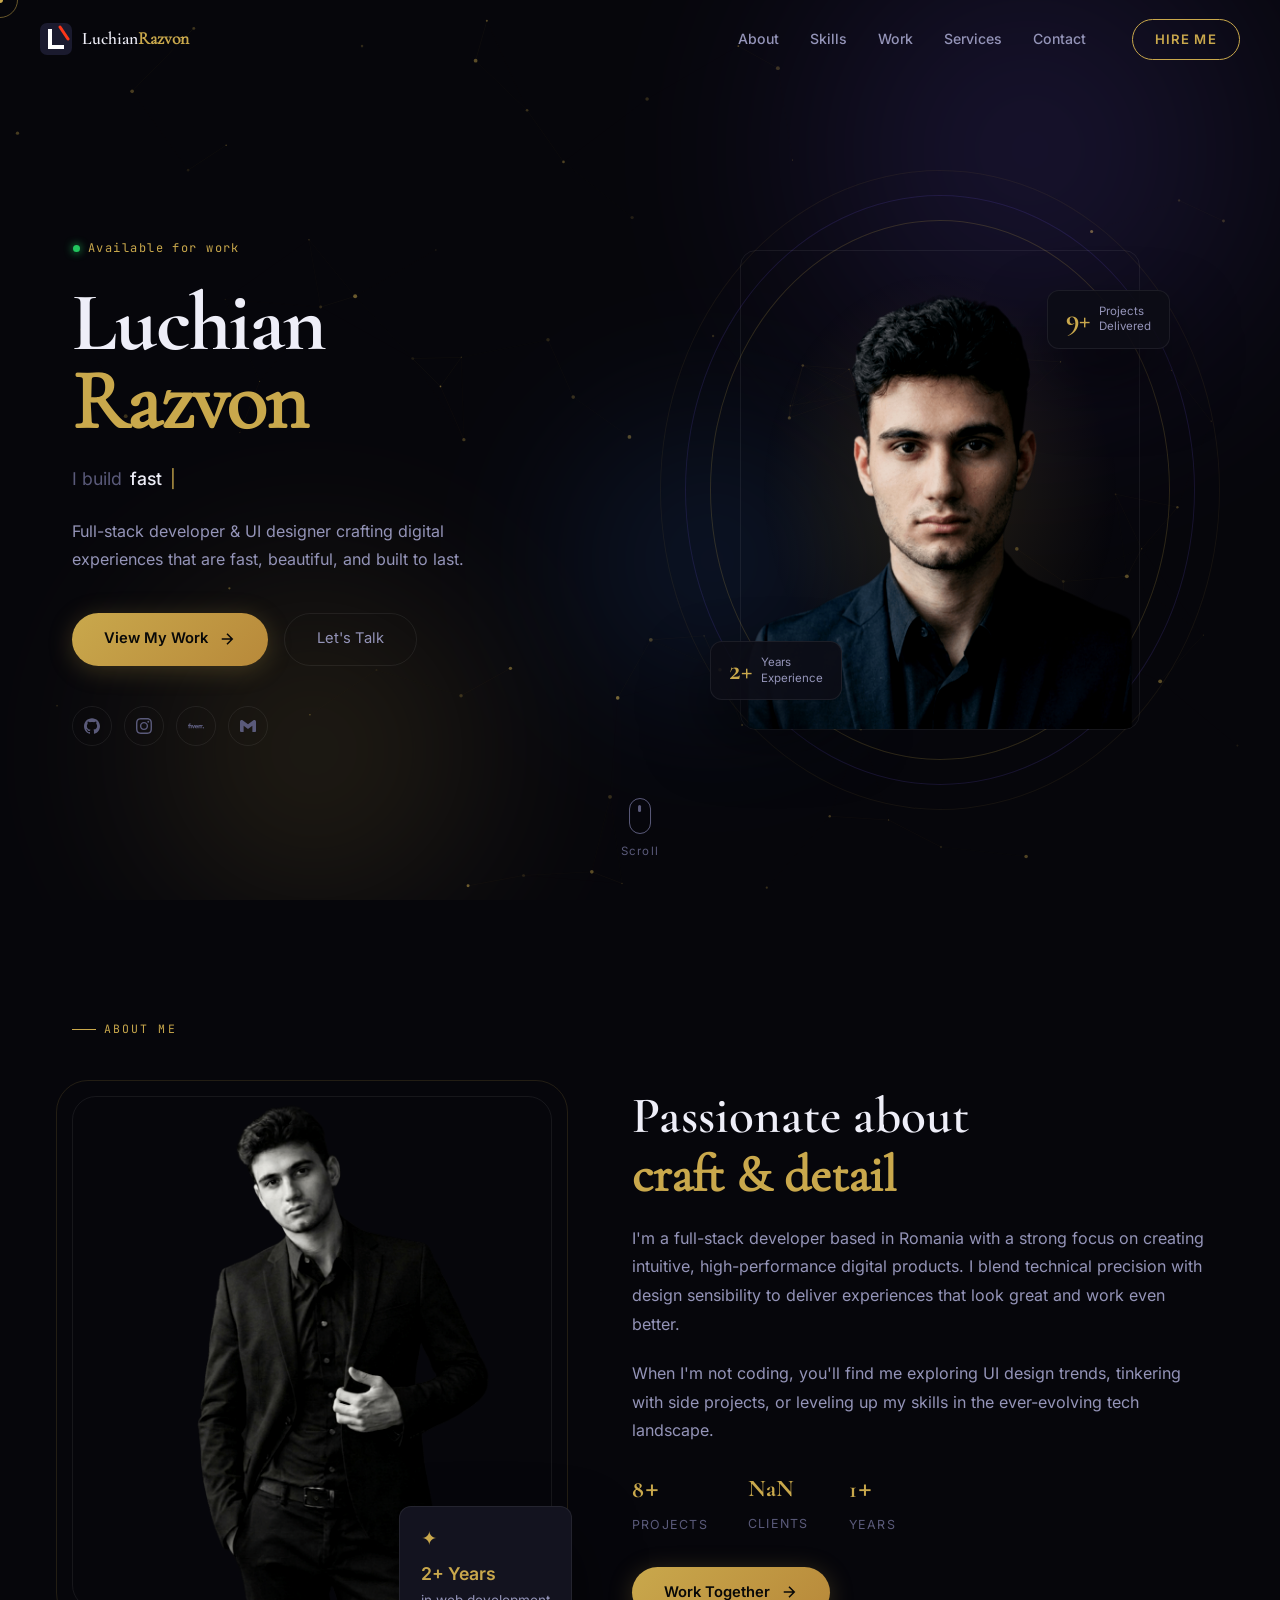
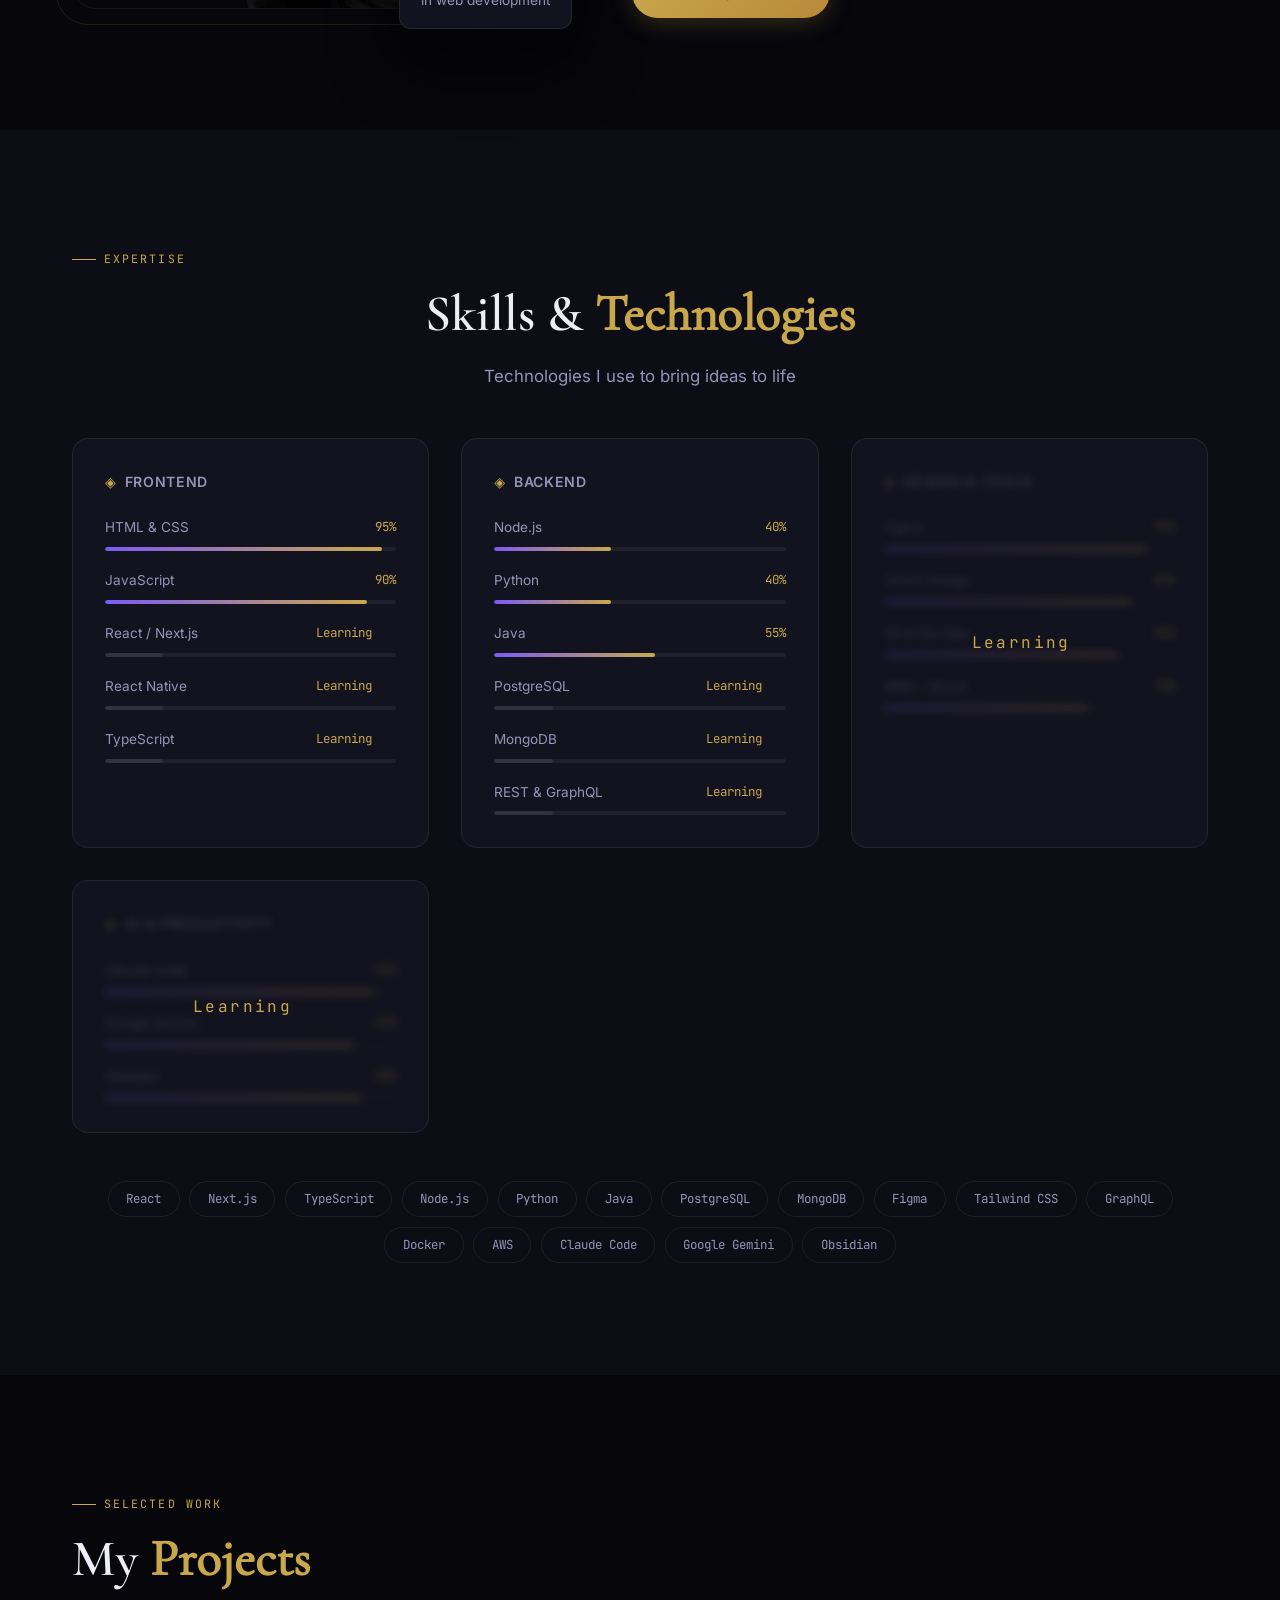
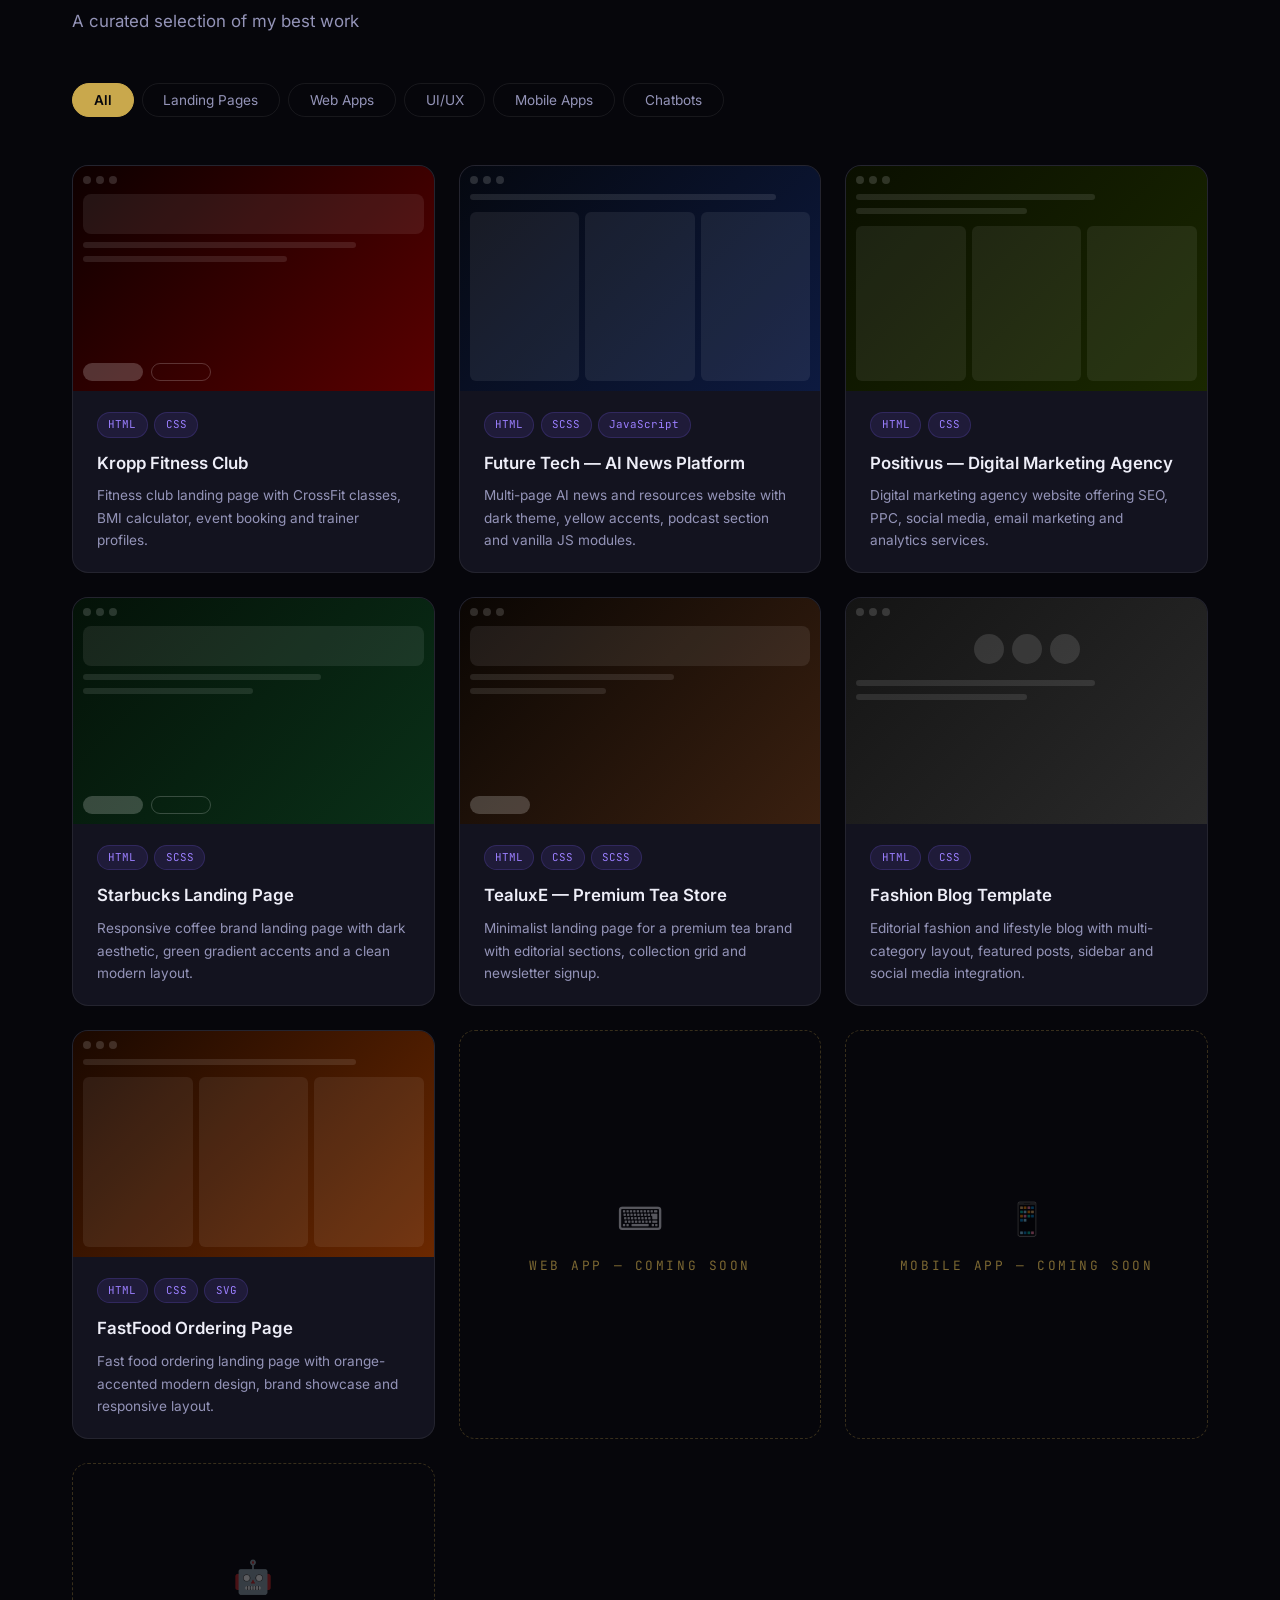
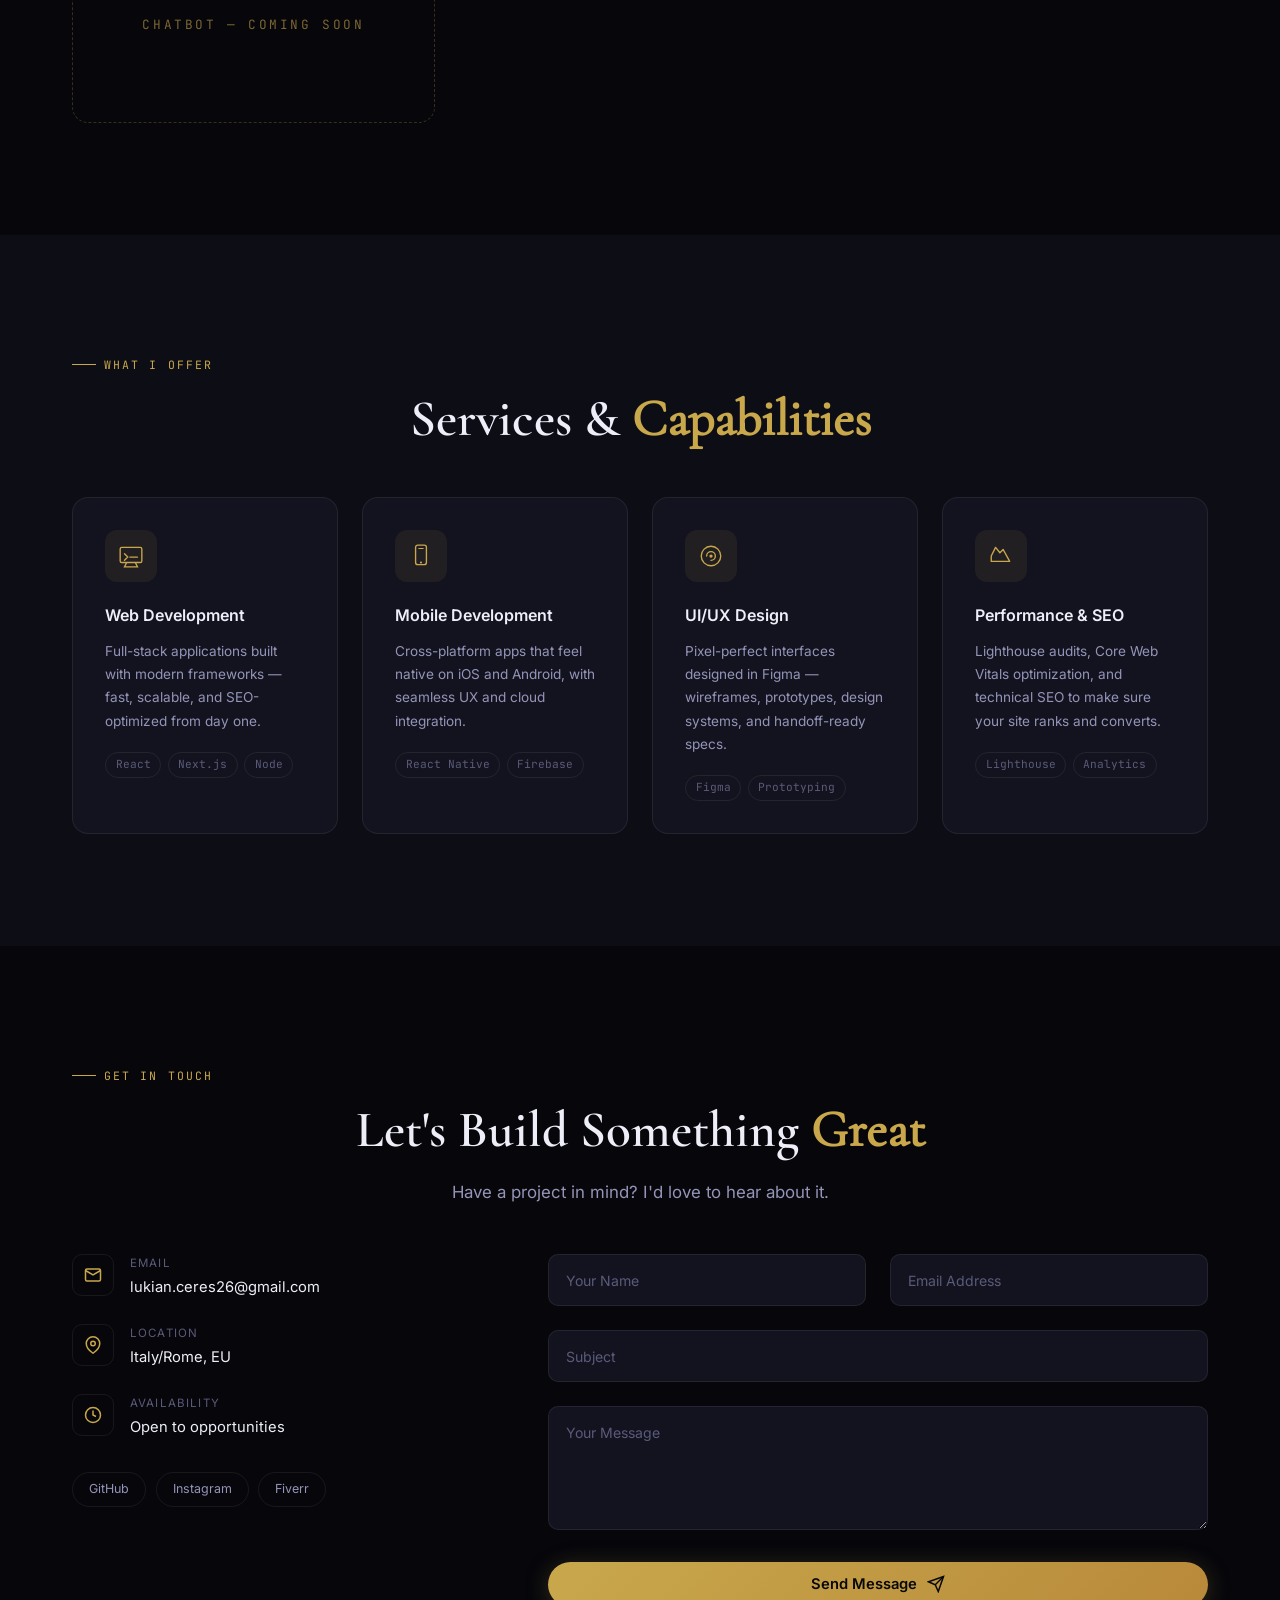
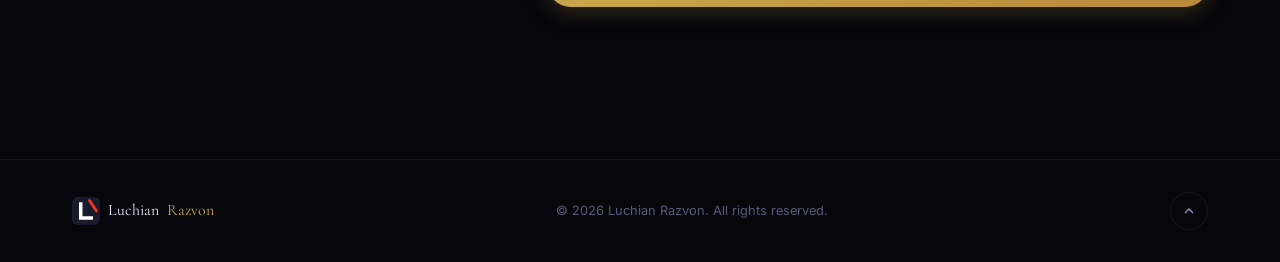
==== index.html @ 68576290 "Initial commit" ====
<!doctype html>
<html lang="en">
  <head>
    <meta charset="UTF-8" />
    <meta name="viewport" content="width=device-width, initial-scale=1.0" />
    <title>Luchian Razvon — Developer & Designer</title>
    <link rel="icon" type="image/svg+xml" href="icons/Icon.svg" />
    <link rel="stylesheet" href="styles/style.css" />
  </head>
  <body>
        <div class="cursor-dot" id="cursorDot"></div>
    <div class="cursor-ring" id="cursorRing"></div>

        <div class="scroll-bar" id="scrollBar"></div>

        <div class="nav-overlay" id="navOverlay"></div>
    <nav id="navbar">
      <a href="#hero" class="nav-logo">
        <img src="icons/Icon.svg" alt="LR" width="32" height="32" />
        <span>Luchian<em>Razvon</em></span>
      </a>
      <ul class="nav-links" id="navLinks">
        <li><a href="#about" data-text="About">About</a></li>
        <li><a href="#skills" data-text="Skills">Skills</a></li>
        <li><a href="#portfolio" data-text="Work">Work</a></li>
        <li><a href="#services" data-text="Services">Services</a></li>
        <li><a href="#contact" data-text="Contact">Contact</a></li>
      </ul>
      <a href="#contact" class="nav-cta">Hire Me</a>
      <button class="hamburger" id="hamburger" aria-label="Menu">
        <span></span><span></span><span></span>
      </button>
    </nav>

        <section id="hero">
      <canvas id="particleCanvas"></canvas>

      <div class="aurora">
        <div class="aurora-blob a1"></div>
        <div class="aurora-blob a2"></div>
        <div class="aurora-blob a3"></div>
      </div>

      <div class="hero-inner">
        <div class="hero-text">
          <div class="hero-tag">
            <span class="dot"></span>
            Available for work
          </div>
          <h1 class="hero-name">
            <span class="line-reveal">Luchian</span>
            <span class="line-reveal italic">Razvon</span>
          </h1>
          <div class="hero-role">
            <span class="role-prefix">I build</span>
            <span class="typewriter" id="typewriter"></span>
            <span class="cursor-blink">|</span>
          </div>
          <p class="hero-bio">
            Full-stack developer & UI designer crafting digital experiences that
            are fast, beautiful, and built to last.
          </p>
          <div class="hero-ctas">
            <a href="#portfolio" class="btn-primary magnetic">
              <span>View My Work</span>
              <svg viewBox="0 0 24 24"><path d="M5 12h14M12 5l7 7-7 7" /></svg>
            </a>
            <a href="#contact" class="btn-ghost magnetic">
              <span>Let's Talk</span>
            </a>
          </div>
          <div class="hero-socials">
            <a
              href="https://github.com/lukian2604"
              class="social-link"
              aria-label="GitHub"
              target="_blank"
              rel="noopener"
            >
              <svg viewBox="0 0 24 24" fill="currentColor">
                <path
                  d="M12 .297c-6.63 0-12 5.373-12 12 0 5.303 3.438 9.8 8.205 11.385.6.113.82-.258.82-.577 0-.285-.01-1.04-.015-2.04-3.338.724-4.042-1.61-4.042-1.61C4.422 18.07 3.633 17.7 3.633 17.7c-1.087-.744.084-.729.084-.729 1.205.084 1.838 1.236 1.838 1.236 1.07 1.835 2.809 1.305 3.495.998.108-.776.417-1.305.76-1.605-2.665-.3-5.466-1.332-5.466-5.93 0-1.31.465-2.38 1.235-3.22-.135-.303-.54-1.523.105-3.176 0 0 1.005-.322 3.3 1.23.96-.267 1.98-.399 3-.405 1.02.006 2.04.138 3 .405 2.28-1.552 3.285-1.23 3.285-1.23.645 1.653.24 2.873.12 3.176.765.84 1.23 1.91 1.23 3.22 0 4.61-2.805 5.625-5.475 5.92.42.36.81 1.096.81 2.22 0 1.606-.015 2.896-.015 3.286 0 .315.21.69.825.57C20.565 22.092 24 17.592 24 12.297c0-6.627-5.373-12-12-12"
                />
              </svg>
            </a>
            <a
              href="https://www.instagram.com/lukian2604?igsh=dXNjZGY4aGlhZWNl&utm_source=qr"
              class="social-link"
              aria-label="Instagram"
              target="_blank"
              rel="noopener"
            >
              <svg viewBox="0 0 24 24" fill="currentColor">
                <path
                  d="M7.0301.084c-1.2768.0602-2.1487.264-2.911.5634-.7888.3075-1.4575.72-2.1228 1.3877-.6652.6677-1.075 1.3368-1.3802 2.127-.2954.7638-.4956 1.6365-.552 2.914-.0564 1.2775-.0689 1.6882-.0626 4.947.0062 3.2586.0206 3.6671.0825 4.9473.061 1.2765.264 2.1482.5635 2.9107.308.7889.72 1.4573 1.388 2.1228.6679.6655 1.3365 1.0743 2.1285 1.38.7632.295 1.6361.4961 2.9134.552 1.2773.056 1.6884.069 4.9462.0627 3.2578-.0062 3.668-.0207 4.9478-.0814 1.28-.0607 2.147-.2652 2.9098-.5633.7889-.3086 1.4578-.72 2.1228-1.3881.665-.6682 1.0745-1.3378 1.3795-2.1284.2957-.7632.4966-1.636.552-2.9124.056-1.2809.0692-1.6898.063-4.948-.0063-3.2583-.021-3.6668-.0817-4.9465-.0607-1.2797-.264-2.1487-.5633-2.9117-.3084-.7889-.72-1.4568-1.3876-2.1228C21.2982 1.33 20.628.9208 19.8378.6165 19.074.321 18.2017.1197 16.9244.0645 15.6471.0093 15.236-.005 11.977.0014 8.718.0076 8.31.0215 7.0301.0839m.1402 21.6932c-1.17-.0509-1.8053-.2453-2.2287-.408-.5606-.216-.96-.4771-1.3819-.895-.422-.4178-.6811-.8186-.9-1.378-.1644-.4234-.3624-1.058-.4171-2.228-.0595-1.2645-.072-1.6442-.079-4.848-.007-3.2037.0053-3.583.0607-4.848.05-1.169.2456-1.805.408-2.2282.216-.5613.4762-.96.895-1.3816.4188-.4217.8184-.6814 1.3783-.9003.423-.1651 1.0575-.3614 2.227-.4171 1.2655-.06 1.6447-.072 4.848-.079 3.2033-.007 3.5835.005 4.8495.0608 1.169.0508 1.8053.2445 2.228.408.5608.216.96.4754 1.3816.895.4217.4194.6816.8176.9005 1.3787.1653.4217.3617 1.056.4169 2.2263.0602 1.2655.0739 1.645.0796 4.848.0058 3.203-.0055 3.5834-.061 4.848-.051 1.17-.245 1.8055-.408 2.2294-.216.5604-.4763.96-.8954 1.3814-.419.4215-.8181.6811-1.3783.9-.4224.1649-1.0577.3617-2.2262.4174-1.2656.0595-1.6448.072-4.8493.079-3.2045.007-3.5825-.006-4.848-.0608M16.953 5.5864A1.44 1.44 0 1 0 18.39 4.144a1.44 1.44 0 0 0-1.437 1.4424M5.8385 12.012c.0067 3.4032 2.7706 6.1557 6.173 6.1493 3.4026-.0065 6.157-2.7701 6.1506-6.1733-.0065-3.4032-2.771-6.1565-6.174-6.1498-3.403.0067-6.156 2.771-6.1496 6.1738M8 12.0077a4 4 0 1 1 4.008 3.9921A3.9996 3.9996 0 0 1 8 12.0077"
                />
              </svg>
            </a>
            <a
              href="https://it.fiverr.com/lukian_2604?public_mode=true"
              class="social-link"
              aria-label="Fiverr"
              target="_blank"
              rel="noopener"
            >
              <svg viewBox="0 0 24 24" fill="currentColor">
                <path
                  d="M23.004 15.588a.995.995 0 1 0 .002-1.99.995.995 0 0 0-.002 1.99zm-.996-3.705h-.85c-.546 0-.84.41-.84 1.092v2.466h-1.61v-3.558h-.684c-.547 0-.84.41-.84 1.092v2.466h-1.61v-4.874h1.61v.74c.264-.574.626-.74 1.163-.74h1.972v.74c.264-.574.625-.74 1.162-.74h.527v1.316zm-6.786 1.501h-3.359c.088.546.43.858 1.006.858.43 0 .732-.175.83-.487l1.425.4c-.351.848-1.22 1.364-2.255 1.364-1.748 0-2.549-1.355-2.549-2.515 0-1.14.703-2.505 2.45-2.505 1.856 0 2.471 1.384 2.471 2.408 0 .224-.01.37-.02.477zm-1.562-.945c-.04-.42-.342-.81-.889-.81-.508 0-.81.225-.908.81h1.797zM7.508 15.44h1.416l1.767-4.874h-1.62l-.86 2.837-.878-2.837H5.72l1.787 4.874zm-6.6 0H2.51v-3.558h1.524v3.558h1.591v-4.874H2.51v-.302c0-.332.235-.536.606-.536h.918V8.412H2.85c-1.162 0-1.943.712-1.943 1.755v.4H0v1.316h.908v3.558z"
                />
              </svg>
            </a>
            <a
              href="mailto:lukian.ceres26@gmail.com"
              class="social-link"
              aria-label="Email"
            >
              <svg viewBox="0 0 24 24" fill="currentColor">
                <path
                  d="M24 5.457v13.909c0 .904-.732 1.636-1.636 1.636h-3.819V11.73L12 16.64l-6.545-4.91v9.273H1.636A1.636 1.636 0 0 1 0 19.366V5.457c0-2.023 2.309-3.178 3.927-1.964L5.455 4.64 12 9.548l6.545-4.91 1.528-1.145C21.69 2.28 24 3.434 24 5.457z"
                />
              </svg>
            </a>
          </div>
        </div>

        <div class="hero-visual">
          <div class="photo-frame">
            <div class="frame-ring r1"></div>
            <div class="frame-ring r2"></div>
            <div class="frame-ring r3"></div>
            <div class="photo-glow"></div>
            <img src="./images/2.png" alt="Luchian Razvon" class="hero-photo" />
            <div class="badge badge-exp">
              <span class="badge-num">2+</span>
              <span class="badge-label">Years<br />Experience</span>
            </div>
            <div class="badge badge-proj">
              <span class="badge-num">9+</span>
              <span class="badge-label">Projects<br />Delivered</span>
            </div>
          </div>
        </div>
      </div>

      <div class="scroll-hint">
        <div class="scroll-mouse">
          <div class="scroll-wheel"></div>
        </div>
        <span>Scroll</span>
      </div>
    </section>

        <section id="about" class="section">
      <div class="container">
        <div class="section-label reveal">About Me</div>
        <div class="about-grid">
          <div class="about-image-wrap reveal">
            <img
              src="./images/1.png"
              alt="Luchian Razvon"
              class="about-photo"
            />
            <div class="about-img-deco"></div>
            <div class="exp-card reveal-delay">
              <span class="exp-icon">✦</span>
              <strong>2+ Years</strong>
              <span>in web development</span>
            </div>
          </div>
          <div class="about-content">
            <h2 class="section-title reveal">
              Passionate about<br /><em>craft & detail</em>
            </h2>
            <p class="about-text reveal">
              I'm a full-stack developer based in Romania with a strong focus on
              creating intuitive, high-performance digital products. I blend
              technical precision with design sensibility to deliver experiences
              that look great and work even better.
            </p>
            <p class="about-text reveal">
              When I'm not coding, you'll find me exploring UI design trends,
              tinkering with side projects, or leveling up my skills in the
              ever-evolving tech landscape.
            </p>
            <div class="about-stats reveal">
              <div class="stat">
                <span class="stat-num" data-target="9">0</span><span>+</span>
                <span class="stat-label">Projects</span>
              </div>
              <div class="stat">
                <span class="stat-num">...</span>
                <span class="stat-label">Clients</span>
              </div>
              <div class="stat">
                <span class="stat-num" data-target="2">0</span><span>+</span>
                <span class="stat-label">Years</span>
              </div>
            </div>
            <a href="#contact" class="btn-primary magnetic reveal">
              <span>Work Together</span>
              <svg viewBox="0 0 24 24"><path d="M5 12h14M12 5l7 7-7 7" /></svg>
            </a>
          </div>
        </div>
      </div>
    </section>

        <section id="skills" class="section section-dark">
      <div class="container">
        <div class="section-label reveal">Expertise</div>
        <h2 class="section-title centered reveal">
          Skills &amp; <em>Technologies</em>
        </h2>
        <p class="section-sub centered reveal">
          Technologies I use to bring ideas to life
        </p>

        <div class="skills-grid">
          <div class="skill-category reveal">
            <h3 class="cat-title"><span class="cat-icon">◈</span> Frontend</h3>
            <div class="skill-bars">
              <div class="skill-item">
                <div class="skill-meta">
                  <span>HTML &amp; CSS</span><span>95%</span>
                </div>
                <div class="skill-bar">
                  <div class="skill-fill" data-width="95"></div>
                </div>
              </div>
              <div class="skill-item">
                <div class="skill-meta">
                  <span>JavaScript</span><span>90%</span>
                </div>
                <div class="skill-bar">
                  <div class="skill-fill" data-width="90"></div>
                </div>
              </div>
              <div class="skill-item">
                <div class="skill-meta">
                  <span>React / Next.js</span
                  ><span class="learning-label"
                    >Learning<span class="dot d1">.</span
                    ><span class="dot d2">.</span
                    ><span class="dot d3">.</span></span
                  >
                </div>
                <div class="skill-bar">
                  <div class="skill-fill skill-fill--learning"></div>
                </div>
              </div>
              <div class="skill-item">
                <div class="skill-meta">
                  <span>React Native</span
                  ><span class="learning-label"
                    >Learning<span class="dot d1">.</span
                    ><span class="dot d2">.</span
                    ><span class="dot d3">.</span></span
                  >
                </div>
                <div class="skill-bar">
                  <div class="skill-fill skill-fill--learning"></div>
                </div>
              </div>
              <div class="skill-item">
                <div class="skill-meta">
                  <span>TypeScript</span
                  ><span class="learning-label"
                    >Learning<span class="dot d1">.</span
                    ><span class="dot d2">.</span
                    ><span class="dot d3">.</span></span
                  >
                </div>
                <div class="skill-bar">
                  <div class="skill-fill skill-fill--learning"></div>
                </div>
              </div>
            </div>
          </div>

          <div class="skill-category reveal">
            <h3 class="cat-title"><span class="cat-icon">◈</span> Backend</h3>
            <div class="skill-bars">
              <div class="skill-item">
                <div class="skill-meta">
                  <span>Node.js</span><span>40%</span>
                </div>
                <div class="skill-bar">
                  <div class="skill-fill" data-width="40"></div>
                </div>
              </div>
              <div class="skill-item">
                <div class="skill-meta">
                  <span>Python</span><span>40%</span>
                </div>
                <div class="skill-bar">
                  <div class="skill-fill" data-width="40"></div>
                </div>
              </div>
              <div class="skill-item">
                <div class="skill-meta"><span>Java</span><span>55%</span></div>
                <div class="skill-bar">
                  <div class="skill-fill" data-width="55"></div>
                </div>
              </div>
              <div class="skill-item">
                <div class="skill-meta">
                  <span>PostgreSQL</span
                  ><span class="learning-label"
                    >Learning<span class="dot d1">.</span
                    ><span class="dot d2">.</span
                    ><span class="dot d3">.</span></span
                  >
                </div>
                <div class="skill-bar">
                  <div class="skill-fill skill-fill--learning"></div>
                </div>
              </div>
              <div class="skill-item">
                <div class="skill-meta">
                  <span>MongoDB</span
                  ><span class="learning-label"
                    >Learning<span class="dot d1">.</span
                    ><span class="dot d2">.</span
                    ><span class="dot d3">.</span></span
                  >
                </div>
                <div class="skill-bar">
                  <div class="skill-fill skill-fill--learning"></div>
                </div>
              </div>
              <div class="skill-item">
                <div class="skill-meta">
                  <span>REST &amp; GraphQL</span
                  ><span class="learning-label"
                    >Learning<span class="dot d1">.</span
                    ><span class="dot d2">.</span
                    ><span class="dot d3">.</span></span
                  >
                </div>
                <div class="skill-bar">
                  <div class="skill-fill skill-fill--learning"></div>
                </div>
              </div>
            </div>
          </div>

          <div class="skill-category reveal skill-cat-learning">
            <div class="skill-cat-overlay">
              <span
                >Learning<span class="dot d1">.</span
                ><span class="dot d2">.</span
                ><span class="dot d3">.</span></span
              >
            </div>
            <h3 class="cat-title">
              <span class="cat-icon">◈</span> Design &amp; Tools
            </h3>
            <div class="skill-bars">
              <div class="skill-item">
                <div class="skill-meta"><span>Figma</span><span>90%</span></div>
                <div class="skill-bar">
                  <div class="skill-fill" data-width="90"></div>
                </div>
              </div>
              <div class="skill-item">
                <div class="skill-meta">
                  <span>UI/UX Design</span><span>85%</span>
                </div>
                <div class="skill-bar">
                  <div class="skill-fill" data-width="85"></div>
                </div>
              </div>
              <div class="skill-item">
                <div class="skill-meta">
                  <span>Git &amp; DevOps</span><span>80%</span>
                </div>
                <div class="skill-bar">
                  <div class="skill-fill" data-width="80"></div>
                </div>
              </div>
              <div class="skill-item">
                <div class="skill-meta">
                  <span>AWS / Vercel</span><span>70%</span>
                </div>
                <div class="skill-bar">
                  <div class="skill-fill" data-width="70"></div>
                </div>
              </div>
            </div>
          </div>

          <div class="skill-category reveal skill-cat-learning">
            <div class="skill-cat-overlay">
              <span
                >Learning<span class="dot d1">.</span
                ><span class="dot d2">.</span
                ><span class="dot d3">.</span></span
              >
            </div>
            <h3 class="cat-title">
              <span class="cat-icon">◈</span> AI &amp; Productivity
            </h3>
            <div class="skill-bars">
              <div class="skill-item">
                <div class="skill-meta">
                  <span>Claude Code</span><span>92%</span>
                </div>
                <div class="skill-bar">
                  <div class="skill-fill" data-width="92"></div>
                </div>
              </div>
              <div class="skill-item">
                <div class="skill-meta">
                  <span>Google Gemini</span><span>85%</span>
                </div>
                <div class="skill-bar">
                  <div class="skill-fill" data-width="85"></div>
                </div>
              </div>
              <div class="skill-item">
                <div class="skill-meta">
                  <span>Obsidian</span><span>88%</span>
                </div>
                <div class="skill-bar">
                  <div class="skill-fill" data-width="88"></div>
                </div>
              </div>
            </div>
          </div>
        </div>

        <div class="tech-tags reveal">
          <span class="tag">React</span><span class="tag">Next.js</span>
          <span class="tag">TypeScript</span><span class="tag">Node.js</span>
          <span class="tag">Python</span><span class="tag">Java</span>
          <span class="tag">PostgreSQL</span><span class="tag">MongoDB</span>
          <span class="tag">Figma</span><span class="tag">Tailwind CSS</span>
          <span class="tag">GraphQL</span><span class="tag">Docker</span>
          <span class="tag">AWS</span><span class="tag">Claude Code</span>
          <span class="tag">Google Gemini</span
          ><span class="tag">Obsidian</span>
        </div>
      </div>
    </section>

        <section id="portfolio" class="section">
      <div class="container">
        <div class="section-label reveal">Selected Work</div>
        <h2 class="section-title reveal">My <em>Projects</em></h2>
        <p class="section-sub reveal">A curated selection of my best work</p>

        <div class="portfolio-filters reveal">
          <button class="filter-btn active" data-filter="all">All</button>
          <button class="filter-btn" data-filter="landing">
            Landing Pages
          </button>
          <button class="filter-btn" data-filter="web">Web Apps</button>
          <button class="filter-btn" data-filter="ui">UI/UX</button>
          <button class="filter-btn" data-filter="mobile">Mobile Apps</button>
          <button class="filter-btn" data-filter="bot">Chatbots</button>
        </div>

        <div class="portfolio-grid" id="portfolioGrid">
                    <article class="project-card reveal" data-cat="landing">
            <div class="project-img-wrap">
              <div class="project-mock" style="--c1: #0d0000; --c2: #5a0000">
                <div class="mock-bar">
                  <span></span><span></span><span></span>
                </div>
                <div class="mock-content">
                  <div class="mock-hero-ui"></div>
                  <div class="mock-line w80"></div>
                  <div class="mock-line w60"></div>
                  <div class="mock-btn-row">
                    <div class="mock-btn"></div>
                    <div class="mock-btn outline"></div>
                  </div>
                </div>
              </div>
              <div class="project-overlay">
                <a
                  href="https://lukian2604.github.io/kropp-fitness/"
                  class="project-link"
                  aria-label="Live demo"
                  target="_blank"
                  rel="noopener"
                >
                  <svg
                    viewBox="0 0 24 24"
                    fill="none"
                    stroke="currentColor"
                    stroke-width="2"
                  >
                    <path
                      d="M18 13v6a2 2 0 01-2 2H5a2 2 0 01-2-2V8a2 2 0 012-2h6"
                    />
                    <polyline points="15 3 21 3 21 9" />
                    <line x1="10" y1="14" x2="21" y2="3" />
                  </svg>
                </a>
                <a
                  href="https://github.com/lukian2604/kropp-fitness"
                  class="project-link"
                  aria-label="View code"
                  target="_blank"
                  rel="noopener"
                >
                  <svg viewBox="0 0 24 24" fill="currentColor">
                    <path
                      d="M12 2C6.477 2 2 6.484 2 12.017c0 4.425 2.865 8.18 6.839 9.504.5.092.682-.217.682-.483 0-.237-.008-.868-.013-1.703-2.782.605-3.369-1.343-3.369-1.343-.454-1.158-1.11-1.466-1.11-1.466-.908-.62.069-.608.069-.608 1.003.07 1.531 1.032 1.531 1.032.892 1.53 2.341 1.088 2.91.832.092-.647.35-1.088.636-1.338-2.22-.253-4.555-1.113-4.555-4.951 0-1.093.39-1.988 1.029-2.688-.103-.253-.446-1.272.098-2.65 0 0 .84-.27 2.75 1.026A9.564 9.564 0 0112 6.844c.85.004 1.705.115 2.504.337 1.909-1.296 2.747-1.027 2.747-1.027.546 1.379.202 2.398.1 2.651.64.7 1.028 1.595 1.028 2.688 0 3.848-2.339 4.695-4.566 4.943.359.309.678.92.678 1.855 0 1.338-.012 2.419-.012 2.747 0 .268.18.58.688.482A10.019 10.019 0 0022 12.017C22 6.484 17.522 2 12 2z"
                    />
                  </svg>
                </a>
              </div>
            </div>
            <div class="project-info">
              <div class="project-tags"><span>HTML</span><span>CSS</span></div>
              <h3 class="project-title">Kropp Fitness Club</h3>
              <p class="project-desc">
                Fitness club landing page with CrossFit classes, BMI calculator,
                event booking and trainer profiles.
              </p>
            </div>
          </article>

                    <article class="project-card reveal" data-cat="landing">
            <div class="project-img-wrap">
              <div class="project-mock" style="--c1: #050810; --c2: #0d1a40">
                <div class="mock-bar">
                  <span></span><span></span><span></span>
                </div>
                <div class="mock-content">
                  <div class="mock-line w90"></div>
                  <div class="mock-grid">
                    <div class="mock-card"></div>
                    <div class="mock-card"></div>
                    <div class="mock-card"></div>
                  </div>
                </div>
              </div>
              <div class="project-overlay">
                <a
                  href="https://lukian2604.github.io/future-tech"
                  class="project-link"
                  aria-label="Live demo"
                  target="_blank"
                  rel="noopener"
                >
                  <svg
                    viewBox="0 0 24 24"
                    fill="none"
                    stroke="currentColor"
                    stroke-width="2"
                  >
                    <path
                      d="M18 13v6a2 2 0 01-2 2H5a2 2 0 01-2-2V8a2 2 0 012-2h6"
                    />
                    <polyline points="15 3 21 3 21 9" />
                    <line x1="10" y1="14" x2="21" y2="3" />
                  </svg>
                </a>
                <a
                  href="https://github.com/lukian2604/future-tech"
                  class="project-link"
                  aria-label="View code"
                  target="_blank"
                  rel="noopener"
                >
                  <svg viewBox="0 0 24 24" fill="currentColor">
                    <path
                      d="M12 2C6.477 2 2 6.484 2 12.017c0 4.425 2.865 8.18 6.839 9.504.5.092.682-.217.682-.483 0-.237-.008-.868-.013-1.703-2.782.605-3.369-1.343-3.369-1.343-.454-1.158-1.11-1.466-1.11-1.466-.908-.62.069-.608.069-.608 1.003.07 1.531 1.032 1.531 1.032.892 1.53 2.341 1.088 2.91.832.092-.647.35-1.088.636-1.338-2.22-.253-4.555-1.113-4.555-4.951 0-1.093.39-1.988 1.029-2.688-.103-.253-.446-1.272.098-2.65 0 0 .84-.27 2.75 1.026A9.564 9.564 0 0112 6.844c.85.004 1.705.115 2.504.337 1.909-1.296 2.747-1.027 2.747-1.027.546 1.379.202 2.398.1 2.651.64.7 1.028 1.595 1.028 2.688 0 3.848-2.339 4.695-4.566 4.943.359.309.678.92.678 1.855 0 1.338-.012 2.419-.012 2.747 0 .268.18.58.688.482A10.019 10.019 0 0022 12.017C22 6.484 17.522 2 12 2z"
                    />
                  </svg>
                </a>
              </div>
            </div>
            <div class="project-info">
              <div class="project-tags">
                <span>HTML</span><span>SCSS</span><span>JavaScript</span>
              </div>
              <h3 class="project-title">Future Tech — AI News Platform</h3>
              <p class="project-desc">
                Multi-page AI news and resources website with dark theme, yellow
                accents, podcast section and vanilla JS modules.
              </p>
            </div>
          </article>

                    <article class="project-card reveal" data-cat="landing">
            <div class="project-img-wrap">
              <div class="project-mock" style="--c1: #0a0f00; --c2: #1a2800">
                <div class="mock-bar">
                  <span></span><span></span><span></span>
                </div>
                <div class="mock-content">
                  <div class="mock-line w70"></div>
                  <div class="mock-line w50"></div>
                  <div class="mock-grid">
                    <div class="mock-card"></div>
                    <div class="mock-card"></div>
                    <div class="mock-card"></div>
                  </div>
                </div>
              </div>
              <div class="project-overlay">
                <a
                  href="https://lukian2604.github.io/positivus-landing-page/"
                  class="project-link"
                  aria-label="Live demo"
                  target="_blank"
                  rel="noopener"
                >
                  <svg
                    viewBox="0 0 24 24"
                    fill="none"
                    stroke="currentColor"
                    stroke-width="2"
                  >
                    <path
                      d="M18 13v6a2 2 0 01-2 2H5a2 2 0 01-2-2V8a2 2 0 012-2h6"
                    />
                    <polyline points="15 3 21 3 21 9" />
                    <line x1="10" y1="14" x2="21" y2="3" />
                  </svg>
                </a>
                <a
                  href="https://github.com/lukian2604/positivus-landing-page"
                  class="project-link"
                  aria-label="View code"
                  target="_blank"
                  rel="noopener"
                >
                  <svg viewBox="0 0 24 24" fill="currentColor">
                    <path
                      d="M12 2C6.477 2 2 6.484 2 12.017c0 4.425 2.865 8.18 6.839 9.504.5.092.682-.217.682-.483 0-.237-.008-.868-.013-1.703-2.782.605-3.369-1.343-3.369-1.343-.454-1.158-1.11-1.466-1.11-1.466-.908-.62.069-.608.069-.608 1.003.07 1.531 1.032 1.531 1.032.892 1.53 2.341 1.088 2.91.832.092-.647.35-1.088.636-1.338-2.22-.253-4.555-1.113-4.555-4.951 0-1.093.39-1.988 1.029-2.688-.103-.253-.446-1.272.098-2.65 0 0 .84-.27 2.75 1.026A9.564 9.564 0 0112 6.844c.85.004 1.705.115 2.504.337 1.909-1.296 2.747-1.027 2.747-1.027.546 1.379.202 2.398.1 2.651.64.7 1.028 1.595 1.028 2.688 0 3.848-2.339 4.695-4.566 4.943.359.309.678.92.678 1.855 0 1.338-.012 2.419-.012 2.747 0 .268.18.58.688.482A10.019 10.019 0 0022 12.017C22 6.484 17.522 2 12 2z"
                    />
                  </svg>
                </a>
              </div>
            </div>
            <div class="project-info">
              <div class="project-tags"><span>HTML</span><span>CSS</span></div>
              <h3 class="project-title">
                Positivus — Digital Marketing Agency
              </h3>
              <p class="project-desc">
                Digital marketing agency website offering SEO, PPC, social
                media, email marketing and analytics services.
              </p>
            </div>
          </article>

                    <article class="project-card reveal" data-cat="landing ui">
            <div class="project-img-wrap">
              <div class="project-mock" style="--c1: #041208; --c2: #0a3018">
                <div class="mock-bar">
                  <span></span><span></span><span></span>
                </div>
                <div class="mock-content">
                  <div class="mock-hero-ui"></div>
                  <div class="mock-line w70"></div>
                  <div class="mock-line w50"></div>
                  <div class="mock-btn-row">
                    <div class="mock-btn"></div>
                    <div class="mock-btn outline"></div>
                  </div>
                </div>
              </div>
              <div class="project-overlay">
                <a
                  href="https://lukian2604.github.io/starbucks-landing-page"
                  class="project-link"
                  aria-label="Live demo"
                  target="_blank"
                  rel="noopener"
                >
                  <svg
                    viewBox="0 0 24 24"
                    fill="none"
                    stroke="currentColor"
                    stroke-width="2"
                  >
                    <path
                      d="M18 13v6a2 2 0 01-2 2H5a2 2 0 01-2-2V8a2 2 0 012-2h6"
                    />
                    <polyline points="15 3 21 3 21 9" />
                    <line x1="10" y1="14" x2="21" y2="3" />
                  </svg>
                </a>
                <a
                  href="https://github.com/lukian2604/starbucks-landing-page"
                  class="project-link"
                  aria-label="View code"
                  target="_blank"
                  rel="noopener"
                >
                  <svg viewBox="0 0 24 24" fill="currentColor">
                    <path
                      d="M12 2C6.477 2 2 6.484 2 12.017c0 4.425 2.865 8.18 6.839 9.504.5.092.682-.217.682-.483 0-.237-.008-.868-.013-1.703-2.782.605-3.369-1.343-3.369-1.343-.454-1.158-1.11-1.466-1.11-1.466-.908-.62.069-.608.069-.608 1.003.07 1.531 1.032 1.531 1.032.892 1.53 2.341 1.088 2.91.832.092-.647.35-1.088.636-1.338-2.22-.253-4.555-1.113-4.555-4.951 0-1.093.39-1.988 1.029-2.688-.103-.253-.446-1.272.098-2.65 0 0 .84-.27 2.75 1.026A9.564 9.564 0 0112 6.844c.85.004 1.705.115 2.504.337 1.909-1.296 2.747-1.027 2.747-1.027.546 1.379.202 2.398.1 2.651.64.7 1.028 1.595 1.028 2.688 0 3.848-2.339 4.695-4.566 4.943.359.309.678.92.678 1.855 0 1.338-.012 2.419-.012 2.747 0 .268.18.58.688.482A10.019 10.019 0 0022 12.017C22 6.484 17.522 2 12 2z"
                    />
                  </svg>
                </a>
              </div>
            </div>
            <div class="project-info">
              <div class="project-tags"><span>HTML</span><span>SCSS</span></div>
              <h3 class="project-title">Starbucks Landing Page</h3>
              <p class="project-desc">
                Responsive coffee brand landing page with dark aesthetic, green
                gradient accents and a clean modern layout.
              </p>
            </div>
          </article>

                    <article class="project-card reveal" data-cat="landing ui">
            <div class="project-img-wrap">
              <div class="project-mock" style="--c1: #0a0603; --c2: #3a2010">
                <div class="mock-bar">
                  <span></span><span></span><span></span>
                </div>
                <div class="mock-content">
                  <div class="mock-hero-ui"></div>
                  <div class="mock-line w60"></div>
                  <div class="mock-line w40"></div>
                  <div class="mock-btn-row"><div class="mock-btn"></div></div>
                </div>
              </div>
              <div class="project-overlay">
                <a
                  href="https://lukian2604.github.io/tea-landing-page/"
                  class="project-link"
                  aria-label="Live demo"
                  target="_blank"
                  rel="noopener"
                >
                  <svg
                    viewBox="0 0 24 24"
                    fill="none"
                    stroke="currentColor"
                    stroke-width="2"
                  >
                    <path
                      d="M18 13v6a2 2 0 01-2 2H5a2 2 0 01-2-2V8a2 2 0 012-2h6"
                    />
                    <polyline points="15 3 21 3 21 9" />
                    <line x1="10" y1="14" x2="21" y2="3" />
                  </svg>
                </a>
                <a
                  href="https://github.com/lukian2604/tea-landing-page"
                  class="project-link"
                  aria-label="View code"
                  target="_blank"
                  rel="noopener"
                >
                  <svg viewBox="0 0 24 24" fill="currentColor">
                    <path
                      d="M12 2C6.477 2 2 6.484 2 12.017c0 4.425 2.865 8.18 6.839 9.504.5.092.682-.217.682-.483 0-.237-.008-.868-.013-1.703-2.782.605-3.369-1.343-3.369-1.343-.454-1.158-1.11-1.466-1.11-1.466-.908-.62.069-.608.069-.608 1.003.07 1.531 1.032 1.531 1.032.892 1.53 2.341 1.088 2.91.832.092-.647.35-1.088.636-1.338-2.22-.253-4.555-1.113-4.555-4.951 0-1.093.39-1.988 1.029-2.688-.103-.253-.446-1.272.098-2.65 0 0 .84-.27 2.75 1.026A9.564 9.564 0 0112 6.844c.85.004 1.705.115 2.504.337 1.909-1.296 2.747-1.027 2.747-1.027.546 1.379.202 2.398.1 2.651.64.7 1.028 1.595 1.028 2.688 0 3.848-2.339 4.695-4.566 4.943.359.309.678.92.678 1.855 0 1.338-.012 2.419-.012 2.747 0 .268.18.58.688.482A10.019 10.019 0 0022 12.017C22 6.484 17.522 2 12 2z"
                    />
                  </svg>
                </a>
              </div>
            </div>
            <div class="project-info">
              <div class="project-tags">
                <span>HTML</span><span>CSS</span><span>SCSS</span>
              </div>
              <h3 class="project-title">TealuxE — Premium Tea Store</h3>
              <p class="project-desc">
                Minimalist landing page for a premium tea brand with editorial
                sections, collection grid and newsletter signup.
              </p>
            </div>
          </article>

                    <article class="project-card reveal" data-cat="landing ui">
            <div class="project-img-wrap">
              <div class="project-mock" style="--c1: #141414; --c2: #2a2a2a">
                <div class="mock-bar">
                  <span></span><span></span><span></span>
                </div>
                <div class="mock-content">
                  <div class="mock-avatar-row">
                    <div class="mock-avatar"></div>
                    <div class="mock-avatar"></div>
                    <div class="mock-avatar"></div>
                  </div>
                  <div class="mock-line w70"></div>
                  <div class="mock-line w50"></div>
                </div>
              </div>
              <div class="project-overlay">
                <a
                  href="https://lukian2604.github.io/fashion-blog-template/"
                  class="project-link"
                  aria-label="Live demo"
                  target="_blank"
                  rel="noopener"
                >
                  <svg
                    viewBox="0 0 24 24"
                    fill="none"
                    stroke="currentColor"
                    stroke-width="2"
                  >
                    <path
                      d="M18 13v6a2 2 0 01-2 2H5a2 2 0 01-2-2V8a2 2 0 012-2h6"
                    />
                    <polyline points="15 3 21 3 21 9" />
                    <line x1="10" y1="14" x2="21" y2="3" />
                  </svg>
                </a>
                <a
                  href="https://github.com/lukian2604/fashion-blog-template"
                  class="project-link"
                  aria-label="View code"
                  target="_blank"
                  rel="noopener"
                >
                  <svg viewBox="0 0 24 24" fill="currentColor">
                    <path
                      d="M12 2C6.477 2 2 6.484 2 12.017c0 4.425 2.865 8.18 6.839 9.504.5.092.682-.217.682-.483 0-.237-.008-.868-.013-1.703-2.782.605-3.369-1.343-3.369-1.343-.454-1.158-1.11-1.466-1.11-1.466-.908-.62.069-.608.069-.608 1.003.07 1.531 1.032 1.531 1.032.892 1.53 2.341 1.088 2.91.832.092-.647.35-1.088.636-1.338-2.22-.253-4.555-1.113-4.555-4.951 0-1.093.39-1.988 1.029-2.688-.103-.253-.446-1.272.098-2.65 0 0 .84-.27 2.75 1.026A9.564 9.564 0 0112 6.844c.85.004 1.705.115 2.504.337 1.909-1.296 2.747-1.027 2.747-1.027.546 1.379.202 2.398.1 2.651.64.7 1.028 1.595 1.028 2.688 0 3.848-2.339 4.695-4.566 4.943.359.309.678.92.678 1.855 0 1.338-.012 2.419-.012 2.747 0 .268.18.58.688.482A10.019 10.019 0 0022 12.017C22 6.484 17.522 2 12 2z"
                    />
                  </svg>
                </a>
              </div>
            </div>
            <div class="project-info">
              <div class="project-tags"><span>HTML</span><span>CSS</span></div>
              <h3 class="project-title">Fashion Blog Template</h3>
              <p class="project-desc">
                Editorial fashion and lifestyle blog with multi-category layout,
                featured posts, sidebar and social media integration.
              </p>
            </div>
          </article>

                    <article class="project-card reveal" data-cat="landing">
            <div class="project-img-wrap">
              <div class="project-mock" style="--c1: #1a0800; --c2: #6b2800">
                <div class="mock-bar">
                  <span></span><span></span><span></span>
                </div>
                <div class="mock-content">
                  <div class="mock-line w80"></div>
                  <div class="mock-grid">
                    <div class="mock-card"></div>
                    <div class="mock-card"></div>
                    <div class="mock-card"></div>
                  </div>
                </div>
              </div>
              <div class="project-overlay">
                <a
                  href="https://lukian2604.github.io/fastfood-landing-page/"
                  class="project-link"
                  aria-label="Live demo"
                  target="_blank"
                  rel="noopener"
                >
                  <svg
                    viewBox="0 0 24 24"
                    fill="none"
                    stroke="currentColor"
                    stroke-width="2"
                  >
                    <path
                      d="M18 13v6a2 2 0 01-2 2H5a2 2 0 01-2-2V8a2 2 0 012-2h6"
                    />
                    <polyline points="15 3 21 3 21 9" />
                    <line x1="10" y1="14" x2="21" y2="3" />
                  </svg>
                </a>
                <a
                  href="https://github.com/lukian2604/fastfood-landing-page"
                  class="project-link"
                  aria-label="View code"
                  target="_blank"
                  rel="noopener"
                >
                  <svg viewBox="0 0 24 24" fill="currentColor">
                    <path
                      d="M12 2C6.477 2 2 6.484 2 12.017c0 4.425 2.865 8.18 6.839 9.504.5.092.682-.217.682-.483 0-.237-.008-.868-.013-1.703-2.782.605-3.369-1.343-3.369-1.343-.454-1.158-1.11-1.466-1.11-1.466-.908-.62.069-.608.069-.608 1.003.07 1.531 1.032 1.531 1.032.892 1.53 2.341 1.088 2.91.832.092-.647.35-1.088.636-1.338-2.22-.253-4.555-1.113-4.555-4.951 0-1.093.39-1.988 1.029-2.688-.103-.253-.446-1.272.098-2.65 0 0 .84-.27 2.75 1.026A9.564 9.564 0 0112 6.844c.85.004 1.705.115 2.504.337 1.909-1.296 2.747-1.027 2.747-1.027.546 1.379.202 2.398.1 2.651.64.7 1.028 1.595 1.028 2.688 0 3.848-2.339 4.695-4.566 4.943.359.309.678.92.678 1.855 0 1.338-.012 2.419-.012 2.747 0 .268.18.58.688.482A10.019 10.019 0 0022 12.017C22 6.484 17.522 2 12 2z"
                    />
                  </svg>
                </a>
              </div>
            </div>
            <div class="project-info">
              <div class="project-tags">
                <span>HTML</span><span>CSS</span><span>SVG</span>
              </div>
              <h3 class="project-title">FastFood Ordering Page</h3>
              <p class="project-desc">
                Fast food ordering landing page with orange-accented modern
                design, brand showcase and responsive layout.
              </p>
            </div>
          </article>

                    <article class="project-card coming-soon reveal" data-cat="web">
            <div class="coming-soon-inner">
              <div class="coming-soon-icon">⌨</div>
              <span>Web App — Coming Soon</span>
            </div>
          </article>

                    <article class="project-card coming-soon reveal" data-cat="mobile">
            <div class="coming-soon-inner">
              <div class="coming-soon-icon">📱</div>
              <span>Mobile App — Coming Soon</span>
            </div>
          </article>

                    <article class="project-card coming-soon reveal" data-cat="bot">
            <div class="coming-soon-inner">
              <div class="coming-soon-icon">🤖</div>
              <span>Chatbot — Coming Soon</span>
            </div>
          </article>
        </div>
      </div>
    </section>

        <section id="services" class="section section-dark">
      <div class="container">
        <div class="section-label reveal">What I Offer</div>
        <h2 class="section-title centered reveal">
          Services &amp; <em>Capabilities</em>
        </h2>

        <div class="services-grid">
          <div class="service-card reveal">
            <div class="service-icon">
              <svg viewBox="0 0 48 48" fill="none">
                <rect
                  x="4"
                  y="8"
                  width="40"
                  height="28"
                  rx="3"
                  stroke="currentColor"
                  stroke-width="2.5"
                />
                <path
                  d="M16 36l-4 8h24l-4-8"
                  stroke="currentColor"
                  stroke-width="2.5"
                />
                <path
                  d="M12 20l6 6-6 6M22 26h14"
                  stroke="currentColor"
                  stroke-width="2.5"
                  stroke-linecap="round"
                />
              </svg>
            </div>
            <h3>Web Development</h3>
            <p>
              Full-stack applications built with modern frameworks — fast,
              scalable, and SEO-optimized from day one.
            </p>
            <div class="service-tags">
              <span>React</span><span>Next.js</span><span>Node</span>
            </div>
          </div>

          <div class="service-card reveal">
            <div class="service-icon">
              <svg viewBox="0 0 48 48" fill="none">
                <rect
                  x="14"
                  y="4"
                  width="20"
                  height="36"
                  rx="4"
                  stroke="currentColor"
                  stroke-width="2.5"
                />
                <circle cx="24" cy="36" r="2" fill="currentColor" />
                <rect
                  x="19"
                  y="9"
                  width="10"
                  height="2"
                  rx="1"
                  fill="currentColor"
                />
              </svg>
            </div>
            <h3>Mobile Development</h3>
            <p>
              Cross-platform apps that feel native on iOS and Android, with
              seamless UX and cloud integration.
            </p>
            <div class="service-tags">
              <span>React Native</span><span>Firebase</span>
            </div>
          </div>

          <div class="service-card reveal">
            <div class="service-icon">
              <svg viewBox="0 0 48 48" fill="none">
                <circle
                  cx="24"
                  cy="24"
                  r="18"
                  stroke="currentColor"
                  stroke-width="2.5"
                />
                <path
                  d="M16 24c0-4.4 3.6-8 8-8s8 3.6 8 8-3.6 8-8 8"
                  stroke="currentColor"
                  stroke-width="2.5"
                  stroke-linecap="round"
                />
                <circle cx="24" cy="24" r="3" fill="currentColor" />
              </svg>
            </div>
            <h3>UI/UX Design</h3>
            <p>
              Pixel-perfect interfaces designed in Figma — wireframes,
              prototypes, design systems, and handoff-ready specs.
            </p>
            <div class="service-tags">
              <span>Figma</span><span>Prototyping</span>
            </div>
          </div>

          <div class="service-card reveal">
            <div class="service-icon">
              <svg viewBox="0 0 48 48" fill="none">
                <path
                  d="M6 24l8-16 8 10 6-6 12 22H6z"
                  stroke="currentColor"
                  stroke-width="2.5"
                  stroke-linejoin="round"
                />
              </svg>
            </div>
            <h3>Performance & SEO</h3>
            <p>
              Lighthouse audits, Core Web Vitals optimization, and technical SEO
              to make sure your site ranks and converts.
            </p>
            <div class="service-tags">
              <span>Lighthouse</span><span>Analytics</span>
            </div>
          </div>
        </div>
      </div>
    </section>

        <section id="contact" class="section">
      <div class="container">
        <div class="section-label reveal">Get In Touch</div>
        <h2 class="section-title centered reveal">
          Let's Build Something <em>Great</em>
        </h2>
        <p class="section-sub centered reveal">
          Have a project in mind? I'd love to hear about it.
        </p>

        <div class="contact-wrap">
          <div class="contact-info reveal">
            <div class="contact-item">
              <div class="ci-icon">
                <svg
                  viewBox="0 0 24 24"
                  fill="none"
                  stroke="currentColor"
                  stroke-width="2"
                >
                  <path
                    d="M4 4h16c1.1 0 2 .9 2 2v12c0 1.1-.9 2-2 2H4c-1.1 0-2-.9-2-2V6c0-1.1.9-2 2-2z"
                  />
                  <polyline points="22,6 12,12 2,6" />
                </svg>
              </div>
              <div>
                <span class="ci-label">Email</span>
                <a href="mailto:lukian.ceres26@gmail.com" class="ci-value"
                  >lukian.ceres26@gmail.com</a
                >
              </div>
            </div>
            <div class="contact-item">
              <div class="ci-icon">
                <svg
                  viewBox="0 0 24 24"
                  fill="none"
                  stroke="currentColor"
                  stroke-width="2"
                >
                  <path d="M21 10c0 7-9 13-9 13s-9-6-9-13a9 9 0 0118 0z" />
                  <circle cx="12" cy="10" r="3" />
                </svg>
              </div>
              <div>
                <span class="ci-label">Location</span>
                <span class="ci-value">Italy/Rome, EU</span>
              </div>
            </div>
            <div class="contact-item">
              <div class="ci-icon">
                <svg
                  viewBox="0 0 24 24"
                  fill="none"
                  stroke="currentColor"
                  stroke-width="2"
                >
                  <circle cx="12" cy="12" r="10" />
                  <polyline points="12 6 12 12 16 14" />
                </svg>
              </div>
              <div>
                <span class="ci-label">Availability</span>
                <span class="ci-value">Open to opportunities</span>
              </div>
            </div>
            <div class="contact-socials">
              <a
                href="https://github.com/lukian2604"
                class="social-pill"
                target="_blank"
                rel="noopener"
                >GitHub</a
              >
              <a
                href="https://www.instagram.com/lukian2604?igsh=dXNjZGY4aGlhZWNl&utm_source=qr"
                class="social-pill"
                target="_blank"
                rel="noopener"
                >Instagram</a
              >
              <a
                href="https://it.fiverr.com/lukian_2604?public_mode=true"
                class="social-pill"
                target="_blank"
                rel="noopener"
                >Fiverr</a
              >
            </div>
          </div>

          <form class="contact-form reveal" id="contactForm" novalidate>
            <div class="form-row">
              <div class="form-group">
                <input
                  type="text"
                  id="name"
                  name="name"
                  required
                  placeholder=" "
                />
                <label for="name">Your Name</label>
                <div class="form-line"></div>
              </div>
              <div class="form-group">
                <input
                  type="email"
                  id="email"
                  name="email"
                  required
                  placeholder=" "
                />
                <label for="email">Email Address</label>
                <div class="form-line"></div>
              </div>
            </div>
            <div class="form-group">
              <input
                type="text"
                id="subject"
                name="subject"
                required
                placeholder=" "
              />
              <label for="subject">Subject</label>
              <div class="form-line"></div>
            </div>
            <div class="form-group">
              <textarea
                id="message"
                name="message"
                rows="5"
                required
                placeholder=" "
              ></textarea>
              <label for="message">Your Message</label>
              <div class="form-line"></div>
            </div>
            <button type="submit" class="btn-primary magnetic full-width">
              <span>Send Message</span>
              <svg
                viewBox="0 0 24 24"
                fill="none"
                stroke="currentColor"
                stroke-width="2"
              >
                <line x1="22" y1="2" x2="11" y2="13" />
                <polygon points="22 2 15 22 11 13 2 9 22 2" />
              </svg>
            </button>
            <p class="form-note" id="formNote"></p>
          </form>
        </div>
      </div>
    </section>

        <footer id="footer">
      <div class="container">
        <div class="footer-inner">
          <a href="#hero" class="footer-logo">
            <img src="icons/Icon.svg" alt="LR" width="28" height="28" />
            Luchian<em>Razvon</em>
          </a>
          <p class="footer-copy">© 2026 Luchian Razvon. All rights reserved.</p>
          <a href="#hero" class="back-top" aria-label="Back to top">
            <svg
              viewBox="0 0 24 24"
              fill="none"
              stroke="currentColor"
              stroke-width="2"
            >
              <polyline points="18 15 12 9 6 15" />
            </svg>
          </a>
        </div>
      </div>
    </footer>

    <script src="script.js"></script>
  </body>
</html>
---- styles/style.css ----
/* ── LOCAL FONTS ── */
@font-face { font-family: 'Cormorant Garamond'; font-style: normal; font-weight: 300; font-display: swap; src: url('../fonts/cormorant-garamond-300.woff2') format('woff2'); }
@font-face { font-family: 'Cormorant Garamond'; font-style: normal; font-weight: 400; font-display: swap; src: url('../fonts/cormorant-garamond-regular.woff2') format('woff2'); }
@font-face { font-family: 'Cormorant Garamond'; font-style: normal; font-weight: 600; font-display: swap; src: url('../fonts/cormorant-garamond-600.woff2') format('woff2'); }
@font-face { font-family: 'Cormorant Garamond'; font-style: normal; font-weight: 700; font-display: swap; src: url('../fonts/cormorant-garamond-700.woff2') format('woff2'); }
@font-face { font-family: 'Cormorant Garamond'; font-style: italic; font-weight: 300; font-display: swap; src: url('../fonts/cormorant-garamond-300.woff2') format('woff2'); }
@font-face { font-family: 'Cormorant Garamond'; font-style: italic; font-weight: 400; font-display: swap; src: url('../fonts/cormorant-garamond-regular.woff2') format('woff2'); }
@font-face { font-family: 'Inter'; font-style: normal; font-weight: 300; font-display: swap; src: url('../fonts/inter-300.woff2') format('woff2'); }
@font-face { font-family: 'Inter'; font-style: normal; font-weight: 400; font-display: swap; src: url('../fonts/inter-regular.woff2') format('woff2'); }
@font-face { font-family: 'Inter'; font-style: normal; font-weight: 500; font-display: swap; src: url('../fonts/inter-500.woff2') format('woff2'); }
@font-face { font-family: 'Inter'; font-style: normal; font-weight: 600; font-display: swap; src: url('../fonts/inter-600.woff2') format('woff2'); }
@font-face { font-family: 'JetBrains Mono'; font-style: normal; font-weight: 400; font-display: swap; src: url('../fonts/jetbrains-mono-regular.woff2') format('woff2'); }
@font-face { font-family: 'JetBrains Mono'; font-style: normal; font-weight: 500; font-display: swap; src: url('../fonts/jetbrains-mono-500.woff2') format('woff2'); }

/* ── RESET & TOKENS ── */
*, *::before, *::after { box-sizing: border-box; margin: 0; padding: 0; }

:root {
  --bg:        #06060b;
  --bg2:       #0d0d16;
  --bg3:       #111120;
  --card:      #13131f;
  --border:    rgba(255,255,255,0.07);
  --glass:     rgba(255,255,255,0.04);
  --gold:      #c9a84c;
  --gold2:     #e8c66a;
  --purple:    #7b5cf5;
  --purple2:   #9b7fff;
  --text:      #eeeef8;
  --text2:     #9494b8;
  --text3:     #5a5a7a;
  --shadow:    0 32px 64px rgba(0,0,0,0.6);
  --radius:    16px;
  --trans:     0.4s cubic-bezier(0.4,0,0.2,1);
  --font-serif: 'Cormorant Garamond', Georgia, serif;
  --font-sans:  'Inter', system-ui, sans-serif;
  --font-mono:  'JetBrains Mono', monospace;
}

html { scroll-behavior: smooth; scrollbar-width: thin; scrollbar-color: var(--gold) var(--bg2); }
html::-webkit-scrollbar { width: 4px; }
html::-webkit-scrollbar-track { background: var(--bg2); }
html::-webkit-scrollbar-thumb { background: var(--gold); border-radius: 4px; }

body {
  font-family: var(--font-sans);
  background: var(--bg);
  color: var(--text);
  line-height: 1.6;
  overflow-x: hidden;
  cursor: none;
}

a { text-decoration: none; color: inherit; }
img { display: block; max-width: 100%; }
button { cursor: none; border: none; background: none; font-family: inherit; }
svg { display: block; }

@media (hover: none) and (pointer: coarse) {
  body { cursor: auto; }
  button { cursor: pointer; }
  .cursor-dot, .cursor-ring { display: none; }
}

/* ── SCROLLBAR PROGRESS ── */
.scroll-bar {
  position: fixed; top: 0; left: 0; z-index: 9999;
  height: 2px; width: 0%;
  background: linear-gradient(90deg, var(--purple), var(--gold));
  transition: width 0.1s linear;
}

/* ── CUSTOM CURSOR ── */
.cursor-dot, .cursor-ring {
  position: fixed; pointer-events: none; z-index: 9998;
  border-radius: 50%; transform: translate(-50%,-50%);
  transition: opacity 0.3s;
}
.cursor-dot {
  width: 6px; height: 6px;
  background: var(--gold);
}
.cursor-ring {
  width: 36px; height: 36px;
  border: 1.5px solid rgba(201,168,76,0.5);
  transition: transform 0.15s ease, width 0.3s, height 0.3s, border-color 0.3s;
}
body:has(.magnetic:hover) .cursor-ring,
body:has(a:hover) .cursor-ring {
  width: 52px; height: 52px;
  border-color: var(--gold);
}

/* ── LAYOUT ── */
.container { max-width: 1200px; margin: 0 auto; padding: 0 2rem; }
.section    { padding: 7rem 0; }
.section-dark { background: var(--bg2); }

/* ── SECTION LABELS & TITLES ── */
.section-label {
  display: inline-flex; align-items: center; gap: 0.5rem;
  font-family: var(--font-mono); font-size: 0.72rem; letter-spacing: 0.18em;
  text-transform: uppercase; color: var(--gold); margin-bottom: 1rem;
}
.section-label::before {
  content: ''; display: block; width: 24px; height: 1px;
  background: var(--gold);
}

.section-title {
  font-family: var(--font-serif); font-size: clamp(2.2rem, 4vw, 3.6rem);
  font-weight: 600; line-height: 1.15; color: var(--text);
  margin-bottom: 1.2rem;
}
.section-title em { font-style: italic; color: var(--gold); }
.section-title.centered { text-align: center; }

.section-sub {
  font-size: 1.05rem; color: var(--text2); max-width: 540px;
  margin-bottom: 3rem;
}
.section-sub.centered { margin-inline: auto; text-align: center; }

/* ── NAVBAR ── */
#navbar {
  position: fixed; top: 0; left: 0; right: 0; z-index: 9100;
  display: flex; align-items: center; gap: 2rem;
  padding: 1.2rem 2.5rem;
  transition: background var(--trans), box-shadow var(--trans), padding var(--trans);
}
#navbar.scrolled,
#navbar.menu-open {
  background: rgba(6,6,11,0.97);
  backdrop-filter: blur(20px) saturate(1.5);
  -webkit-backdrop-filter: blur(20px) saturate(1.5);
  box-shadow: 0 1px 0 var(--border), 0 8px 32px rgba(0,0,0,0.4);
  padding: 0.85rem 2.5rem;
}
.nav-logo {
  display: flex; align-items: center; gap: 0.6rem;
  font-family: var(--font-serif); font-size: 1.1rem; font-weight: 600;
  white-space: nowrap; margin-right: auto;
}
.nav-logo em { font-style: italic; color: var(--gold); }
.nav-links {
  display: flex; list-style: none; gap: 0.25rem;
}
.nav-links a {
  position: relative; display: block;
  padding: 0.4rem 0.85rem;
  font-size: 0.88rem; font-weight: 500; color: var(--text2);
  transition: color var(--trans);
  overflow: hidden;
}
.nav-links a::after {
  content: attr(data-text);
  position: absolute; bottom: 0; left: 0; right: 0;
  padding: 0.4rem 0.85rem;
  color: var(--gold);
  transform: translateY(100%);
  transition: transform var(--trans);
}
.nav-links a:hover { color: transparent; }
.nav-links a:hover::after { transform: translateY(0); }
.nav-links a.active { color: var(--text); }

.nav-cta {
  font-size: 0.82rem; font-weight: 600; letter-spacing: 0.08em;
  text-transform: uppercase;
  padding: 0.55rem 1.4rem;
  border: 1px solid var(--gold);
  border-radius: 100px;
  color: var(--gold);
  transition: background var(--trans), color var(--trans);
}
.nav-cta:hover { background: var(--gold); color: var(--bg); }

.nav-overlay {
  display: none;
  position: fixed; inset: 0;
  background: rgba(0,0,0,0.65);
  z-index: 798;
}
.nav-overlay.open { display: block; }

.hamburger {
  display: none; flex-direction: column; gap: 5px;
  width: 28px; padding: 4px 0;
  position: relative; z-index: 1000;
}
.hamburger span {
  display: block; height: 2px;
  background: var(--text); border-radius: 2px;
  transition: transform var(--trans), opacity var(--trans), width var(--trans);
}
.hamburger.open span:nth-child(1) { transform: translateY(7px) rotate(45deg); }
.hamburger.open span:nth-child(2) { opacity: 0; width: 0; }
.hamburger.open span:nth-child(3) { transform: translateY(-7px) rotate(-45deg); }

/* ── BUTTONS ── */
.btn-primary {
  display: inline-flex; align-items: center; gap: 0.6rem;
  padding: 0.85rem 2rem;
  background: linear-gradient(135deg, var(--gold), #b8893a);
  color: #080808; font-weight: 600; font-size: 0.92rem;
  border-radius: 100px;
  transition: transform 0.2s, box-shadow 0.2s;
  box-shadow: 0 4px 24px rgba(201,168,76,0.25);
  white-space: nowrap;
}
.btn-primary:hover {
  transform: translateY(-2px);
  box-shadow: 0 8px 32px rgba(201,168,76,0.4);
}
.btn-primary svg { width: 18px; height: 18px; stroke: #080808; stroke-width: 2; fill: none; }

.btn-ghost {
  display: inline-flex; align-items: center; gap: 0.5rem;
  padding: 0.85rem 2rem;
  border: 1px solid var(--border);
  border-radius: 100px; color: var(--text2); font-size: 0.92rem;
  transition: border-color var(--trans), color var(--trans), transform 0.2s;
}
.btn-ghost:hover { border-color: var(--gold); color: var(--gold); transform: translateY(-2px); }

.btn-primary.full-width { width: 100%; justify-content: center; }

/* ── REVEAL ANIMATIONS ── */
.reveal {
  opacity: 0; transform: translateY(28px);
  transition: opacity 0.7s cubic-bezier(0.4,0,0.2,1),
              transform 0.7s cubic-bezier(0.4,0,0.2,1);
}
.reveal.visible { opacity: 1; transform: translateY(0); }
.reveal-delay { transition-delay: 0.15s; }

/* ─────────────────────────────────────────
   HERO
───────────────────────────────────────── */
#hero {
  position: relative; min-height: 100svh;
  display: flex; align-items: center;
  overflow: hidden; padding-top: 5rem;
}

#particleCanvas {
  position: absolute; inset: 0;
  width: 100%; height: 100%;
  pointer-events: none;
}

.aurora { position: absolute; inset: 0; pointer-events: none; overflow: hidden; }
.aurora-blob {
  position: absolute; border-radius: 50%;
  filter: blur(80px); opacity: 0.18;
  animation: float 12s ease-in-out infinite alternate;
}
.aurora-blob.a1 {
  width: 700px; height: 700px;
  background: radial-gradient(circle, var(--purple) 0%, transparent 70%);
  top: -200px; right: -100px;
}
.aurora-blob.a2 {
  width: 500px; height: 500px;
  background: radial-gradient(circle, var(--gold) 0%, transparent 70%);
  bottom: -100px; left: 5%;
  animation-delay: -5s; animation-duration: 15s;
}
.aurora-blob.a3 {
  width: 400px; height: 400px;
  background: radial-gradient(circle, #3b82f6 0%, transparent 70%);
  top: 40%; left: 40%;
  animation-delay: -3s; animation-duration: 18s;
}
@keyframes float {
  from { transform: translate(0,0) scale(1); }
  to   { transform: translate(40px,30px) scale(1.1); }
}

.hero-inner {
  position: relative; z-index: 1;
  width: 100%; max-width: 1200px; margin: 0 auto;
  padding: 0 2rem;
  display: grid; grid-template-columns: 1fr 1fr;
  gap: 4rem; align-items: center;
}

/* ── Hero Text ── */
.hero-tag {
  display: inline-flex; align-items: center; gap: 0.5rem;
  font-family: var(--font-mono); font-size: 0.75rem; letter-spacing: 0.12em;
  color: var(--gold); margin-bottom: 1.5rem;
  opacity: 0; animation: fadeUp 0.6s 0.2s forwards;
}
.hero-tag .dot {
  width: 7px; height: 7px; border-radius: 50%;
  background: #22c55e;
  box-shadow: 0 0 8px #22c55e;
  animation: pulse 2s infinite;
  opacity: 1;
}
@keyframes pulse {
  0%,100% { box-shadow: 0 0 6px #22c55e; }
  50%      { box-shadow: 0 0 16px #22c55e; }
}

.hero-name {
  font-family: var(--font-serif);
  font-size: clamp(3rem, 6.5vw, 6rem);
  font-weight: 700; line-height: 0.95;
  letter-spacing: -0.02em;
  margin-bottom: 1.5rem;
  color: var(--text);
}
.hero-name .line-reveal {
  display: block;
  opacity: 0; transform: translateY(40px);
  animation: fadeUp 0.8s forwards;
}
.hero-name .line-reveal:nth-child(1) { animation-delay: 0.35s; }
.hero-name .line-reveal:nth-child(2) { animation-delay: 0.5s; }
.hero-name .italic { font-style: italic; color: var(--gold); }

.hero-role {
  display: flex; align-items: center; gap: 0.5rem;
  font-size: 1.1rem; color: var(--text2); margin-bottom: 1.5rem;
  opacity: 0; animation: fadeUp 0.7s 0.65s forwards;
}
.role-prefix { color: var(--text3); }
.typewriter { color: var(--text); font-weight: 500; }
.cursor-blink { color: var(--gold); animation: blink 1s step-end infinite; }
@keyframes blink { 0%,100% { opacity: 1; } 50% { opacity: 0; } }

.hero-bio {
  font-size: 1rem; color: var(--text2); max-width: 440px;
  margin-bottom: 2.5rem; line-height: 1.75;
  opacity: 0; animation: fadeUp 0.7s 0.8s forwards;
}

.hero-ctas {
  display: flex; gap: 1rem; flex-wrap: wrap;
  margin-bottom: 2.5rem;
  opacity: 0; animation: fadeUp 0.7s 0.95s forwards;
}

.hero-socials {
  display: flex; gap: 0.75rem;
  opacity: 0; animation: fadeUp 0.7s 1.1s forwards;
}
.social-link {
  width: 40px; height: 40px;
  display: flex; align-items: center; justify-content: center;
  border: 1px solid var(--border); border-radius: 50%;
  color: var(--text3);
  transition: border-color var(--trans), color var(--trans), transform 0.2s;
}
.social-link svg { width: 16px; height: 16px; }
.social-link:hover { border-color: var(--gold); color: var(--gold); transform: translateY(-3px); }

@keyframes fadeUp {
  to { opacity: 1; transform: translateY(0); }
}

/* ── Hero Visual ── */
.hero-visual {
  display: flex; justify-content: center; align-items: center;
  opacity: 0; animation: fadeIn 1s 0.6s forwards;
}
@keyframes fadeIn { to { opacity: 1; } }

.photo-frame {
  position: relative; width: 400px; height: 480px;
}

.frame-ring {
  position: absolute; border-radius: 50%;
  border: 1px solid rgba(201,168,76,0.2);
  animation: spinRing linear infinite;
}
.frame-ring.r1 { inset: -30px; animation-duration: 20s; }
.frame-ring.r2 { inset: -55px; animation-duration: 30s; animation-direction: reverse; border-color: rgba(123,92,245,0.15); }
.frame-ring.r3 { inset: -80px; animation-duration: 40s; border-color: rgba(201,168,76,0.08); }
@keyframes spinRing {
  from { transform: rotate(0deg); }
  to   { transform: rotate(360deg); }
}

.photo-glow {
  position: absolute; inset: 20px;
  background: radial-gradient(ellipse at center, rgba(201,168,76,0.15) 0%, transparent 70%);
  border-radius: var(--radius);
}

.hero-photo {
  position: absolute; inset: 0; width: 100%; height: 100%;
  object-fit: cover; object-position: top center;
  border-radius: var(--radius);
  border: 1px solid var(--border);
  filter: contrast(1.05) brightness(0.97);
}

.badge {
  position: absolute;
  display: flex; align-items: center; gap: 0.6rem;
  background: rgba(13,13,22,0.9);
  backdrop-filter: blur(20px);
  border: 1px solid var(--border);
  border-radius: 12px; padding: 0.8rem 1.1rem;
  box-shadow: var(--shadow);
  animation: badgeFloat 4s ease-in-out infinite alternate;
}
.badge-exp { bottom: 30px; left: -30px; animation-delay: 0s; }
.badge-proj { top: 40px; right: -30px; animation-delay: -2s; }
@keyframes badgeFloat {
  from { transform: translateY(0); }
  to   { transform: translateY(-8px); }
}
.badge-num {
  font-family: var(--font-serif); font-size: 1.8rem;
  font-weight: 700; color: var(--gold); line-height: 1;
}
.badge-label { font-size: 0.72rem; color: var(--text2); line-height: 1.35; }

/* ── Scroll Hint ── */
.scroll-hint {
  position: absolute; bottom: 2.5rem; left: 50%;
  transform: translateX(-50%);
  display: flex; flex-direction: column; align-items: center; gap: 0.5rem;
  color: var(--text3); font-size: 0.72rem; letter-spacing: 0.1em;
  animation: fadeIn 1s 1.5s both;
}
.scroll-mouse {
  width: 22px; height: 36px;
  border: 1.5px solid var(--text3); border-radius: 14px;
  display: flex; align-items: flex-start; justify-content: center;
  padding-top: 6px;
}
.scroll-wheel {
  width: 3px; height: 7px; border-radius: 2px;
  background: var(--text3);
  animation: scrollAnim 2s ease-in-out infinite;
}
@keyframes scrollAnim {
  0%  { opacity: 1; transform: translateY(0); }
  100%{ opacity: 0; transform: translateY(12px); }
}

/* ─────────────────────────────────────────
   ABOUT
───────────────────────────────────────── */
.about-grid {
  display: grid; grid-template-columns: 1fr 1.2fr;
  gap: 5rem; align-items: center; margin-top: 2rem;
}

.about-image-wrap {
  position: relative;
}
.about-photo {
  width: 100%; border-radius: 24px;
  filter: contrast(1.05) brightness(0.95);
  border: 1px solid var(--border);
}
.about-img-deco {
  position: absolute; inset: -16px;
  border: 1px solid rgba(201,168,76,0.15); border-radius: 32px;
  z-index: -1;
}
.exp-card {
  position: absolute; bottom: -20px; right: -20px;
  background: var(--card); border: 1px solid var(--border);
  border-radius: 12px; padding: 1rem 1.3rem;
  display: flex; flex-direction: column; gap: 2px;
  font-size: 0.85rem; color: var(--text2);
  box-shadow: var(--shadow);
}
.exp-card strong { color: var(--gold); font-size: 1.1rem; }
.exp-icon { font-size: 1.2rem; color: var(--gold); margin-bottom: 0.25rem; }

.about-text {
  font-size: 1rem; color: var(--text2); line-height: 1.8;
  margin-bottom: 1.25rem;
}

.about-stats {
  display: flex; gap: 2.5rem; margin: 2rem 0;
}
.stat { display: block; }
.stat-num {
  font-family: var(--font-serif); font-size: 2.8rem;
  font-weight: 700; line-height: 1; color: var(--text);
  display: inline;
}
.stat > span:not(.stat-label) { color: var(--gold); font-size: 1.5rem; line-height: 1; display: inline; vertical-align: super; }
.stat-label { font-size: 0.78rem; color: var(--text3); letter-spacing: 0.1em; text-transform: uppercase; margin-top: 4px; display: block; }

/* ─────────────────────────────────────────
   SKILLS
───────────────────────────────────────── */
.skills-grid {
  display: grid; grid-template-columns: repeat(3, 1fr);
  gap: 2rem; margin-bottom: 3rem;
}
.skill-category {
  background: var(--card);
  border: 1px solid var(--border);
  border-radius: var(--radius);
  padding: 2rem;
  transition: border-color var(--trans), transform 0.3s;
}
.skill-category:hover { border-color: rgba(201,168,76,0.25); transform: translateY(-4px); }

.cat-title {
  font-size: 0.88rem; font-weight: 600; letter-spacing: 0.05em;
  text-transform: uppercase; color: var(--text2);
  margin-bottom: 1.5rem; display: flex; align-items: center; gap: 0.5rem;
}
.cat-icon { color: var(--gold); }

.skill-bars { display: flex; flex-direction: column; gap: 1.2rem; }
.skill-item { display: flex; flex-direction: column; }
.skill-meta {
  display: flex; justify-content: space-between;
  font-size: 0.85rem; color: var(--text2); margin-bottom: 0.5rem;
}
.skill-meta span:last-child { color: var(--gold); font-family: var(--font-mono); font-size: 0.78rem; }
.skill-bar {
  height: 4px; background: rgba(255,255,255,0.06);
  border-radius: 4px; overflow: hidden;
}
.skill-fill {
  height: 100%; width: 0;
  background: linear-gradient(90deg, var(--purple), var(--gold));
  border-radius: 4px;
  transition: width 1.2s cubic-bezier(0.4,0,0.2,1);
}

/* ── SKILL LEARNING / PROGRESSING STATES ── */
.learning-label { color: var(--gold); font-family: var(--font-mono); font-size: 0.78rem; }
.skill-fill.skill-fill--learning {
  background: rgba(255,255,255,0.08);
  width: 20% !important;
}

/* animated dots — sequential, one at a time */
@keyframes show-d1 {
  0%   { opacity: 0; }
  20%  { opacity: 0; }
  21%  { opacity: 1; }
  89%  { opacity: 1; }
  90%  { opacity: 0; }
  100% { opacity: 0; }
}
@keyframes show-d2 {
  0%   { opacity: 0; }
  45%  { opacity: 0; }
  46%  { opacity: 1; }
  89%  { opacity: 1; }
  90%  { opacity: 0; }
  100% { opacity: 0; }
}
@keyframes show-d3 {
  0%   { opacity: 0; }
  70%  { opacity: 0; }
  71%  { opacity: 1; }
  89%  { opacity: 1; }
  90%  { opacity: 0; }
  100% { opacity: 0; }
}
.dot {
  opacity: 0;
  display: inline-block;
  margin-left: 1px;
}
.d1 { animation: show-d1 2s linear infinite; }
.d2 { animation: show-d2 2s linear infinite; }
.d3 { animation: show-d3 2s linear infinite; }

/* whole-card sfumato */
.skill-category.skill-cat-learning { position: relative; overflow: hidden; }
.skill-category.skill-cat-learning .cat-title,
.skill-category.skill-cat-learning .skill-bars {
  filter: blur(4px);
  opacity: 0.25;
  user-select: none;
  pointer-events: none;
}
.skill-cat-overlay {
  position: absolute;
  inset: 0;
  display: flex;
  align-items: center;
  justify-content: center;
  padding-left: 1.5rem;
  z-index: 2;
}
.skill-cat-overlay > span {
  font-family: var(--font-mono);
  font-size: 1rem;
  letter-spacing: 0.15em;
  color: var(--gold);
}

.tech-tags {
  display: flex; flex-wrap: wrap; gap: 0.6rem; justify-content: center;
}
.tag {
  padding: 0.45rem 1.1rem;
  border: 1px solid var(--border);
  border-radius: 100px;
  font-family: var(--font-mono); font-size: 0.78rem;
  color: var(--text2);
  transition: border-color var(--trans), color var(--trans), transform 0.2s;
}
.tag:hover { border-color: var(--gold); color: var(--gold); transform: translateY(-2px); }

/* ─────────────────────────────────────────
   PORTFOLIO
───────────────────────────────────────── */
.portfolio-filters {
  display: flex; gap: 0.5rem; flex-wrap: wrap;
  margin-bottom: 3rem;
}
.filter-btn {
  padding: 0.5rem 1.3rem;
  border-radius: 100px;
  border: 1px solid var(--border);
  font-size: 0.85rem; color: var(--text2);
  transition: all var(--trans);
}
.filter-btn:hover { border-color: var(--gold); color: var(--gold); }
.filter-btn.active {
  background: var(--gold); color: var(--bg);
  border-color: var(--gold); font-weight: 600;
}

.portfolio-grid {
  display: grid; grid-template-columns: repeat(3, 1fr);
  gap: 1.5rem;
}
.project-card {
  background: var(--card); border: 1px solid var(--border);
  border-radius: var(--radius); overflow: hidden;
  transition: transform 0.35s cubic-bezier(0.4,0,0.2,1),
              border-color 0.35s, box-shadow 0.35s;
}
.project-card:hover {
  transform: translateY(-8px);
  border-color: rgba(201,168,76,0.2);
  box-shadow: 0 24px 48px rgba(0,0,0,0.5), 0 0 0 1px rgba(201,168,76,0.1);
}
.project-card.hidden { display: none; }

.project-card.coming-soon {
  border: 1px dashed rgba(201,168,76,0.25);
  background: transparent;
  display: flex;
  align-items: center;
  justify-content: center;
  min-height: 260px;
  cursor: default;
}
.project-card.coming-soon:hover {
  transform: none;
  border-color: rgba(201,168,76,0.45);
  box-shadow: none;
}
.coming-soon-inner {
  display: flex;
  flex-direction: column;
  align-items: center;
  gap: 0.75rem;
  padding: 2rem;
}
.coming-soon-icon {
  font-size: 2rem;
  opacity: 0.35;
}
.coming-soon-inner span {
  font-family: var(--font-mono);
  font-size: 0.8rem;
  letter-spacing: 0.2em;
  text-transform: uppercase;
  color: var(--gold);
  opacity: 0.6;
}

.project-img-wrap { position: relative; overflow: hidden; aspect-ratio: 16/10; }

.project-mock {
  width: 100%; height: 100%;
  background: linear-gradient(135deg, var(--c1), var(--c2));
  display: flex; flex-direction: column; padding: 10px;
}
.mock-bar {
  display: flex; gap: 5px; align-items: center; margin-bottom: 10px;
}
.mock-bar span {
  width: 8px; height: 8px; border-radius: 50%;
  background: rgba(255,255,255,0.15);
}
.mock-content { flex: 1; display: flex; flex-direction: column; gap: 8px; }

.mock-line {
  height: 6px; border-radius: 3px;
  background: rgba(255,255,255,0.1);
}
.mock-line.w90 { width: 90%; }
.mock-line.w80 { width: 80%; }
.mock-line.w70 { width: 70%; }
.mock-line.w60 { width: 60%; }
.mock-line.w50 { width: 50%; }
.mock-line.w40 { width: 40%; }

.mock-grid { display: grid; grid-template-columns: repeat(3,1fr); gap: 6px; margin-top: 4px; flex: 1; }
.mock-card { background: rgba(255,255,255,0.07); border-radius: 6px; }

.mock-hero-ui {
  height: 40px; border-radius: 8px;
  background: rgba(255,255,255,0.08);
}
.mock-btn-row { display: flex; gap: 8px; margin-top: auto; }
.mock-btn { height: 18px; width: 60px; border-radius: 20px; background: rgba(255,255,255,0.2); }
.mock-btn.outline { background: transparent; border: 1px solid rgba(255,255,255,0.2); }

.mock-phone-wrap { flex: 1; display: flex; justify-content: center; align-items: center; }
.mock-phone {
  width: 55px; height: 90px; border-radius: 10px;
  border: 2px solid rgba(255,255,255,0.2);
  background: rgba(255,255,255,0.06);
}

.mock-table { display: flex; flex-direction: column; gap: 4px; margin-top: 6px; flex: 1; }
.mock-row { height: 12px; border-radius: 4px; background: rgba(255,255,255,0.07); }
.mock-row.alt { background: rgba(255,255,255,0.04); }

.mock-avatar-row { display: flex; gap: 8px; justify-content: center; margin: 8px 0; }
.mock-avatar { width: 30px; height: 30px; border-radius: 50%; background: rgba(255,255,255,0.12); }

.mock-code-block { display: flex; flex-direction: column; gap: 5px; flex: 1; padding: 4px; }
.mock-code-line { height: 5px; border-radius: 3px; background: rgba(255,255,255,0.1); }
.mock-code-line.short { width: 40%; }
.mock-code-line.medium { width: 65%; }

.project-overlay {
  position: absolute; inset: 0;
  background: rgba(6,6,11,0.8);
  display: flex; align-items: center; justify-content: center; gap: 1rem;
  opacity: 0; transition: opacity 0.3s;
}
.project-card:hover .project-overlay { opacity: 1; }

.project-link {
  width: 46px; height: 46px;
  display: flex; align-items: center; justify-content: center;
  background: rgba(255,255,255,0.1); border-radius: 50%;
  color: var(--text); border: 1px solid rgba(255,255,255,0.15);
  transition: background 0.2s, transform 0.2s;
  transform: translateY(10px);
}
.project-card:hover .project-link { transform: translateY(0); }
.project-card:hover .project-link:nth-child(2) { transition-delay: 0.06s; }
.project-link:hover { background: var(--gold); color: var(--bg); border-color: var(--gold); }
.project-link svg { width: 16px; height: 16px; }

.project-info { padding: 1.3rem 1.5rem; }
.project-tags {
  display: flex; gap: 0.4rem; flex-wrap: wrap; margin-bottom: 0.75rem;
}
.project-tags span {
  font-family: var(--font-mono); font-size: 0.68rem;
  padding: 0.2rem 0.65rem;
  background: rgba(123,92,245,0.12);
  border: 1px solid rgba(123,92,245,0.2);
  color: var(--purple2); border-radius: 100px;
}
.project-title { font-size: 1.05rem; font-weight: 600; margin-bottom: 0.5rem; color: var(--text); }
.project-desc { font-size: 0.85rem; color: var(--text2); line-height: 1.65; }

/* ─────────────────────────────────────────
   SERVICES
───────────────────────────────────────── */
.services-grid {
  display: grid; grid-template-columns: repeat(4, 1fr);
  gap: 1.5rem; margin-top: 3rem;
}
.service-card {
  background: var(--card); border: 1px solid var(--border);
  border-radius: var(--radius); padding: 2rem;
  position: relative; overflow: hidden;
  transition: transform 0.35s, border-color 0.35s;
}
.service-card::before {
  content: '';
  position: absolute; top: 0; left: 0; right: 0; height: 2px;
  background: linear-gradient(90deg, var(--purple), var(--gold));
  transform: scaleX(0); transform-origin: left;
  transition: transform 0.4s cubic-bezier(0.4,0,0.2,1);
}
.service-card:hover { transform: translateY(-6px); border-color: rgba(201,168,76,0.2); }
.service-card:hover::before { transform: scaleX(1); }

.service-icon {
  width: 52px; height: 52px;
  display: flex; align-items: center; justify-content: center;
  border-radius: 12px;
  background: rgba(201,168,76,0.08);
  color: var(--gold); margin-bottom: 1.3rem;
  transition: background 0.3s;
}
.service-card:hover .service-icon { background: rgba(201,168,76,0.15); }
.service-icon svg { width: 26px; height: 26px; }
.service-card h3 { font-size: 1rem; font-weight: 600; margin-bottom: 0.75rem; }
.service-card p { font-size: 0.85rem; color: var(--text2); line-height: 1.7; margin-bottom: 1.2rem; }
.service-tags { display: flex; gap: 0.4rem; flex-wrap: wrap; }
.service-tags span {
  font-size: 0.7rem; font-family: var(--font-mono);
  padding: 0.2rem 0.6rem;
  border: 1px solid var(--border); border-radius: 100px;
  color: var(--text3);
}

/* ─────────────────────────────────────────
   CONTACT
───────────────────────────────────────── */
.contact-wrap {
  display: grid; grid-template-columns: 1fr 1.6fr;
  gap: 4rem; align-items: start; margin-top: 3rem;
}
.contact-info { display: flex; flex-direction: column; gap: 1.5rem; }
.contact-item {
  display: flex; gap: 1rem; align-items: flex-start;
}
.ci-icon {
  width: 42px; height: 42px; flex-shrink: 0;
  display: flex; align-items: center; justify-content: center;
  border: 1px solid var(--border); border-radius: 10px;
  color: var(--gold);
}
.ci-icon svg { width: 18px; height: 18px; }
.ci-label { display: block; font-size: 0.72rem; color: var(--text3); letter-spacing: 0.1em; text-transform: uppercase; margin-bottom: 2px; }
.ci-value { font-size: 0.92rem; color: var(--text); }
.ci-value[href]:hover { color: var(--gold); }

.contact-socials { display: flex; gap: 0.6rem; flex-wrap: wrap; padding-top: 0.5rem; }
.social-pill {
  padding: 0.4rem 1rem;
  border: 1px solid var(--border); border-radius: 100px;
  font-size: 0.78rem; color: var(--text2);
  transition: border-color var(--trans), color var(--trans);
}
.social-pill:hover { border-color: var(--gold); color: var(--gold); }

/* Form */
.contact-form { display: flex; flex-direction: column; gap: 1.5rem; }
.form-row { display: grid; grid-template-columns: 1fr 1fr; gap: 1.5rem; }

.form-group { position: relative; }
.form-group input,
.form-group textarea {
  width: 100%; background: var(--card);
  border: 1px solid var(--border); border-radius: 10px;
  padding: 1rem 1rem 1rem;
  font-family: var(--font-sans); font-size: 0.92rem;
  color: var(--text); outline: none;
  transition: border-color var(--trans);
  resize: vertical;
}
.form-group textarea { min-height: 120px; }
.form-group label {
  position: absolute; left: 0.85rem; top: 1rem;
  font-size: 0.88rem; color: var(--text3);
  pointer-events: none;
  transition: transform 0.25s, color 0.25s;
  transform-origin: left;
  padding: 0 0.25rem;
}
.form-group input:not(:placeholder-shown) ~ label,
.form-group textarea:not(:placeholder-shown) ~ label,
.form-group input:focus ~ label,
.form-group textarea:focus ~ label {
  transform: translateY(-1.55rem) scale(0.78);
  color: var(--gold);
  background: var(--card);
}
.form-group input:focus,
.form-group textarea:focus { border-color: rgba(201,168,76,0.4); }

.form-note { font-size: 0.85rem; text-align: center; color: var(--gold); min-height: 1.2em; }

/* ─────────────────────────────────────────
   FOOTER
───────────────────────────────────────── */
#footer {
  border-top: 1px solid var(--border);
  padding: 2rem 0;
}
.footer-inner {
  display: flex; align-items: center; justify-content: space-between;
  gap: 1rem; flex-wrap: wrap;
}
.footer-logo {
  display: flex; align-items: center; gap: 0.5rem;
  font-family: var(--font-serif); font-size: 1rem;
}
.footer-logo em { font-style: italic; color: var(--gold); }
.footer-copy { font-size: 0.8rem; color: var(--text3); }

.back-top {
  width: 38px; height: 38px;
  display: flex; align-items: center; justify-content: center;
  border: 1px solid var(--border); border-radius: 50%;
  color: var(--text2);
  transition: border-color var(--trans), color var(--trans), transform 0.25s;
}
.back-top:hover { border-color: var(--gold); color: var(--gold); transform: translateY(-3px); }
.back-top svg { width: 16px; height: 16px; }

/* ─────────────────────────────────────────
   MAGNETIC BUTTON
───────────────────────────────────────── */
.magnetic { position: relative; transition: transform 0.3s cubic-bezier(0.4,0,0.2,1); }

/* ─────────────────────────────────────────
   RESPONSIVE
───────────────────────────────────────── */
@media (max-width: 1024px) {
  .services-grid { grid-template-columns: repeat(2,1fr); }
  .skills-grid   { grid-template-columns: repeat(2,1fr); }
  .portfolio-grid { grid-template-columns: repeat(2,1fr); }
  .photo-frame { width: 320px; height: 390px; }

  .hero-inner { grid-template-columns: 1fr; text-align: center; gap: 3rem; padding-top: 2rem; }
  .hero-visual { order: -1; }
  .hero-bio { margin-inline: auto; }
  .hero-ctas { justify-content: center; }
  .hero-socials { justify-content: center; padding-bottom: 2.5rem; }
  .hero-tag { justify-content: center; }
  .hero-role { justify-content: center; }
  .scroll-hint { display: none; }
}

@media (max-width: 768px) {
  .hamburger { display: flex; z-index: 9999; position: relative; }
  .nav-links {
    position: fixed; top: 0; left: 0; width: 100%; height: 100vh;
    background: #06060b;
    flex-direction: column; align-items: center; justify-content: center;
    gap: 0; list-style: none;
    transform: translateX(100%);
    transition: transform 0.35s cubic-bezier(0.4,0,0.2,1);
    z-index: 9000;
  }
  .nav-links.open { transform: translateX(0); }
  .nav-links a { font-size: 1.5rem; padding: 1.1rem 2rem; border-bottom: 1px solid var(--border); width: 80%; text-align: center; }
  .nav-cta { display: none; }
  .nav-overlay { display: none !important; }

  .hero-inner { grid-template-columns: 1fr; text-align: center; gap: 3rem; padding-top: 2rem; }
  .hero-visual { order: -1; }
  .photo-frame { width: 260px; height: 320px; }
  .badge-exp { bottom: 10px; left: -10px; }
  .badge-proj { top: 10px; right: -10px; }
  .hero-bio { margin-inline: auto; }
  .hero-ctas { justify-content: center; }
  .hero-socials { justify-content: center; }
  .hero-tag { justify-content: center; }
  .hero-role { justify-content: center; }

  .about-grid { grid-template-columns: 1fr; gap: 3rem; }
  .about-image-wrap { max-width: 340px; margin-inline: auto; }

  .skills-grid { grid-template-columns: 1fr; }
  .portfolio-grid { grid-template-columns: 1fr; }
  .services-grid { grid-template-columns: 1fr; }
  .contact-wrap { grid-template-columns: 1fr; gap: 3rem; }
  .form-row { grid-template-columns: 1fr; }

  .about-stats { gap: 1.5rem; }
}

@media (max-width: 480px) {
  .container { padding: 0 1.25rem; }
  .section { padding: 5rem 0; }
  .hero-name { font-size: clamp(2.4rem, 8vw, 3.2rem); }
  .photo-frame { width: 220px; height: 270px; }
  .frame-ring.r1 { inset: -20px; }
  .frame-ring.r2, .frame-ring.r3 { display: none; }
}
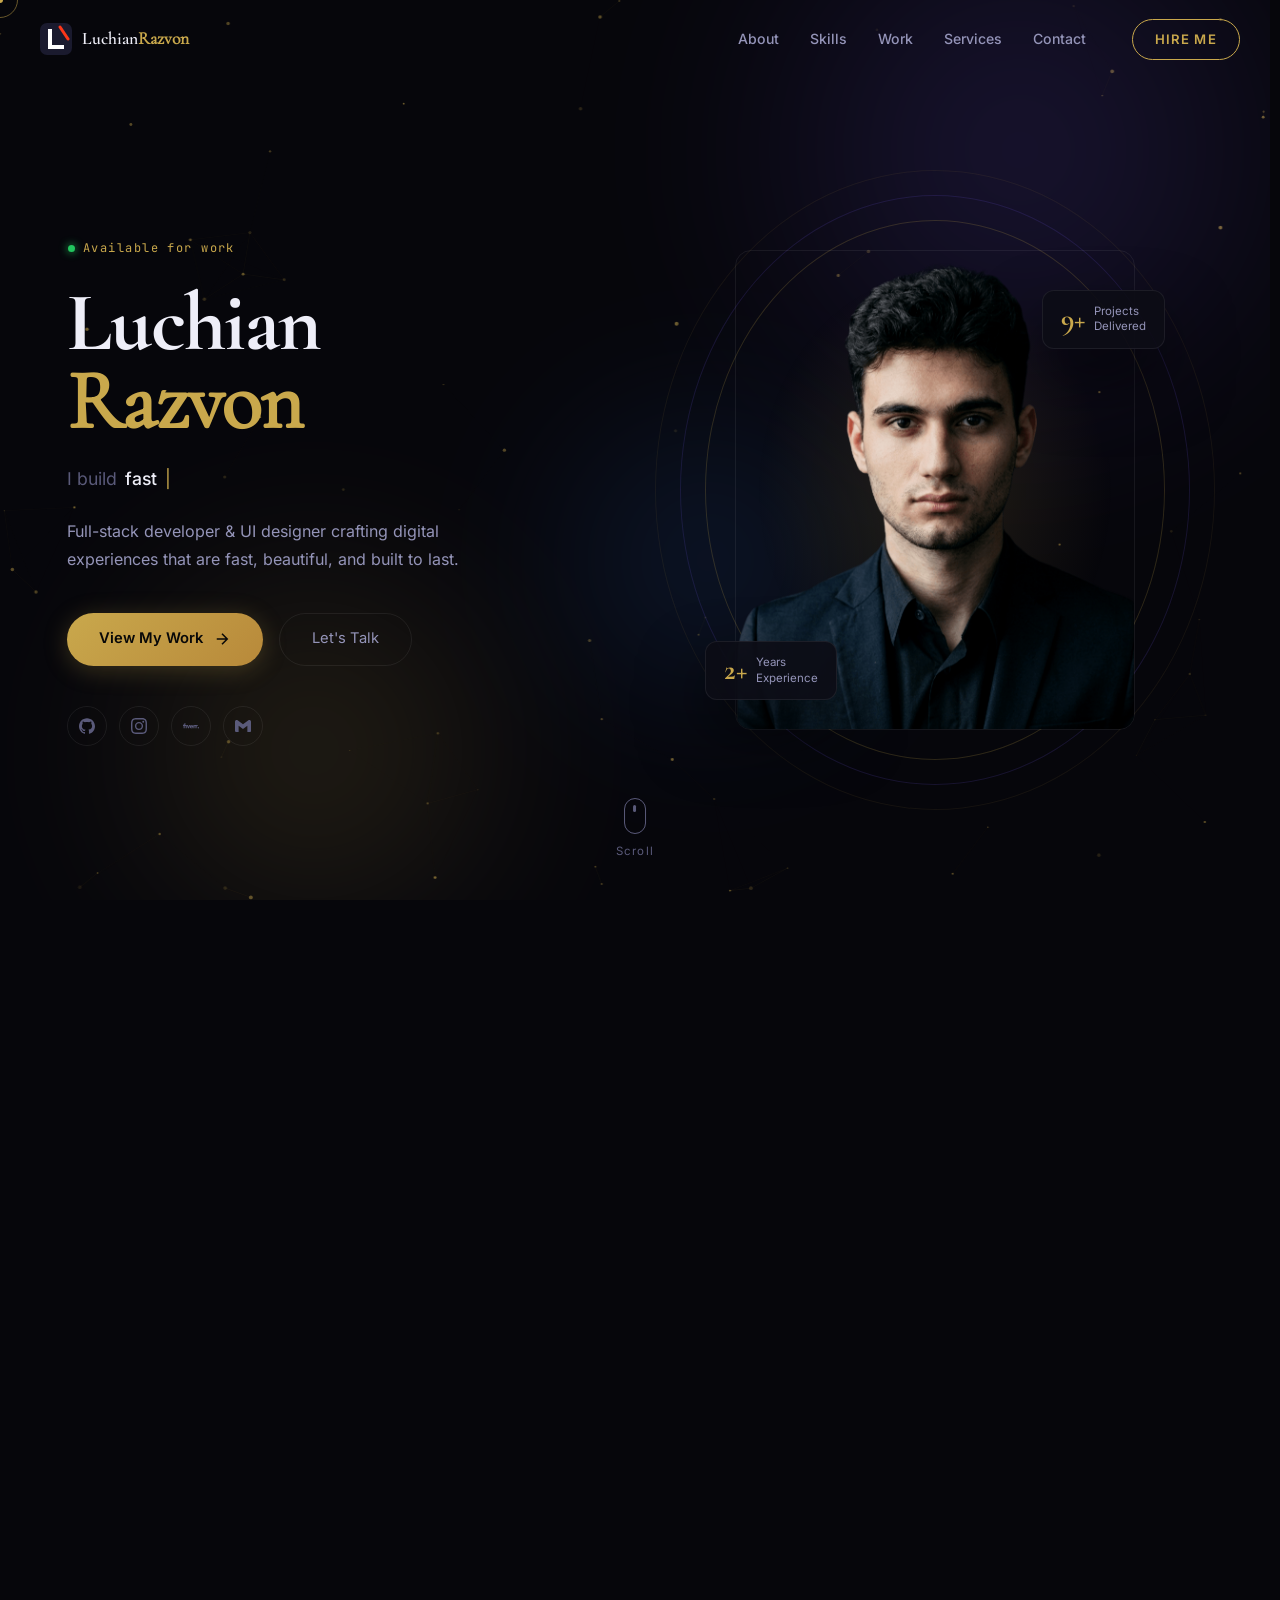
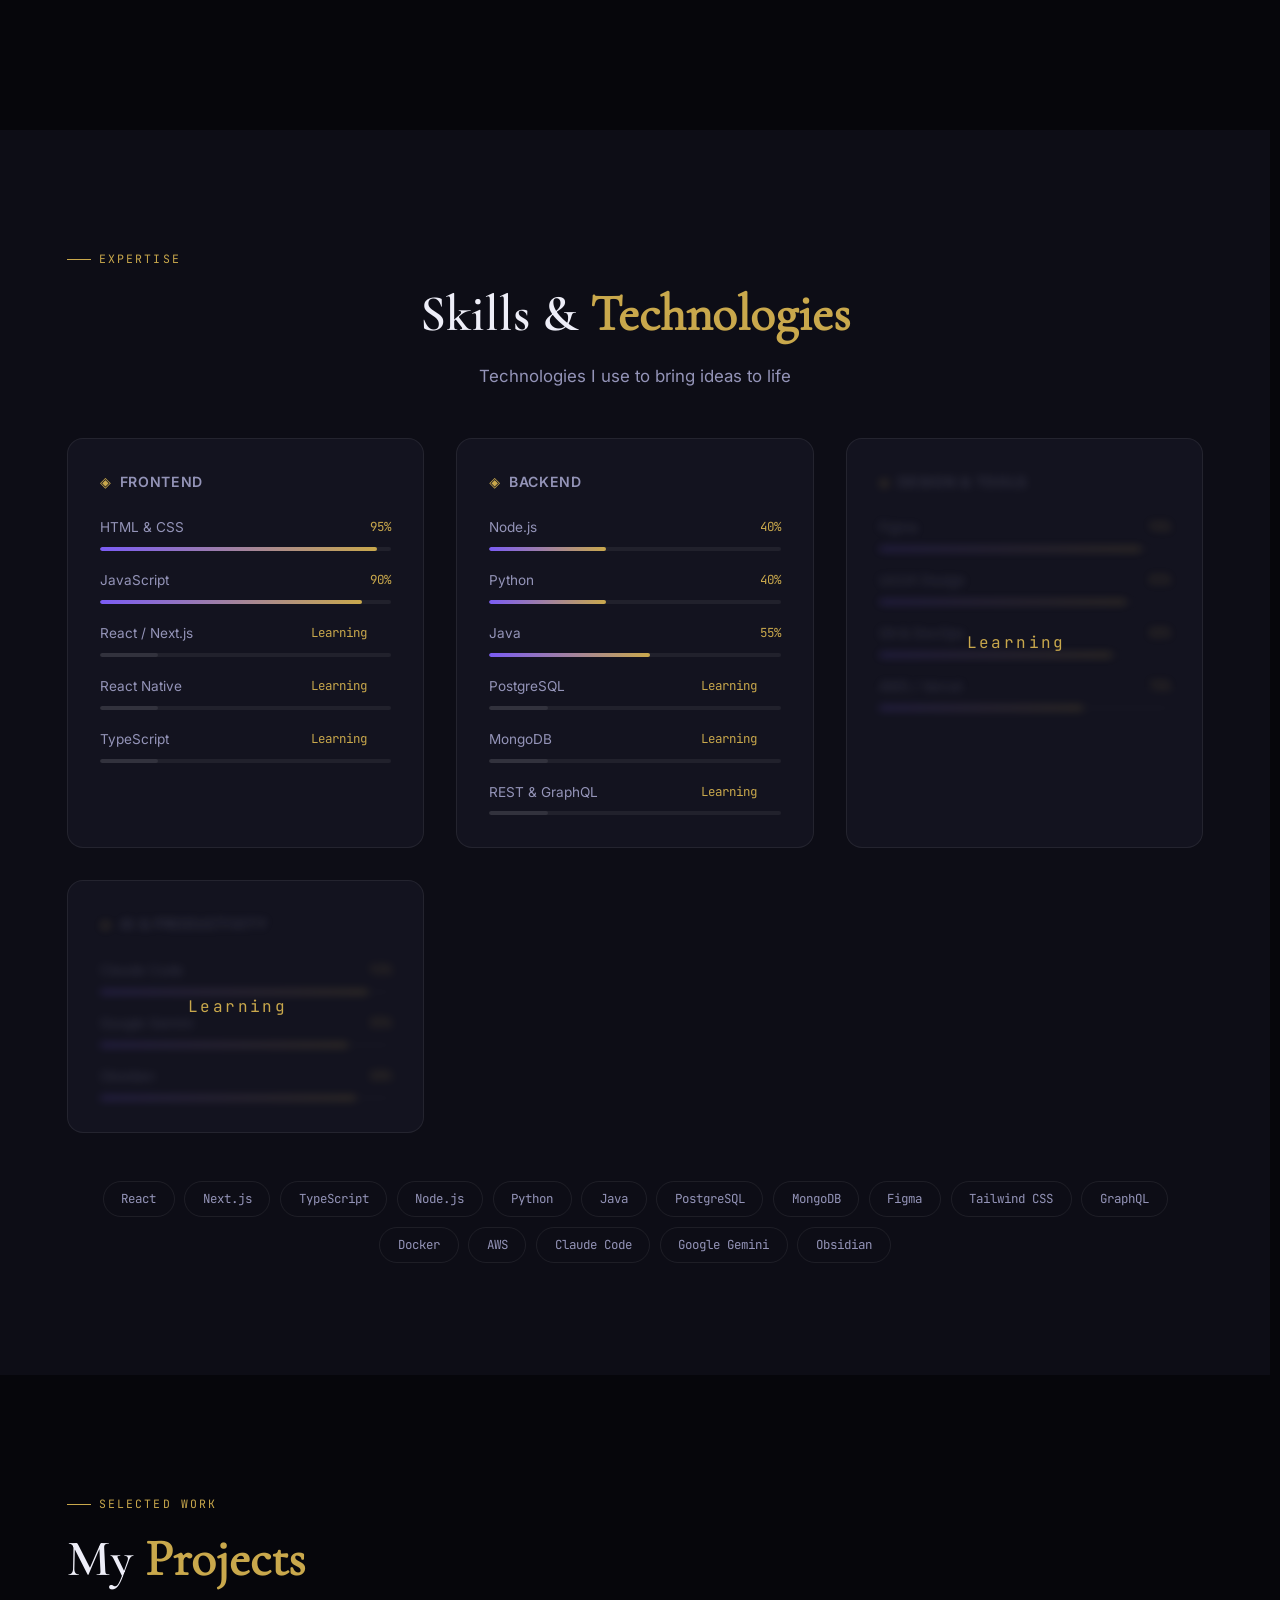
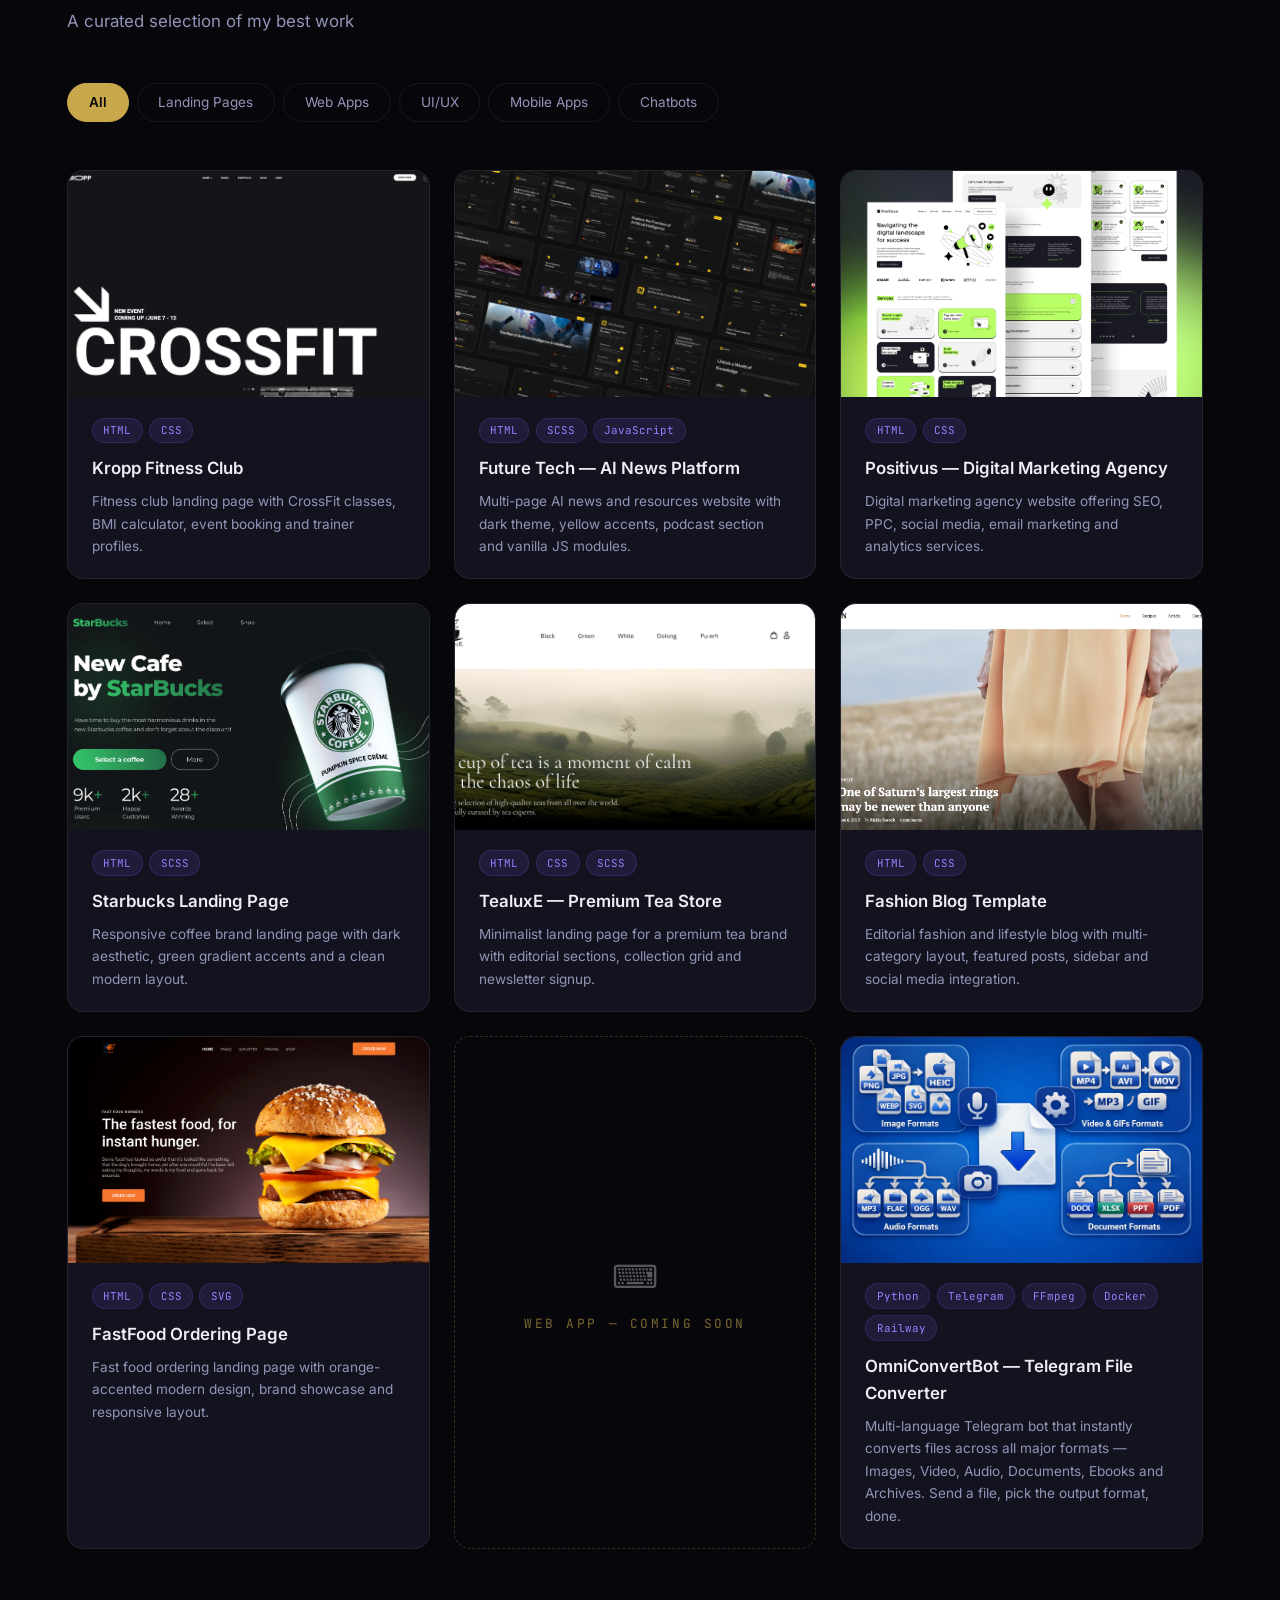
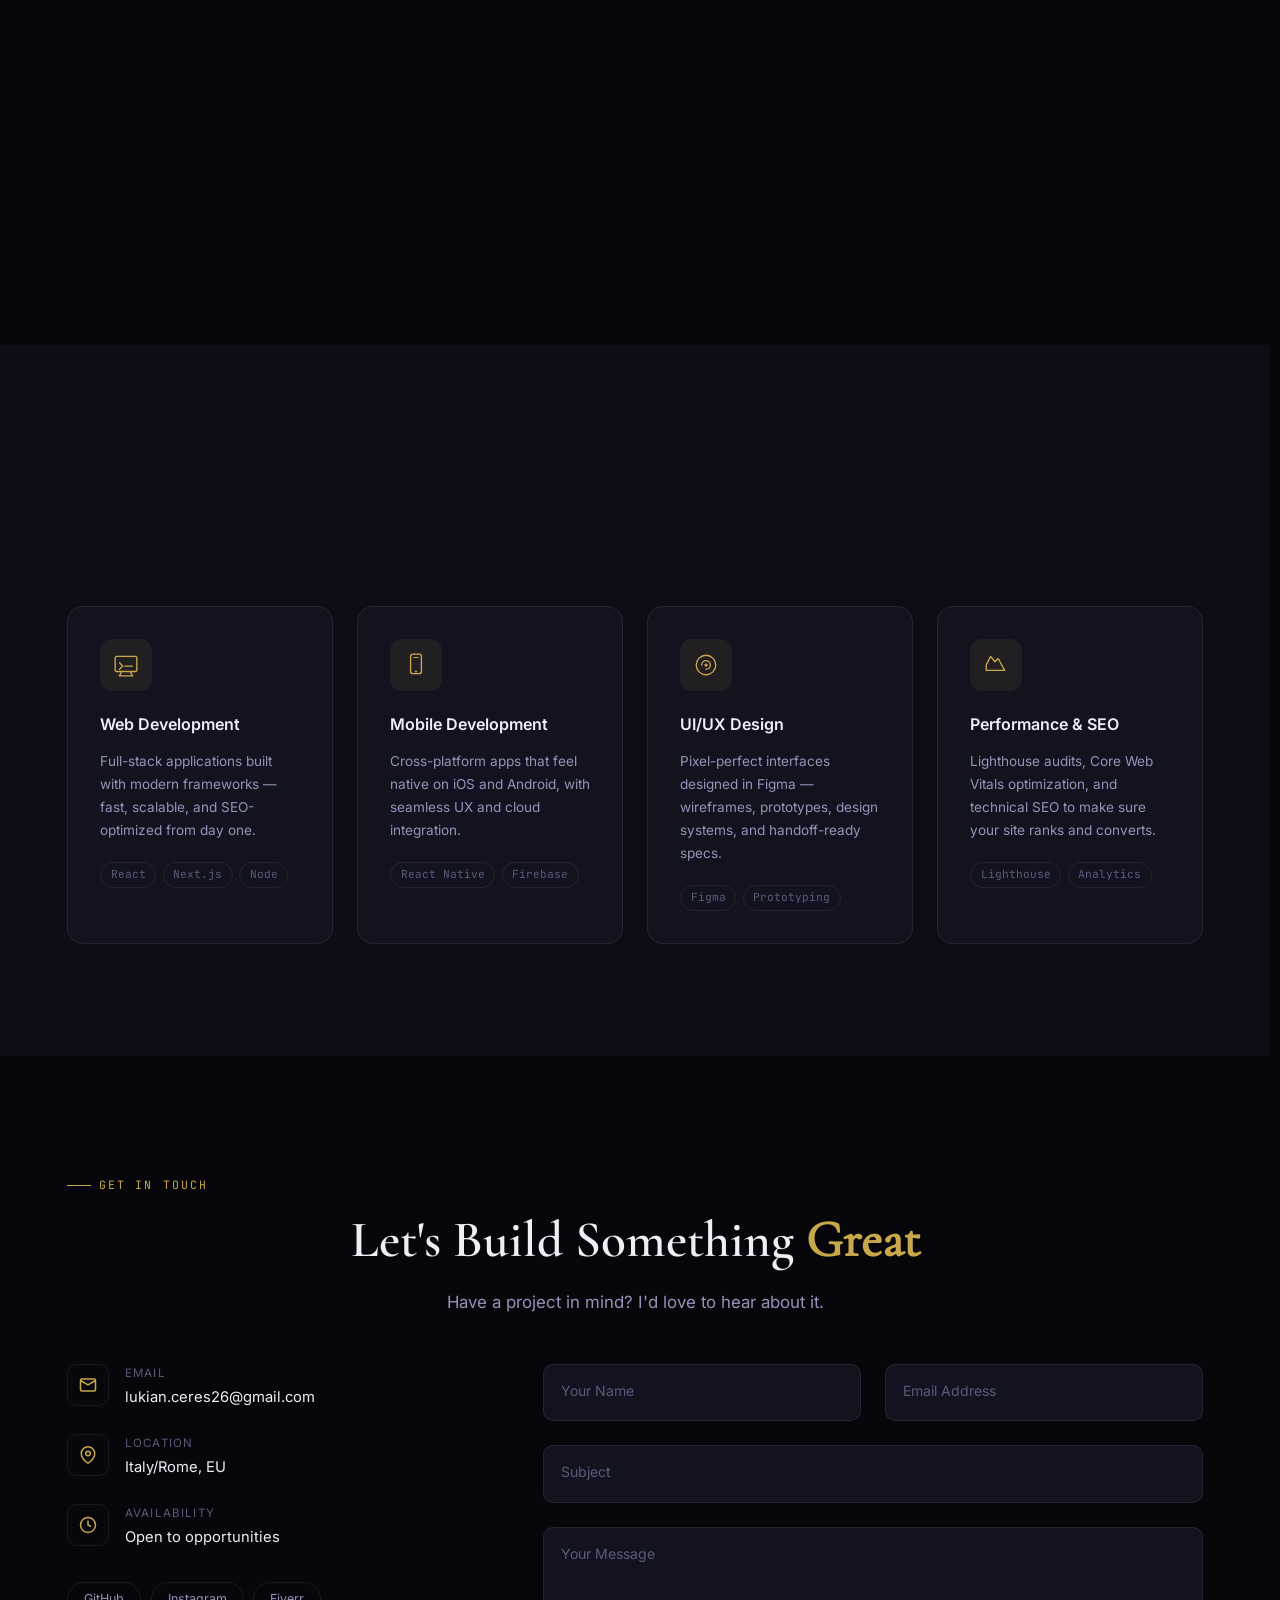
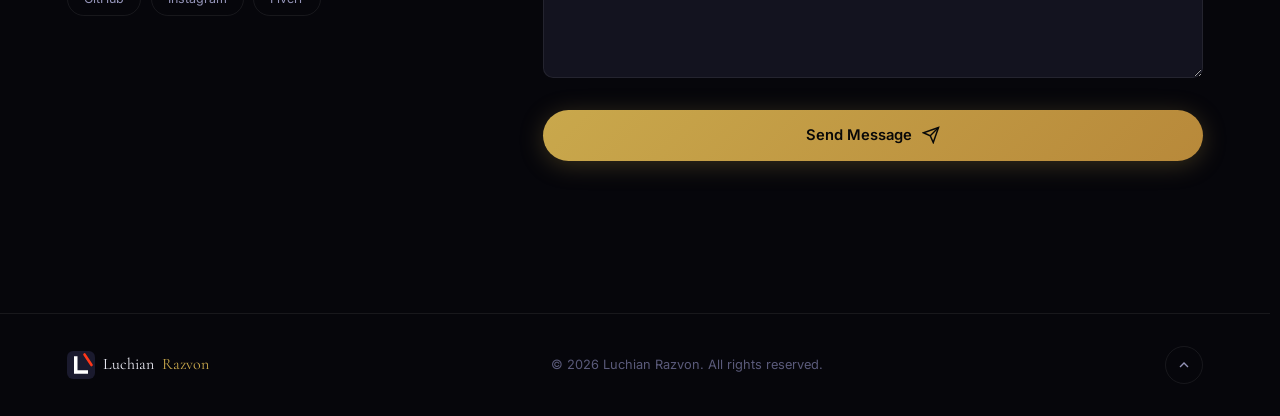
==== commit e6f3df4e: "add OmniConvertBot project card and replace all mock designs with real cover images" ====
--- a/index.html
+++ b/index.html
@@ -463,20 +463,11 @@
         <div class="portfolio-grid" id="portfolioGrid">
                     <article class="project-card reveal" data-cat="landing">
             <div class="project-img-wrap">
-              <div class="project-mock" style="--c1: #0d0000; --c2: #5a0000">
-                <div class="mock-bar">
-                  <span></span><span></span><span></span>
-                </div>
-                <div class="mock-content">
-                  <div class="mock-hero-ui"></div>
-                  <div class="mock-line w80"></div>
-                  <div class="mock-line w60"></div>
-                  <div class="mock-btn-row">
-                    <div class="mock-btn"></div>
-                    <div class="mock-btn outline"></div>
-                  </div>
-                </div>
-              </div>
+              <img
+                src="./images/Cover-Kopp-fitness.png"
+                alt="Kropp Fitness preview"
+                style="width:100%;height:100%;object-fit:cover;"
+              />
               <div class="project-overlay">
                 <a
                   href="https://lukian2604.github.io/kropp-fitness/"
@@ -525,19 +516,11 @@
 
                     <article class="project-card reveal" data-cat="landing">
             <div class="project-img-wrap">
-              <div class="project-mock" style="--c1: #050810; --c2: #0d1a40">
-                <div class="mock-bar">
-                  <span></span><span></span><span></span>
-                </div>
-                <div class="mock-content">
-                  <div class="mock-line w90"></div>
-                  <div class="mock-grid">
-                    <div class="mock-card"></div>
-                    <div class="mock-card"></div>
-                    <div class="mock-card"></div>
-                  </div>
-                </div>
-              </div>
+              <img
+                src="./images/Cover-Future-tech.png"
+                alt="Future Tech preview"
+                style="width:100%;height:100%;object-fit:cover;"
+              />
               <div class="project-overlay">
                 <a
                   href="https://lukian2604.github.io/future-tech"
@@ -588,20 +571,11 @@
 
                     <article class="project-card reveal" data-cat="landing">
             <div class="project-img-wrap">
-              <div class="project-mock" style="--c1: #0a0f00; --c2: #1a2800">
-                <div class="mock-bar">
-                  <span></span><span></span><span></span>
-                </div>
-                <div class="mock-content">
-                  <div class="mock-line w70"></div>
-                  <div class="mock-line w50"></div>
-                  <div class="mock-grid">
-                    <div class="mock-card"></div>
-                    <div class="mock-card"></div>
-                    <div class="mock-card"></div>
-                  </div>
-                </div>
-              </div>
+              <img
+                src="./images/Cover-Positivus.png"
+                alt="Positivus preview"
+                style="width:100%;height:100%;object-fit:cover;"
+              />
               <div class="project-overlay">
                 <a
                   href="https://lukian2604.github.io/positivus-landing-page/"
@@ -652,20 +626,11 @@
 
                     <article class="project-card reveal" data-cat="landing ui">
             <div class="project-img-wrap">
-              <div class="project-mock" style="--c1: #041208; --c2: #0a3018">
-                <div class="mock-bar">
-                  <span></span><span></span><span></span>
-                </div>
-                <div class="mock-content">
-                  <div class="mock-hero-ui"></div>
-                  <div class="mock-line w70"></div>
-                  <div class="mock-line w50"></div>
-                  <div class="mock-btn-row">
-                    <div class="mock-btn"></div>
-                    <div class="mock-btn outline"></div>
-                  </div>
-                </div>
-              </div>
+              <img
+                src="./images/Cover-StarBucks.png"
+                alt="Starbucks Landing Page preview"
+                style="width:100%;height:100%;object-fit:cover;"
+              />
               <div class="project-overlay">
                 <a
                   href="https://lukian2604.github.io/starbucks-landing-page"
@@ -714,17 +679,11 @@
 
                     <article class="project-card reveal" data-cat="landing ui">
             <div class="project-img-wrap">
-              <div class="project-mock" style="--c1: #0a0603; --c2: #3a2010">
-                <div class="mock-bar">
-                  <span></span><span></span><span></span>
-                </div>
-                <div class="mock-content">
-                  <div class="mock-hero-ui"></div>
-                  <div class="mock-line w60"></div>
-                  <div class="mock-line w40"></div>
-                  <div class="mock-btn-row"><div class="mock-btn"></div></div>
-                </div>
-              </div>
+              <img
+                src="./images/Cover-Tea.png"
+                alt="TealuxE preview"
+                style="width:100%;height:100%;object-fit:cover;"
+              />
               <div class="project-overlay">
                 <a
                   href="https://lukian2604.github.io/tea-landing-page/"
@@ -775,20 +734,11 @@
 
                     <article class="project-card reveal" data-cat="landing ui">
             <div class="project-img-wrap">
-              <div class="project-mock" style="--c1: #141414; --c2: #2a2a2a">
-                <div class="mock-bar">
-                  <span></span><span></span><span></span>
-                </div>
-                <div class="mock-content">
-                  <div class="mock-avatar-row">
-                    <div class="mock-avatar"></div>
-                    <div class="mock-avatar"></div>
-                    <div class="mock-avatar"></div>
-                  </div>
-                  <div class="mock-line w70"></div>
-                  <div class="mock-line w50"></div>
-                </div>
-              </div>
+              <img
+                src="./images/Cover-Fashion.png"
+                alt="Fashion Blog preview"
+                style="width:100%;height:100%;object-fit:cover;"
+              />
               <div class="project-overlay">
                 <a
                   href="https://lukian2604.github.io/fashion-blog-template/"
@@ -837,19 +787,11 @@
 
                     <article class="project-card reveal" data-cat="landing">
             <div class="project-img-wrap">
-              <div class="project-mock" style="--c1: #1a0800; --c2: #6b2800">
-                <div class="mock-bar">
-                  <span></span><span></span><span></span>
-                </div>
-                <div class="mock-content">
-                  <div class="mock-line w80"></div>
-                  <div class="mock-grid">
-                    <div class="mock-card"></div>
-                    <div class="mock-card"></div>
-                    <div class="mock-card"></div>
-                  </div>
-                </div>
-              </div>
+              <img
+                src="./images/Cover-FastFood.png"
+                alt="FastFood Ordering Page preview"
+                style="width:100%;height:100%;object-fit:cover;"
+              />
               <div class="project-overlay">
                 <a
                   href="https://lukian2604.github.io/fastfood-landing-page/"
@@ -905,17 +847,64 @@
             </div>
           </article>
 
+                    <article class="project-card reveal" data-cat="bot">
+            <div class="project-img-wrap">
+              <img
+                src="./images/OmniConvertBot.png"
+                alt="OmniConvertBot preview"
+                style="width:100%;height:100%;object-fit:cover;"
+              />
+              <div class="project-overlay">
+                <a
+                  href="https://t.me/lukianDev_bot"
+                  class="project-link"
+                  aria-label="Open bot on Telegram"
+                  target="_blank"
+                  rel="noopener"
+                >
+                  <svg
+                    viewBox="0 0 24 24"
+                    fill="none"
+                    stroke="currentColor"
+                    stroke-width="2"
+                  >
+                    <path
+                      d="M18 13v6a2 2 0 01-2 2H5a2 2 0 01-2-2V8a2 2 0 012-2h6"
+                    />
+                    <polyline points="15 3 21 3 21 9" />
+                    <line x1="10" y1="14" x2="21" y2="3" />
+                  </svg>
+                </a>
+                <a
+                  href="https://github.com/lukian2604/OmniConvertBot"
+                  class="project-link"
+                  aria-label="View code"
+                  target="_blank"
+                  rel="noopener"
+                >
+                  <svg viewBox="0 0 24 24" fill="currentColor">
+                    <path
+                      d="M12 2C6.477 2 2 6.484 2 12.017c0 4.425 2.865 8.18 6.839 9.504.5.092.682-.217.682-.483 0-.237-.008-.868-.013-1.703-2.782.605-3.369-1.343-3.369-1.343-.454-1.158-1.11-1.466-1.11-1.466-.908-.62.069-.608.069-.608 1.003.07 1.531 1.032 1.531 1.032.892 1.53 2.341 1.088 2.91.832.092-.647.35-1.088.636-1.338-2.22-.253-4.555-1.113-4.555-4.951 0-1.093.39-1.988 1.029-2.688-.103-.253-.446-1.272.098-2.65 0 0 .84-.27 2.75 1.026A9.564 9.564 0 0112 6.844c.85.004 1.705.115 2.504.337 1.909-1.296 2.747-1.027 2.747-1.027.546 1.379.202 2.398.1 2.651.64.7 1.028 1.595 1.028 2.688 0 3.848-2.339 4.695-4.566 4.943.359.309.678.92.678 1.855 0 1.338-.012 2.419-.012 2.747 0 .268.18.58.688.482A10.019 10.019 0 0022 12.017C22 6.484 17.522 2 12 2z"
+                    />
+                  </svg>
+                </a>
+              </div>
+            </div>
+            <div class="project-info">
+              <div class="project-tags">
+                <span>Python</span><span>Telegram</span><span>FFmpeg</span><span>Docker</span><span>Railway</span>
+              </div>
+              <h3 class="project-title">OmniConvertBot — Telegram File Converter</h3>
+              <p class="project-desc">
+                Multi-language Telegram bot that instantly converts files across all major formats — Images, Video, Audio, Documents, Ebooks and Archives. Send a file, pick the output format, done.
+              </p>
+            </div>
+          </article>
+
                     <article class="project-card coming-soon reveal" data-cat="mobile">
             <div class="coming-soon-inner">
               <div class="coming-soon-icon">📱</div>
               <span>Mobile App — Coming Soon</span>
-            </div>
-          </article>
-
-                    <article class="project-card coming-soon reveal" data-cat="bot">
-            <div class="coming-soon-inner">
-              <div class="coming-soon-icon">🤖</div>
-              <span>Chatbot — Coming Soon</span>
             </div>
           </article>
         </div>
--- a/styles/style.css
+++ b/styles/style.css
@@ -1,46 +1,240 @@
-/* ── LOCAL FONTS ── */
-@font-face { font-family: 'Cormorant Garamond'; font-style: normal; font-weight: 300; font-display: swap; src: url('../fonts/cormorant-garamond-300.woff2') format('woff2'); }
-@font-face { font-family: 'Cormorant Garamond'; font-style: normal; font-weight: 400; font-display: swap; src: url('../fonts/cormorant-garamond-regular.woff2') format('woff2'); }
-@font-face { font-family: 'Cormorant Garamond'; font-style: normal; font-weight: 600; font-display: swap; src: url('../fonts/cormorant-garamond-600.woff2') format('woff2'); }
-@font-face { font-family: 'Cormorant Garamond'; font-style: normal; font-weight: 700; font-display: swap; src: url('../fonts/cormorant-garamond-700.woff2') format('woff2'); }
-@font-face { font-family: 'Cormorant Garamond'; font-style: italic; font-weight: 300; font-display: swap; src: url('../fonts/cormorant-garamond-300.woff2') format('woff2'); }
-@font-face { font-family: 'Cormorant Garamond'; font-style: italic; font-weight: 400; font-display: swap; src: url('../fonts/cormorant-garamond-regular.woff2') format('woff2'); }
-@font-face { font-family: 'Inter'; font-style: normal; font-weight: 300; font-display: swap; src: url('../fonts/inter-300.woff2') format('woff2'); }
-@font-face { font-family: 'Inter'; font-style: normal; font-weight: 400; font-display: swap; src: url('../fonts/inter-regular.woff2') format('woff2'); }
-@font-face { font-family: 'Inter'; font-style: normal; font-weight: 500; font-display: swap; src: url('../fonts/inter-500.woff2') format('woff2'); }
-@font-face { font-family: 'Inter'; font-style: normal; font-weight: 600; font-display: swap; src: url('../fonts/inter-600.woff2') format('woff2'); }
-@font-face { font-family: 'JetBrains Mono'; font-style: normal; font-weight: 400; font-display: swap; src: url('../fonts/jetbrains-mono-regular.woff2') format('woff2'); }
-@font-face { font-family: 'JetBrains Mono'; font-style: normal; font-weight: 500; font-display: swap; src: url('../fonts/jetbrains-mono-500.woff2') format('woff2'); }
-
-/* ── RESET & TOKENS ── */
-*, *::before, *::after { box-sizing: border-box; margin: 0; padding: 0; }
-
+*,
+::before,
+::after {
+  box-sizing: border-box;
+}
+
+:where(ul, ol):where([class]) {
+  padding-left: 0;
+}
+
+body,
+:where(blockquote, figure, fieldset):where([class]) {
+  margin: 0;
+}
+
+:where(h1, h2, h3, h4, h5, h6,
+p, ul, ol, dl):where([class]) {
+  margin-block: 0;
+}
+
+:where(dd[class]) {
+  margin-left: 0;
+}
+
+:where(fieldset[class]) {
+  padding: 0;
+  border: none;
+}
+
+:where(ul[class]) {
+  list-style: none;
+}
+
+:where(address[class]) {
+  font-style: normal;
+}
+
+p {
+  --paragraphMarginBottom: 24px;
+  margin-block: 0;
+}
+
+p:where(:not([class]):not(:last-child)) {
+  margin-bottom: var(--paragraphMarginBottom);
+}
+
+img,
+video {
+  display: block;
+  max-width: 100%;
+  height: auto;
+}
+
+input,
+textarea,
+select,
+button {
+  font: inherit;
+}
+
+html {
+  height: 100%;
+  scrollbar-gutter: stable;
+  scroll-behavior: smooth;
+}
+
+body {
+  min-height: 100%;
+  line-height: 1.5;
+}
+
+a:where([class]) {
+  display: inline-flex;
+}
+
+button,
+label {
+  cursor: pointer;
+}
+
+:where([fill]:not([fill=none], [fill^=url])) {
+  fill: currentColor;
+}
+
+:where([stroke]:not([stroke=none], [stroke^=url])) {
+  stroke: currentColor;
+}
+
+svg * {
+  transition-property: fill, stroke;
+}
+
+:where(table) {
+  border-collapse: collapse;
+  border-color: currentColor;
+}
+
+@media (prefers-reduced-motion: reduce) {
+  *,
+  ::before,
+  ::after {
+    animation-duration: 0.01ms !important;
+    animation-iteration-count: 1 !important;
+    transition-duration: 0.01ms !important;
+    scroll-behavior: auto !important;
+  }
+}
 :root {
-  --bg:        #06060b;
-  --bg2:       #0d0d16;
-  --bg3:       #111120;
-  --card:      #13131f;
-  --border:    rgba(255,255,255,0.07);
-  --glass:     rgba(255,255,255,0.04);
-  --gold:      #c9a84c;
-  --gold2:     #e8c66a;
-  --purple:    #7b5cf5;
-  --purple2:   #9b7fff;
-  --text:      #eeeef8;
-  --text2:     #9494b8;
-  --text3:     #5a5a7a;
-  --shadow:    0 32px 64px rgba(0,0,0,0.6);
-  --radius:    16px;
-  --trans:     0.4s cubic-bezier(0.4,0,0.2,1);
+  --bg: #06060b;
+  --bg2: #0d0d16;
+  --bg3: #111120;
+  --card: #13131f;
+  --border: rgba(255,255,255,0.07);
+  --glass: rgba(255,255,255,0.04);
+  --gold: #c9a84c;
+  --gold2: #e8c66a;
+  --purple: #7b5cf5;
+  --purple2: #9b7fff;
+  --text: #eeeef8;
+  --text2: #9494b8;
+  --text3: #5a5a7a;
+  --shadow: 0 32px 64px rgba(0,0,0,0.6);
+  --radius: 16px;
+  --trans: 0.4s cubic-bezier(0.4,0,0.2,1);
   --font-serif: 'Cormorant Garamond', Georgia, serif;
-  --font-sans:  'Inter', system-ui, sans-serif;
-  --font-mono:  'JetBrains Mono', monospace;
-}
-
-html { scroll-behavior: smooth; scrollbar-width: thin; scrollbar-color: var(--gold) var(--bg2); }
-html::-webkit-scrollbar { width: 4px; }
-html::-webkit-scrollbar-track { background: var(--bg2); }
-html::-webkit-scrollbar-thumb { background: var(--gold); border-radius: 4px; }
+  --font-sans: 'Inter', system-ui, sans-serif;
+  --font-mono: 'JetBrains Mono', monospace;
+}
+
+@font-face {
+  font-family: "Cormorant Garamond";
+  font-style: normal;
+  font-weight: 300;
+  font-display: swap;
+  src: url("../fonts/cormorant-garamond-300.woff2") format("woff2");
+}
+@font-face {
+  font-family: "Cormorant Garamond";
+  font-style: normal;
+  font-weight: 400;
+  font-display: swap;
+  src: url("../fonts/cormorant-garamond-regular.woff2") format("woff2");
+}
+@font-face {
+  font-family: "Cormorant Garamond";
+  font-style: normal;
+  font-weight: 600;
+  font-display: swap;
+  src: url("../fonts/cormorant-garamond-600.woff2") format("woff2");
+}
+@font-face {
+  font-family: "Cormorant Garamond";
+  font-style: normal;
+  font-weight: 700;
+  font-display: swap;
+  src: url("../fonts/cormorant-garamond-700.woff2") format("woff2");
+}
+@font-face {
+  font-family: "Cormorant Garamond";
+  font-style: italic;
+  font-weight: 300;
+  font-display: swap;
+  src: url("../fonts/cormorant-garamond-300.woff2") format("woff2");
+}
+@font-face {
+  font-family: "Cormorant Garamond";
+  font-style: italic;
+  font-weight: 400;
+  font-display: swap;
+  src: url("../fonts/cormorant-garamond-regular.woff2") format("woff2");
+}
+@font-face {
+  font-family: "Inter";
+  font-style: normal;
+  font-weight: 300;
+  font-display: swap;
+  src: url("../fonts/inter-300.woff2") format("woff2");
+}
+@font-face {
+  font-family: "Inter";
+  font-style: normal;
+  font-weight: 400;
+  font-display: swap;
+  src: url("../fonts/inter-regular.woff2") format("woff2");
+}
+@font-face {
+  font-family: "Inter";
+  font-style: normal;
+  font-weight: 500;
+  font-display: swap;
+  src: url("../fonts/inter-500.woff2") format("woff2");
+}
+@font-face {
+  font-family: "Inter";
+  font-style: normal;
+  font-weight: 600;
+  font-display: swap;
+  src: url("../fonts/inter-600.woff2") format("woff2");
+}
+@font-face {
+  font-family: "JetBrains Mono";
+  font-style: normal;
+  font-weight: 400;
+  font-display: swap;
+  src: url("../fonts/jetbrains-mono-regular.woff2") format("woff2");
+}
+@font-face {
+  font-family: "JetBrains Mono";
+  font-style: normal;
+  font-weight: 500;
+  font-display: swap;
+  src: url("../fonts/jetbrains-mono-500.woff2") format("woff2");
+}
+*, *::before, *::after {
+  box-sizing: border-box;
+  margin: 0;
+  padding: 0;
+}
+
+html {
+  scroll-behavior: smooth;
+  scrollbar-width: thin;
+  scrollbar-color: var(--gold) var(--bg2);
+}
+
+html::-webkit-scrollbar {
+  width: 4px;
+}
+
+html::-webkit-scrollbar-track {
+  background: var(--bg2);
+}
+
+html::-webkit-scrollbar-thumb {
+  background: var(--gold);
+  border-radius: 4px;
+}
 
 body {
   font-family: var(--font-sans);
@@ -51,121 +245,296 @@
   cursor: none;
 }
 
-a { text-decoration: none; color: inherit; }
-img { display: block; max-width: 100%; }
-button { cursor: none; border: none; background: none; font-family: inherit; }
-svg { display: block; }
+a {
+  text-decoration: none;
+  color: inherit;
+}
+
+img {
+  display: block;
+  max-width: 100%;
+}
+
+button {
+  cursor: none;
+  border: none;
+  background: none;
+  font-family: inherit;
+}
+
+svg {
+  display: block;
+}
+
+.container {
+  max-width: 1200px;
+  margin: 0 auto;
+  padding: 0 2rem;
+}
+
+.section {
+  padding: 7rem 0;
+}
+
+.section-dark {
+  background: var(--bg2);
+}
+
+.section-label {
+  display: inline-flex;
+  align-items: center;
+  gap: 0.5rem;
+  font-family: var(--font-mono);
+  font-size: 0.72rem;
+  letter-spacing: 0.18em;
+  text-transform: uppercase;
+  color: var(--gold);
+  margin-bottom: 1rem;
+}
+
+.section-label::before {
+  content: "";
+  display: block;
+  width: 24px;
+  height: 1px;
+  background: var(--gold);
+}
+
+.section-title {
+  font-family: var(--font-serif);
+  font-size: clamp(2.2rem, 4vw, 3.6rem);
+  font-weight: 600;
+  line-height: 1.15;
+  color: var(--text);
+  margin-bottom: 1.2rem;
+}
+
+.section-title em {
+  font-style: italic;
+  color: var(--gold);
+}
+
+.section-title.centered {
+  text-align: center;
+}
+
+.section-sub {
+  font-size: 1.05rem;
+  color: var(--text2);
+  max-width: 540px;
+  margin-bottom: 3rem;
+}
+
+.section-sub.centered {
+  margin-inline: auto;
+  text-align: center;
+}
+
+.btn-primary {
+  display: inline-flex;
+  align-items: center;
+  gap: 0.6rem;
+  padding: 0.85rem 2rem;
+  background: linear-gradient(135deg, var(--gold), #b8893a);
+  color: #080808;
+  font-weight: 600;
+  font-size: 0.92rem;
+  border-radius: 100px;
+  transition: transform 0.2s, box-shadow 0.2s;
+  box-shadow: 0 4px 24px rgba(201, 168, 76, 0.25);
+  white-space: nowrap;
+}
+
+.btn-primary:hover {
+  transform: translateY(-2px);
+  box-shadow: 0 8px 32px rgba(201, 168, 76, 0.4);
+}
+
+.btn-primary svg {
+  width: 18px;
+  height: 18px;
+  stroke: #080808;
+  stroke-width: 2;
+  fill: none;
+}
+
+.btn-ghost {
+  display: inline-flex;
+  align-items: center;
+  gap: 0.5rem;
+  padding: 0.85rem 2rem;
+  border: 1px solid var(--border);
+  border-radius: 100px;
+  color: var(--text2);
+  font-size: 0.92rem;
+  transition: border-color var(--trans), color var(--trans), transform 0.2s;
+}
+
+.btn-ghost:hover {
+  border-color: var(--gold);
+  color: var(--gold);
+  transform: translateY(-2px);
+}
+
+.btn-primary.full-width {
+  width: 100%;
+  justify-content: center;
+}
+
+.reveal {
+  opacity: 0;
+  transform: translateY(28px);
+  transition: opacity 0.7s cubic-bezier(0.4, 0, 0.2, 1), transform 0.7s cubic-bezier(0.4, 0, 0.2, 1);
+}
+
+.reveal.visible {
+  opacity: 1;
+  transform: translateY(0);
+}
+
+.reveal-delay {
+  transition-delay: 0.15s;
+}
+
+.magnetic {
+  position: relative;
+  transition: transform 0.3s cubic-bezier(0.4, 0, 0.2, 1);
+}
 
 @media (hover: none) and (pointer: coarse) {
-  body { cursor: auto; }
-  button { cursor: pointer; }
-  .cursor-dot, .cursor-ring { display: none; }
-}
-
-/* ── SCROLLBAR PROGRESS ── */
+  body {
+    cursor: auto;
+  }
+  button {
+    cursor: pointer;
+  }
+  .cursor-dot, .cursor-ring {
+    display: none;
+  }
+}
 .scroll-bar {
-  position: fixed; top: 0; left: 0; z-index: 9999;
-  height: 2px; width: 0%;
+  position: fixed;
+  top: 0;
+  left: 0;
+  z-index: 9999;
+  height: 2px;
+  width: 0%;
   background: linear-gradient(90deg, var(--purple), var(--gold));
   transition: width 0.1s linear;
 }
 
-/* ── CUSTOM CURSOR ── */
 .cursor-dot, .cursor-ring {
-  position: fixed; pointer-events: none; z-index: 9998;
-  border-radius: 50%; transform: translate(-50%,-50%);
+  position: fixed;
+  pointer-events: none;
+  z-index: 9998;
+  border-radius: 50%;
+  transform: translate(-50%, -50%);
   transition: opacity 0.3s;
 }
+
 .cursor-dot {
-  width: 6px; height: 6px;
+  width: 6px;
+  height: 6px;
   background: var(--gold);
 }
+
 .cursor-ring {
-  width: 36px; height: 36px;
-  border: 1.5px solid rgba(201,168,76,0.5);
+  width: 36px;
+  height: 36px;
+  border: 1.5px solid rgba(201, 168, 76, 0.5);
   transition: transform 0.15s ease, width 0.3s, height 0.3s, border-color 0.3s;
 }
+
 body:has(.magnetic:hover) .cursor-ring,
 body:has(a:hover) .cursor-ring {
-  width: 52px; height: 52px;
+  width: 52px;
+  height: 52px;
   border-color: var(--gold);
 }
 
-/* ── LAYOUT ── */
-.container { max-width: 1200px; margin: 0 auto; padding: 0 2rem; }
-.section    { padding: 7rem 0; }
-.section-dark { background: var(--bg2); }
-
-/* ── SECTION LABELS & TITLES ── */
-.section-label {
-  display: inline-flex; align-items: center; gap: 0.5rem;
-  font-family: var(--font-mono); font-size: 0.72rem; letter-spacing: 0.18em;
-  text-transform: uppercase; color: var(--gold); margin-bottom: 1rem;
-}
-.section-label::before {
-  content: ''; display: block; width: 24px; height: 1px;
-  background: var(--gold);
-}
-
-.section-title {
-  font-family: var(--font-serif); font-size: clamp(2.2rem, 4vw, 3.6rem);
-  font-weight: 600; line-height: 1.15; color: var(--text);
-  margin-bottom: 1.2rem;
-}
-.section-title em { font-style: italic; color: var(--gold); }
-.section-title.centered { text-align: center; }
-
-.section-sub {
-  font-size: 1.05rem; color: var(--text2); max-width: 540px;
-  margin-bottom: 3rem;
-}
-.section-sub.centered { margin-inline: auto; text-align: center; }
-
-/* ── NAVBAR ── */
 #navbar {
-  position: fixed; top: 0; left: 0; right: 0; z-index: 9100;
-  display: flex; align-items: center; gap: 2rem;
+  position: fixed;
+  top: 0;
+  left: 0;
+  right: 0;
+  z-index: 9100;
+  display: flex;
+  align-items: center;
+  gap: 2rem;
   padding: 1.2rem 2.5rem;
   transition: background var(--trans), box-shadow var(--trans), padding var(--trans);
 }
+
 #navbar.scrolled,
 #navbar.menu-open {
-  background: rgba(6,6,11,0.97);
+  background: rgba(6, 6, 11, 0.97);
   backdrop-filter: blur(20px) saturate(1.5);
   -webkit-backdrop-filter: blur(20px) saturate(1.5);
-  box-shadow: 0 1px 0 var(--border), 0 8px 32px rgba(0,0,0,0.4);
+  box-shadow: 0 1px 0 var(--border), 0 8px 32px rgba(0, 0, 0, 0.4);
   padding: 0.85rem 2.5rem;
 }
+
 .nav-logo {
-  display: flex; align-items: center; gap: 0.6rem;
-  font-family: var(--font-serif); font-size: 1.1rem; font-weight: 600;
-  white-space: nowrap; margin-right: auto;
-}
-.nav-logo em { font-style: italic; color: var(--gold); }
+  display: flex;
+  align-items: center;
+  gap: 0.6rem;
+  font-family: var(--font-serif);
+  font-size: 1.1rem;
+  font-weight: 600;
+  white-space: nowrap;
+  margin-right: auto;
+}
+
+.nav-logo em {
+  font-style: italic;
+  color: var(--gold);
+}
+
 .nav-links {
-  display: flex; list-style: none; gap: 0.25rem;
-}
+  display: flex;
+  list-style: none;
+  gap: 0.25rem;
+}
+
 .nav-links a {
-  position: relative; display: block;
+  position: relative;
+  display: block;
   padding: 0.4rem 0.85rem;
-  font-size: 0.88rem; font-weight: 500; color: var(--text2);
+  font-size: 0.88rem;
+  font-weight: 500;
+  color: var(--text2);
   transition: color var(--trans);
   overflow: hidden;
 }
+
 .nav-links a::after {
   content: attr(data-text);
-  position: absolute; bottom: 0; left: 0; right: 0;
+  position: absolute;
+  bottom: 0;
+  left: 0;
+  right: 0;
   padding: 0.4rem 0.85rem;
   color: var(--gold);
   transform: translateY(100%);
   transition: transform var(--trans);
 }
-.nav-links a:hover { color: transparent; }
-.nav-links a:hover::after { transform: translateY(0); }
-.nav-links a.active { color: var(--text); }
+
+.nav-links a:hover {
+  color: transparent;
+}
+
+.nav-links a:hover::after {
+  transform: translateY(0);
+}
+
+.nav-links a.active {
+  color: var(--text);
+}
 
 .nav-cta {
-  font-size: 0.82rem; font-weight: 600; letter-spacing: 0.08em;
+  font-size: 0.82rem;
+  font-weight: 600;
+  letter-spacing: 0.08em;
   text-transform: uppercase;
   padding: 0.55rem 1.4rem;
   border: 1px solid var(--gold);
@@ -173,227 +542,351 @@
   color: var(--gold);
   transition: background var(--trans), color var(--trans);
 }
-.nav-cta:hover { background: var(--gold); color: var(--bg); }
+
+.nav-cta:hover {
+  background: var(--gold);
+  color: var(--bg);
+}
 
 .nav-overlay {
   display: none;
-  position: fixed; inset: 0;
-  background: rgba(0,0,0,0.65);
+  position: fixed;
+  inset: 0;
+  background: rgba(0, 0, 0, 0.65);
   z-index: 798;
 }
-.nav-overlay.open { display: block; }
+
+.nav-overlay.open {
+  display: block;
+}
 
 .hamburger {
-  display: none; flex-direction: column; gap: 5px;
-  width: 28px; padding: 4px 0;
-  position: relative; z-index: 1000;
-}
+  display: none;
+  flex-direction: column;
+  gap: 5px;
+  width: 28px;
+  padding: 4px 0;
+  position: relative;
+  z-index: 9999;
+}
+
 .hamburger span {
-  display: block; height: 2px;
-  background: var(--text); border-radius: 2px;
+  display: block;
+  height: 2px;
+  background: var(--text);
+  border-radius: 2px;
   transition: transform var(--trans), opacity var(--trans), width var(--trans);
 }
-.hamburger.open span:nth-child(1) { transform: translateY(7px) rotate(45deg); }
-.hamburger.open span:nth-child(2) { opacity: 0; width: 0; }
-.hamburger.open span:nth-child(3) { transform: translateY(-7px) rotate(-45deg); }
-
-/* ── BUTTONS ── */
-.btn-primary {
-  display: inline-flex; align-items: center; gap: 0.6rem;
-  padding: 0.85rem 2rem;
-  background: linear-gradient(135deg, var(--gold), #b8893a);
-  color: #080808; font-weight: 600; font-size: 0.92rem;
-  border-radius: 100px;
-  transition: transform 0.2s, box-shadow 0.2s;
-  box-shadow: 0 4px 24px rgba(201,168,76,0.25);
-  white-space: nowrap;
-}
-.btn-primary:hover {
-  transform: translateY(-2px);
-  box-shadow: 0 8px 32px rgba(201,168,76,0.4);
-}
-.btn-primary svg { width: 18px; height: 18px; stroke: #080808; stroke-width: 2; fill: none; }
-
-.btn-ghost {
-  display: inline-flex; align-items: center; gap: 0.5rem;
-  padding: 0.85rem 2rem;
-  border: 1px solid var(--border);
-  border-radius: 100px; color: var(--text2); font-size: 0.92rem;
-  transition: border-color var(--trans), color var(--trans), transform 0.2s;
-}
-.btn-ghost:hover { border-color: var(--gold); color: var(--gold); transform: translateY(-2px); }
-
-.btn-primary.full-width { width: 100%; justify-content: center; }
-
-/* ── REVEAL ANIMATIONS ── */
-.reveal {
-  opacity: 0; transform: translateY(28px);
-  transition: opacity 0.7s cubic-bezier(0.4,0,0.2,1),
-              transform 0.7s cubic-bezier(0.4,0,0.2,1);
-}
-.reveal.visible { opacity: 1; transform: translateY(0); }
-.reveal-delay { transition-delay: 0.15s; }
-
-/* ─────────────────────────────────────────
-   HERO
-───────────────────────────────────────── */
+
+.hamburger.open span:nth-child(1) {
+  transform: translateY(7px) rotate(45deg);
+}
+
+.hamburger.open span:nth-child(2) {
+  opacity: 0;
+  width: 0;
+}
+
+.hamburger.open span:nth-child(3) {
+  transform: translateY(-7px) rotate(-45deg);
+}
+
 #hero {
-  position: relative; min-height: 100svh;
-  display: flex; align-items: center;
-  overflow: hidden; padding-top: 5rem;
+  position: relative;
+  min-height: 100svh;
+  display: flex;
+  align-items: center;
+  overflow: hidden;
+  padding-top: 5rem;
 }
 
 #particleCanvas {
-  position: absolute; inset: 0;
-  width: 100%; height: 100%;
+  position: absolute;
+  inset: 0;
+  width: 100%;
+  height: 100%;
   pointer-events: none;
 }
 
-.aurora { position: absolute; inset: 0; pointer-events: none; overflow: hidden; }
+.aurora {
+  position: absolute;
+  inset: 0;
+  pointer-events: none;
+  overflow: hidden;
+}
+
 .aurora-blob {
-  position: absolute; border-radius: 50%;
-  filter: blur(80px); opacity: 0.18;
+  position: absolute;
+  border-radius: 50%;
+  filter: blur(80px);
+  opacity: 0.18;
   animation: float 12s ease-in-out infinite alternate;
 }
+
 .aurora-blob.a1 {
-  width: 700px; height: 700px;
+  width: 700px;
+  height: 700px;
   background: radial-gradient(circle, var(--purple) 0%, transparent 70%);
-  top: -200px; right: -100px;
-}
+  top: -200px;
+  right: -100px;
+}
+
 .aurora-blob.a2 {
-  width: 500px; height: 500px;
+  width: 500px;
+  height: 500px;
   background: radial-gradient(circle, var(--gold) 0%, transparent 70%);
-  bottom: -100px; left: 5%;
-  animation-delay: -5s; animation-duration: 15s;
-}
+  bottom: -100px;
+  left: 5%;
+  animation-delay: -5s;
+  animation-duration: 15s;
+}
+
 .aurora-blob.a3 {
-  width: 400px; height: 400px;
+  width: 400px;
+  height: 400px;
   background: radial-gradient(circle, #3b82f6 0%, transparent 70%);
-  top: 40%; left: 40%;
-  animation-delay: -3s; animation-duration: 18s;
-}
+  top: 40%;
+  left: 40%;
+  animation-delay: -3s;
+  animation-duration: 18s;
+}
+
 @keyframes float {
-  from { transform: translate(0,0) scale(1); }
-  to   { transform: translate(40px,30px) scale(1.1); }
-}
-
+  from {
+    transform: translate(0, 0) scale(1);
+  }
+  to {
+    transform: translate(40px, 30px) scale(1.1);
+  }
+}
 .hero-inner {
-  position: relative; z-index: 1;
-  width: 100%; max-width: 1200px; margin: 0 auto;
+  position: relative;
+  z-index: 1;
+  width: 100%;
+  max-width: 1200px;
+  margin: 0 auto;
   padding: 0 2rem;
-  display: grid; grid-template-columns: 1fr 1fr;
-  gap: 4rem; align-items: center;
-}
-
-/* ── Hero Text ── */
+  display: grid;
+  grid-template-columns: 1fr 1fr;
+  gap: 4rem;
+  align-items: center;
+}
+
 .hero-tag {
-  display: inline-flex; align-items: center; gap: 0.5rem;
-  font-family: var(--font-mono); font-size: 0.75rem; letter-spacing: 0.12em;
-  color: var(--gold); margin-bottom: 1.5rem;
-  opacity: 0; animation: fadeUp 0.6s 0.2s forwards;
-}
+  display: inline-flex;
+  align-items: center;
+  gap: 0.5rem;
+  font-family: var(--font-mono);
+  font-size: 0.75rem;
+  letter-spacing: 0.12em;
+  color: var(--gold);
+  margin-bottom: 1.5rem;
+  opacity: 0;
+  animation: fadeUp 0.6s 0.2s forwards;
+}
+
 .hero-tag .dot {
-  width: 7px; height: 7px; border-radius: 50%;
+  width: 7px;
+  height: 7px;
+  border-radius: 50%;
   background: #22c55e;
   box-shadow: 0 0 8px #22c55e;
   animation: pulse 2s infinite;
   opacity: 1;
 }
+
 @keyframes pulse {
-  0%,100% { box-shadow: 0 0 6px #22c55e; }
-  50%      { box-shadow: 0 0 16px #22c55e; }
-}
-
+  0%, 100% {
+    box-shadow: 0 0 6px #22c55e;
+  }
+  50% {
+    box-shadow: 0 0 16px #22c55e;
+  }
+}
 .hero-name {
   font-family: var(--font-serif);
   font-size: clamp(3rem, 6.5vw, 6rem);
-  font-weight: 700; line-height: 0.95;
+  font-weight: 700;
+  line-height: 0.95;
   letter-spacing: -0.02em;
   margin-bottom: 1.5rem;
   color: var(--text);
 }
+
 .hero-name .line-reveal {
   display: block;
-  opacity: 0; transform: translateY(40px);
+  opacity: 0;
+  transform: translateY(40px);
   animation: fadeUp 0.8s forwards;
 }
-.hero-name .line-reveal:nth-child(1) { animation-delay: 0.35s; }
-.hero-name .line-reveal:nth-child(2) { animation-delay: 0.5s; }
-.hero-name .italic { font-style: italic; color: var(--gold); }
+
+.hero-name .line-reveal:nth-child(1) {
+  animation-delay: 0.35s;
+}
+
+.hero-name .line-reveal:nth-child(2) {
+  animation-delay: 0.5s;
+}
+
+.hero-name .italic {
+  font-style: italic;
+  color: var(--gold);
+}
 
 .hero-role {
-  display: flex; align-items: center; gap: 0.5rem;
-  font-size: 1.1rem; color: var(--text2); margin-bottom: 1.5rem;
-  opacity: 0; animation: fadeUp 0.7s 0.65s forwards;
-}
-.role-prefix { color: var(--text3); }
-.typewriter { color: var(--text); font-weight: 500; }
-.cursor-blink { color: var(--gold); animation: blink 1s step-end infinite; }
-@keyframes blink { 0%,100% { opacity: 1; } 50% { opacity: 0; } }
-
+  display: flex;
+  align-items: center;
+  gap: 0.5rem;
+  font-size: 1.1rem;
+  color: var(--text2);
+  margin-bottom: 1.5rem;
+  opacity: 0;
+  animation: fadeUp 0.7s 0.65s forwards;
+}
+
+.role-prefix {
+  color: var(--text3);
+}
+
+.typewriter {
+  color: var(--text);
+  font-weight: 500;
+}
+
+.cursor-blink {
+  color: var(--gold);
+  animation: blink 1s step-end infinite;
+}
+
+@keyframes blink {
+  0%, 100% {
+    opacity: 1;
+  }
+  50% {
+    opacity: 0;
+  }
+}
 .hero-bio {
-  font-size: 1rem; color: var(--text2); max-width: 440px;
-  margin-bottom: 2.5rem; line-height: 1.75;
-  opacity: 0; animation: fadeUp 0.7s 0.8s forwards;
+  font-size: 1rem;
+  color: var(--text2);
+  max-width: 440px;
+  margin-bottom: 2.5rem;
+  line-height: 1.75;
+  opacity: 0;
+  animation: fadeUp 0.7s 0.8s forwards;
 }
 
 .hero-ctas {
-  display: flex; gap: 1rem; flex-wrap: wrap;
+  display: flex;
+  gap: 1rem;
+  flex-wrap: wrap;
   margin-bottom: 2.5rem;
-  opacity: 0; animation: fadeUp 0.7s 0.95s forwards;
+  opacity: 0;
+  animation: fadeUp 0.7s 0.95s forwards;
 }
 
 .hero-socials {
-  display: flex; gap: 0.75rem;
-  opacity: 0; animation: fadeUp 0.7s 1.1s forwards;
-}
+  display: flex;
+  gap: 0.75rem;
+  opacity: 0;
+  animation: fadeUp 0.7s 1.1s forwards;
+}
+
 .social-link {
-  width: 40px; height: 40px;
-  display: flex; align-items: center; justify-content: center;
-  border: 1px solid var(--border); border-radius: 50%;
+  width: 40px;
+  height: 40px;
+  display: flex;
+  align-items: center;
+  justify-content: center;
+  border: 1px solid var(--border);
+  border-radius: 50%;
   color: var(--text3);
   transition: border-color var(--trans), color var(--trans), transform 0.2s;
 }
-.social-link svg { width: 16px; height: 16px; }
-.social-link:hover { border-color: var(--gold); color: var(--gold); transform: translateY(-3px); }
+
+.social-link svg {
+  width: 16px;
+  height: 16px;
+}
+
+.social-link:hover {
+  border-color: var(--gold);
+  color: var(--gold);
+  transform: translateY(-3px);
+}
 
 @keyframes fadeUp {
-  to { opacity: 1; transform: translateY(0); }
-}
-
-/* ── Hero Visual ── */
+  to {
+    opacity: 1;
+    transform: translateY(0);
+  }
+}
 .hero-visual {
-  display: flex; justify-content: center; align-items: center;
-  opacity: 0; animation: fadeIn 1s 0.6s forwards;
-}
-@keyframes fadeIn { to { opacity: 1; } }
-
+  display: flex;
+  justify-content: center;
+  align-items: center;
+  opacity: 0;
+  animation: fadeIn 1s 0.6s forwards;
+}
+
+@keyframes fadeIn {
+  to {
+    opacity: 1;
+  }
+}
 .photo-frame {
-  position: relative; width: 400px; height: 480px;
+  position: relative;
+  width: 400px;
+  height: 480px;
 }
 
 .frame-ring {
-  position: absolute; border-radius: 50%;
-  border: 1px solid rgba(201,168,76,0.2);
+  position: absolute;
+  border-radius: 50%;
+  border: 1px solid rgba(201, 168, 76, 0.2);
   animation: spinRing linear infinite;
 }
-.frame-ring.r1 { inset: -30px; animation-duration: 20s; }
-.frame-ring.r2 { inset: -55px; animation-duration: 30s; animation-direction: reverse; border-color: rgba(123,92,245,0.15); }
-.frame-ring.r3 { inset: -80px; animation-duration: 40s; border-color: rgba(201,168,76,0.08); }
+
+.frame-ring.r1 {
+  inset: -30px;
+  animation-duration: 20s;
+}
+
+.frame-ring.r2 {
+  inset: -55px;
+  animation-duration: 30s;
+  animation-direction: reverse;
+  border-color: rgba(123, 92, 245, 0.15);
+}
+
+.frame-ring.r3 {
+  inset: -80px;
+  animation-duration: 40s;
+  border-color: rgba(201, 168, 76, 0.08);
+}
+
 @keyframes spinRing {
-  from { transform: rotate(0deg); }
-  to   { transform: rotate(360deg); }
-}
-
+  from {
+    transform: rotate(0deg);
+  }
+  to {
+    transform: rotate(360deg);
+  }
+}
 .photo-glow {
-  position: absolute; inset: 20px;
-  background: radial-gradient(ellipse at center, rgba(201,168,76,0.15) 0%, transparent 70%);
+  position: absolute;
+  inset: 20px;
+  background: radial-gradient(ellipse at center, rgba(201, 168, 76, 0.15) 0%, transparent 70%);
   border-radius: var(--radius);
 }
 
 .hero-photo {
-  position: absolute; inset: 0; width: 100%; height: 100%;
-  object-fit: cover; object-position: top center;
+  position: absolute;
+  inset: 0;
+  width: 100%;
+  height: 100%;
+  object-fit: cover;
+  object-position: top center;
   border-radius: var(--radius);
   border: 1px solid var(--border);
   filter: contrast(1.05) brightness(0.97);
@@ -401,106 +894,200 @@
 
 .badge {
   position: absolute;
-  display: flex; align-items: center; gap: 0.6rem;
-  background: rgba(13,13,22,0.9);
+  display: flex;
+  align-items: center;
+  gap: 0.6rem;
+  background: rgba(13, 13, 22, 0.9);
   backdrop-filter: blur(20px);
   border: 1px solid var(--border);
-  border-radius: 12px; padding: 0.8rem 1.1rem;
+  border-radius: 12px;
+  padding: 0.8rem 1.1rem;
   box-shadow: var(--shadow);
   animation: badgeFloat 4s ease-in-out infinite alternate;
 }
-.badge-exp { bottom: 30px; left: -30px; animation-delay: 0s; }
-.badge-proj { top: 40px; right: -30px; animation-delay: -2s; }
+
+.badge-exp {
+  bottom: 30px;
+  left: -30px;
+  animation-delay: 0s;
+}
+
+.badge-proj {
+  top: 40px;
+  right: -30px;
+  animation-delay: -2s;
+}
+
 @keyframes badgeFloat {
-  from { transform: translateY(0); }
-  to   { transform: translateY(-8px); }
+  from {
+    transform: translateY(0);
+  }
+  to {
+    transform: translateY(-8px);
+  }
 }
 .badge-num {
-  font-family: var(--font-serif); font-size: 1.8rem;
-  font-weight: 700; color: var(--gold); line-height: 1;
-}
-.badge-label { font-size: 0.72rem; color: var(--text2); line-height: 1.35; }
-
-/* ── Scroll Hint ── */
+  font-family: var(--font-serif);
+  font-size: 1.8rem;
+  font-weight: 700;
+  color: var(--gold);
+  line-height: 1;
+}
+
+.badge-label {
+  font-size: 0.72rem;
+  color: var(--text2);
+  line-height: 1.35;
+}
+
 .scroll-hint {
-  position: absolute; bottom: 2.5rem; left: 50%;
+  position: absolute;
+  bottom: 2.5rem;
+  left: 50%;
   transform: translateX(-50%);
-  display: flex; flex-direction: column; align-items: center; gap: 0.5rem;
-  color: var(--text3); font-size: 0.72rem; letter-spacing: 0.1em;
+  display: flex;
+  flex-direction: column;
+  align-items: center;
+  gap: 0.5rem;
+  color: var(--text3);
+  font-size: 0.72rem;
+  letter-spacing: 0.1em;
   animation: fadeIn 1s 1.5s both;
 }
+
 .scroll-mouse {
-  width: 22px; height: 36px;
-  border: 1.5px solid var(--text3); border-radius: 14px;
-  display: flex; align-items: flex-start; justify-content: center;
+  width: 22px;
+  height: 36px;
+  border: 1.5px solid var(--text3);
+  border-radius: 14px;
+  display: flex;
+  align-items: flex-start;
+  justify-content: center;
   padding-top: 6px;
 }
+
 .scroll-wheel {
-  width: 3px; height: 7px; border-radius: 2px;
+  width: 3px;
+  height: 7px;
+  border-radius: 2px;
   background: var(--text3);
   animation: scrollAnim 2s ease-in-out infinite;
 }
+
 @keyframes scrollAnim {
-  0%  { opacity: 1; transform: translateY(0); }
-  100%{ opacity: 0; transform: translateY(12px); }
-}
-
-/* ─────────────────────────────────────────
-   ABOUT
-───────────────────────────────────────── */
+  0% {
+    opacity: 1;
+    transform: translateY(0);
+  }
+  100% {
+    opacity: 0;
+    transform: translateY(12px);
+  }
+}
 .about-grid {
-  display: grid; grid-template-columns: 1fr 1.2fr;
-  gap: 5rem; align-items: center; margin-top: 2rem;
+  display: grid;
+  grid-template-columns: 1fr 1.2fr;
+  gap: 5rem;
+  align-items: center;
+  margin-top: 2rem;
 }
 
 .about-image-wrap {
   position: relative;
 }
+
 .about-photo {
-  width: 100%; border-radius: 24px;
+  width: 100%;
+  border-radius: 24px;
   filter: contrast(1.05) brightness(0.95);
   border: 1px solid var(--border);
 }
+
 .about-img-deco {
-  position: absolute; inset: -16px;
-  border: 1px solid rgba(201,168,76,0.15); border-radius: 32px;
+  position: absolute;
+  inset: -16px;
+  border: 1px solid rgba(201, 168, 76, 0.15);
+  border-radius: 32px;
   z-index: -1;
 }
+
 .exp-card {
-  position: absolute; bottom: -20px; right: -20px;
-  background: var(--card); border: 1px solid var(--border);
-  border-radius: 12px; padding: 1rem 1.3rem;
-  display: flex; flex-direction: column; gap: 2px;
-  font-size: 0.85rem; color: var(--text2);
+  position: absolute;
+  bottom: -20px;
+  right: -20px;
+  background: var(--card);
+  border: 1px solid var(--border);
+  border-radius: 12px;
+  padding: 1rem 1.3rem;
+  display: flex;
+  flex-direction: column;
+  gap: 2px;
+  font-size: 0.85rem;
+  color: var(--text2);
   box-shadow: var(--shadow);
 }
-.exp-card strong { color: var(--gold); font-size: 1.1rem; }
-.exp-icon { font-size: 1.2rem; color: var(--gold); margin-bottom: 0.25rem; }
+
+.exp-card strong {
+  color: var(--gold);
+  font-size: 1.1rem;
+}
+
+.exp-icon {
+  font-size: 1.2rem;
+  color: var(--gold);
+  margin-bottom: 0.25rem;
+}
 
 .about-text {
-  font-size: 1rem; color: var(--text2); line-height: 1.8;
+  font-size: 1rem;
+  color: var(--text2);
+  line-height: 1.8;
   margin-bottom: 1.25rem;
 }
 
 .about-stats {
-  display: flex; gap: 2.5rem; margin: 2rem 0;
-}
-.stat { display: block; }
+  display: flex;
+  gap: 2.5rem;
+  margin: 2rem 0;
+}
+
+.stat {
+  display: block;
+}
+
 .stat-num {
-  font-family: var(--font-serif); font-size: 2.8rem;
-  font-weight: 700; line-height: 1; color: var(--text);
+  font-family: var(--font-serif);
+  font-size: 2.8rem;
+  font-weight: 700;
+  line-height: 1;
+  color: var(--text);
   display: inline;
 }
-.stat > span:not(.stat-label) { color: var(--gold); font-size: 1.5rem; line-height: 1; display: inline; vertical-align: super; }
-.stat-label { font-size: 0.78rem; color: var(--text3); letter-spacing: 0.1em; text-transform: uppercase; margin-top: 4px; display: block; }
-
-/* ─────────────────────────────────────────
-   SKILLS
-───────────────────────────────────────── */
+
+.stat > span:not(.stat-label) {
+  color: var(--gold);
+  font-size: 1.5rem;
+  line-height: 1;
+  display: inline;
+  vertical-align: super;
+}
+
+.stat-label {
+  font-size: 0.78rem;
+  color: var(--text3);
+  letter-spacing: 0.1em;
+  text-transform: uppercase;
+  margin-top: 4px;
+  display: block;
+}
+
 .skills-grid {
-  display: grid; grid-template-columns: repeat(3, 1fr);
-  gap: 2rem; margin-bottom: 3rem;
-}
+  display: grid;
+  grid-template-columns: repeat(3, 1fr);
+  gap: 2rem;
+  margin-bottom: 3rem;
+}
+
 .skill-category {
   background: var(--card);
   border: 1px solid var(--border);
@@ -508,76 +1095,162 @@
   padding: 2rem;
   transition: border-color var(--trans), transform 0.3s;
 }
-.skill-category:hover { border-color: rgba(201,168,76,0.25); transform: translateY(-4px); }
+
+.skill-category:hover {
+  border-color: rgba(201, 168, 76, 0.25);
+  transform: translateY(-4px);
+}
 
 .cat-title {
-  font-size: 0.88rem; font-weight: 600; letter-spacing: 0.05em;
-  text-transform: uppercase; color: var(--text2);
-  margin-bottom: 1.5rem; display: flex; align-items: center; gap: 0.5rem;
-}
-.cat-icon { color: var(--gold); }
-
-.skill-bars { display: flex; flex-direction: column; gap: 1.2rem; }
-.skill-item { display: flex; flex-direction: column; }
+  font-size: 0.88rem;
+  font-weight: 600;
+  letter-spacing: 0.05em;
+  text-transform: uppercase;
+  color: var(--text2);
+  margin-bottom: 1.5rem;
+  display: flex;
+  align-items: center;
+  gap: 0.5rem;
+}
+
+.cat-icon {
+  color: var(--gold);
+}
+
+.skill-bars {
+  display: flex;
+  flex-direction: column;
+  gap: 1.2rem;
+}
+
+.skill-item {
+  display: flex;
+  flex-direction: column;
+}
+
 .skill-meta {
-  display: flex; justify-content: space-between;
-  font-size: 0.85rem; color: var(--text2); margin-bottom: 0.5rem;
-}
-.skill-meta span:last-child { color: var(--gold); font-family: var(--font-mono); font-size: 0.78rem; }
+  display: flex;
+  justify-content: space-between;
+  font-size: 0.85rem;
+  color: var(--text2);
+  margin-bottom: 0.5rem;
+}
+
+.skill-meta span:last-child {
+  color: var(--gold);
+  font-family: var(--font-mono);
+  font-size: 0.78rem;
+}
+
 .skill-bar {
-  height: 4px; background: rgba(255,255,255,0.06);
-  border-radius: 4px; overflow: hidden;
-}
+  height: 4px;
+  background: rgba(255, 255, 255, 0.06);
+  border-radius: 4px;
+  overflow: hidden;
+}
+
 .skill-fill {
-  height: 100%; width: 0;
+  height: 100%;
+  width: 0;
   background: linear-gradient(90deg, var(--purple), var(--gold));
   border-radius: 4px;
-  transition: width 1.2s cubic-bezier(0.4,0,0.2,1);
-}
-
-/* ── SKILL LEARNING / PROGRESSING STATES ── */
-.learning-label { color: var(--gold); font-family: var(--font-mono); font-size: 0.78rem; }
+  transition: width 1.2s cubic-bezier(0.4, 0, 0.2, 1);
+}
+
+.learning-label {
+  color: var(--gold);
+  font-family: var(--font-mono);
+  font-size: 0.78rem;
+}
+
 .skill-fill.skill-fill--learning {
-  background: rgba(255,255,255,0.08);
+  background: rgba(255, 255, 255, 0.08);
   width: 20% !important;
 }
 
-/* animated dots — sequential, one at a time */
 @keyframes show-d1 {
-  0%   { opacity: 0; }
-  20%  { opacity: 0; }
-  21%  { opacity: 1; }
-  89%  { opacity: 1; }
-  90%  { opacity: 0; }
-  100% { opacity: 0; }
+  0% {
+    opacity: 0;
+  }
+  20% {
+    opacity: 0;
+  }
+  21% {
+    opacity: 1;
+  }
+  89% {
+    opacity: 1;
+  }
+  90% {
+    opacity: 0;
+  }
+  100% {
+    opacity: 0;
+  }
 }
 @keyframes show-d2 {
-  0%   { opacity: 0; }
-  45%  { opacity: 0; }
-  46%  { opacity: 1; }
-  89%  { opacity: 1; }
-  90%  { opacity: 0; }
-  100% { opacity: 0; }
+  0% {
+    opacity: 0;
+  }
+  45% {
+    opacity: 0;
+  }
+  46% {
+    opacity: 1;
+  }
+  89% {
+    opacity: 1;
+  }
+  90% {
+    opacity: 0;
+  }
+  100% {
+    opacity: 0;
+  }
 }
 @keyframes show-d3 {
-  0%   { opacity: 0; }
-  70%  { opacity: 0; }
-  71%  { opacity: 1; }
-  89%  { opacity: 1; }
-  90%  { opacity: 0; }
-  100% { opacity: 0; }
+  0% {
+    opacity: 0;
+  }
+  70% {
+    opacity: 0;
+  }
+  71% {
+    opacity: 1;
+  }
+  89% {
+    opacity: 1;
+  }
+  90% {
+    opacity: 0;
+  }
+  100% {
+    opacity: 0;
+  }
 }
 .dot {
   opacity: 0;
   display: inline-block;
   margin-left: 1px;
 }
-.d1 { animation: show-d1 2s linear infinite; }
-.d2 { animation: show-d2 2s linear infinite; }
-.d3 { animation: show-d3 2s linear infinite; }
-
-/* whole-card sfumato */
-.skill-category.skill-cat-learning { position: relative; overflow: hidden; }
+
+.d1 {
+  animation: show-d1 2s linear infinite;
+}
+
+.d2 {
+  animation: show-d2 2s linear infinite;
+}
+
+.d3 {
+  animation: show-d3 2s linear infinite;
+}
+
+.skill-category.skill-cat-learning {
+  position: relative;
+  overflow: hidden;
+}
+
 .skill-category.skill-cat-learning .cat-title,
 .skill-category.skill-cat-learning .skill-bars {
   filter: blur(4px);
@@ -585,6 +1258,7 @@
   user-select: none;
   pointer-events: none;
 }
+
 .skill-cat-overlay {
   position: absolute;
   inset: 0;
@@ -594,6 +1268,7 @@
   padding-left: 1.5rem;
   z-index: 2;
 }
+
 .skill-cat-overlay > span {
   font-family: var(--font-mono);
   font-size: 1rem;
@@ -602,57 +1277,82 @@
 }
 
 .tech-tags {
-  display: flex; flex-wrap: wrap; gap: 0.6rem; justify-content: center;
-}
+  display: flex;
+  flex-wrap: wrap;
+  gap: 0.6rem;
+  justify-content: center;
+}
+
 .tag {
   padding: 0.45rem 1.1rem;
   border: 1px solid var(--border);
   border-radius: 100px;
-  font-family: var(--font-mono); font-size: 0.78rem;
+  font-family: var(--font-mono);
+  font-size: 0.78rem;
   color: var(--text2);
   transition: border-color var(--trans), color var(--trans), transform 0.2s;
 }
-.tag:hover { border-color: var(--gold); color: var(--gold); transform: translateY(-2px); }
-
-/* ─────────────────────────────────────────
-   PORTFOLIO
-───────────────────────────────────────── */
+
+.tag:hover {
+  border-color: var(--gold);
+  color: var(--gold);
+  transform: translateY(-2px);
+}
+
 .portfolio-filters {
-  display: flex; gap: 0.5rem; flex-wrap: wrap;
+  display: flex;
+  gap: 0.5rem;
+  flex-wrap: wrap;
   margin-bottom: 3rem;
 }
+
 .filter-btn {
   padding: 0.5rem 1.3rem;
   border-radius: 100px;
   border: 1px solid var(--border);
-  font-size: 0.85rem; color: var(--text2);
+  font-size: 0.85rem;
+  color: var(--text2);
   transition: all var(--trans);
 }
-.filter-btn:hover { border-color: var(--gold); color: var(--gold); }
+
+.filter-btn:hover {
+  border-color: var(--gold);
+  color: var(--gold);
+}
+
 .filter-btn.active {
-  background: var(--gold); color: var(--bg);
-  border-color: var(--gold); font-weight: 600;
+  background: var(--gold);
+  color: var(--bg);
+  border-color: var(--gold);
+  font-weight: 600;
 }
 
 .portfolio-grid {
-  display: grid; grid-template-columns: repeat(3, 1fr);
+  display: grid;
+  grid-template-columns: repeat(3, 1fr);
   gap: 1.5rem;
 }
+
 .project-card {
-  background: var(--card); border: 1px solid var(--border);
-  border-radius: var(--radius); overflow: hidden;
-  transition: transform 0.35s cubic-bezier(0.4,0,0.2,1),
-              border-color 0.35s, box-shadow 0.35s;
-}
+  background: var(--card);
+  border: 1px solid var(--border);
+  border-radius: var(--radius);
+  overflow: hidden;
+  transition: transform 0.35s cubic-bezier(0.4, 0, 0.2, 1), border-color 0.35s, box-shadow 0.35s;
+}
+
 .project-card:hover {
   transform: translateY(-8px);
-  border-color: rgba(201,168,76,0.2);
-  box-shadow: 0 24px 48px rgba(0,0,0,0.5), 0 0 0 1px rgba(201,168,76,0.1);
-}
-.project-card.hidden { display: none; }
+  border-color: rgba(201, 168, 76, 0.2);
+  box-shadow: 0 24px 48px rgba(0, 0, 0, 0.5), 0 0 0 1px rgba(201, 168, 76, 0.1);
+}
+
+.project-card.hidden {
+  display: none;
+}
 
 .project-card.coming-soon {
-  border: 1px dashed rgba(201,168,76,0.25);
+  border: 1px dashed rgba(201, 168, 76, 0.25);
   background: transparent;
   display: flex;
   align-items: center;
@@ -660,11 +1360,13 @@
   min-height: 260px;
   cursor: default;
 }
+
 .project-card.coming-soon:hover {
   transform: none;
-  border-color: rgba(201,168,76,0.45);
+  border-color: rgba(201, 168, 76, 0.45);
   box-shadow: none;
 }
+
 .coming-soon-inner {
   display: flex;
   flex-direction: column;
@@ -672,10 +1374,12 @@
   gap: 0.75rem;
   padding: 2rem;
 }
+
 .coming-soon-icon {
   font-size: 2rem;
   opacity: 0.35;
 }
+
 .coming-soon-inner span {
   font-family: var(--font-mono);
   font-size: 0.8rem;
@@ -685,196 +1389,473 @@
   opacity: 0.6;
 }
 
-.project-img-wrap { position: relative; overflow: hidden; aspect-ratio: 16/10; }
+.project-img-wrap {
+  position: relative;
+  overflow: hidden;
+  aspect-ratio: 16/10;
+}
 
 .project-mock {
-  width: 100%; height: 100%;
+  width: 100%;
+  height: 100%;
   background: linear-gradient(135deg, var(--c1), var(--c2));
-  display: flex; flex-direction: column; padding: 10px;
-}
+  display: flex;
+  flex-direction: column;
+  padding: 10px;
+}
+
 .mock-bar {
-  display: flex; gap: 5px; align-items: center; margin-bottom: 10px;
-}
+  display: flex;
+  gap: 5px;
+  align-items: center;
+  margin-bottom: 10px;
+}
+
 .mock-bar span {
-  width: 8px; height: 8px; border-radius: 50%;
-  background: rgba(255,255,255,0.15);
-}
-.mock-content { flex: 1; display: flex; flex-direction: column; gap: 8px; }
+  width: 8px;
+  height: 8px;
+  border-radius: 50%;
+  background: rgba(255, 255, 255, 0.15);
+}
+
+.mock-content {
+  flex: 1;
+  display: flex;
+  flex-direction: column;
+  gap: 8px;
+}
 
 .mock-line {
-  height: 6px; border-radius: 3px;
-  background: rgba(255,255,255,0.1);
-}
-.mock-line.w90 { width: 90%; }
-.mock-line.w80 { width: 80%; }
-.mock-line.w70 { width: 70%; }
-.mock-line.w60 { width: 60%; }
-.mock-line.w50 { width: 50%; }
-.mock-line.w40 { width: 40%; }
-
-.mock-grid { display: grid; grid-template-columns: repeat(3,1fr); gap: 6px; margin-top: 4px; flex: 1; }
-.mock-card { background: rgba(255,255,255,0.07); border-radius: 6px; }
+  height: 6px;
+  border-radius: 3px;
+  background: rgba(255, 255, 255, 0.1);
+}
+
+.mock-line.w90 {
+  width: 90%;
+}
+
+.mock-line.w80 {
+  width: 80%;
+}
+
+.mock-line.w70 {
+  width: 70%;
+}
+
+.mock-line.w60 {
+  width: 60%;
+}
+
+.mock-line.w50 {
+  width: 50%;
+}
+
+.mock-line.w40 {
+  width: 40%;
+}
+
+.mock-grid {
+  display: grid;
+  grid-template-columns: repeat(3, 1fr);
+  gap: 6px;
+  margin-top: 4px;
+  flex: 1;
+}
+
+.mock-card {
+  background: rgba(255, 255, 255, 0.07);
+  border-radius: 6px;
+}
 
 .mock-hero-ui {
-  height: 40px; border-radius: 8px;
-  background: rgba(255,255,255,0.08);
-}
-.mock-btn-row { display: flex; gap: 8px; margin-top: auto; }
-.mock-btn { height: 18px; width: 60px; border-radius: 20px; background: rgba(255,255,255,0.2); }
-.mock-btn.outline { background: transparent; border: 1px solid rgba(255,255,255,0.2); }
-
-.mock-phone-wrap { flex: 1; display: flex; justify-content: center; align-items: center; }
+  height: 40px;
+  border-radius: 8px;
+  background: rgba(255, 255, 255, 0.08);
+}
+
+.mock-btn-row {
+  display: flex;
+  gap: 8px;
+  margin-top: auto;
+}
+
+.mock-btn {
+  height: 18px;
+  width: 60px;
+  border-radius: 20px;
+  background: rgba(255, 255, 255, 0.2);
+}
+
+.mock-btn.outline {
+  background: transparent;
+  border: 1px solid rgba(255, 255, 255, 0.2);
+}
+
+.mock-phone-wrap {
+  flex: 1;
+  display: flex;
+  justify-content: center;
+  align-items: center;
+}
+
 .mock-phone {
-  width: 55px; height: 90px; border-radius: 10px;
-  border: 2px solid rgba(255,255,255,0.2);
-  background: rgba(255,255,255,0.06);
-}
-
-.mock-table { display: flex; flex-direction: column; gap: 4px; margin-top: 6px; flex: 1; }
-.mock-row { height: 12px; border-radius: 4px; background: rgba(255,255,255,0.07); }
-.mock-row.alt { background: rgba(255,255,255,0.04); }
-
-.mock-avatar-row { display: flex; gap: 8px; justify-content: center; margin: 8px 0; }
-.mock-avatar { width: 30px; height: 30px; border-radius: 50%; background: rgba(255,255,255,0.12); }
-
-.mock-code-block { display: flex; flex-direction: column; gap: 5px; flex: 1; padding: 4px; }
-.mock-code-line { height: 5px; border-radius: 3px; background: rgba(255,255,255,0.1); }
-.mock-code-line.short { width: 40%; }
-.mock-code-line.medium { width: 65%; }
+  width: 55px;
+  height: 90px;
+  border-radius: 10px;
+  border: 2px solid rgba(255, 255, 255, 0.2);
+  background: rgba(255, 255, 255, 0.06);
+}
+
+.mock-table {
+  display: flex;
+  flex-direction: column;
+  gap: 4px;
+  margin-top: 6px;
+  flex: 1;
+}
+
+.mock-row {
+  height: 12px;
+  border-radius: 4px;
+  background: rgba(255, 255, 255, 0.07);
+}
+
+.mock-row.alt {
+  background: rgba(255, 255, 255, 0.04);
+}
+
+.mock-avatar-row {
+  display: flex;
+  gap: 8px;
+  justify-content: center;
+  margin: 8px 0;
+}
+
+.mock-avatar {
+  width: 30px;
+  height: 30px;
+  border-radius: 50%;
+  background: rgba(255, 255, 255, 0.12);
+}
+
+.mock-code-block {
+  display: flex;
+  flex-direction: column;
+  gap: 5px;
+  flex: 1;
+  padding: 4px;
+}
+
+.mock-code-line {
+  height: 5px;
+  border-radius: 3px;
+  background: rgba(255, 255, 255, 0.1);
+}
+
+.mock-code-line.short {
+  width: 40%;
+}
+
+.mock-code-line.medium {
+  width: 65%;
+}
 
 .project-overlay {
-  position: absolute; inset: 0;
-  background: rgba(6,6,11,0.8);
-  display: flex; align-items: center; justify-content: center; gap: 1rem;
-  opacity: 0; transition: opacity 0.3s;
-}
-.project-card:hover .project-overlay { opacity: 1; }
+  position: absolute;
+  inset: 0;
+  background: rgba(6, 6, 11, 0.8);
+  display: flex;
+  align-items: center;
+  justify-content: center;
+  gap: 1rem;
+  opacity: 0;
+  transition: opacity 0.3s;
+}
+
+.project-card:hover .project-overlay {
+  opacity: 1;
+}
 
 .project-link {
-  width: 46px; height: 46px;
-  display: flex; align-items: center; justify-content: center;
-  background: rgba(255,255,255,0.1); border-radius: 50%;
-  color: var(--text); border: 1px solid rgba(255,255,255,0.15);
+  width: 46px;
+  height: 46px;
+  display: flex;
+  align-items: center;
+  justify-content: center;
+  background: rgba(255, 255, 255, 0.1);
+  border-radius: 50%;
+  color: var(--text);
+  border: 1px solid rgba(255, 255, 255, 0.15);
   transition: background 0.2s, transform 0.2s;
   transform: translateY(10px);
 }
-.project-card:hover .project-link { transform: translateY(0); }
-.project-card:hover .project-link:nth-child(2) { transition-delay: 0.06s; }
-.project-link:hover { background: var(--gold); color: var(--bg); border-color: var(--gold); }
-.project-link svg { width: 16px; height: 16px; }
-
-.project-info { padding: 1.3rem 1.5rem; }
+
+.project-card:hover .project-link {
+  transform: translateY(0);
+}
+
+.project-card:hover .project-link:nth-child(2) {
+  transition-delay: 0.06s;
+}
+
+.project-link:hover {
+  background: var(--gold);
+  color: var(--bg);
+  border-color: var(--gold);
+}
+
+.project-link svg {
+  width: 16px;
+  height: 16px;
+}
+
+.project-info {
+  padding: 1.3rem 1.5rem;
+}
+
 .project-tags {
-  display: flex; gap: 0.4rem; flex-wrap: wrap; margin-bottom: 0.75rem;
-}
+  display: flex;
+  gap: 0.4rem;
+  flex-wrap: wrap;
+  margin-bottom: 0.75rem;
+}
+
 .project-tags span {
-  font-family: var(--font-mono); font-size: 0.68rem;
+  font-family: var(--font-mono);
+  font-size: 0.68rem;
   padding: 0.2rem 0.65rem;
-  background: rgba(123,92,245,0.12);
-  border: 1px solid rgba(123,92,245,0.2);
-  color: var(--purple2); border-radius: 100px;
-}
-.project-title { font-size: 1.05rem; font-weight: 600; margin-bottom: 0.5rem; color: var(--text); }
-.project-desc { font-size: 0.85rem; color: var(--text2); line-height: 1.65; }
-
-/* ─────────────────────────────────────────
-   SERVICES
-───────────────────────────────────────── */
+  background: rgba(123, 92, 245, 0.12);
+  border: 1px solid rgba(123, 92, 245, 0.2);
+  color: var(--purple2);
+  border-radius: 100px;
+}
+
+.project-title {
+  font-size: 1.05rem;
+  font-weight: 600;
+  margin-bottom: 0.5rem;
+  color: var(--text);
+}
+
+.project-desc {
+  font-size: 0.85rem;
+  color: var(--text2);
+  line-height: 1.65;
+}
+
 .services-grid {
-  display: grid; grid-template-columns: repeat(4, 1fr);
-  gap: 1.5rem; margin-top: 3rem;
-}
+  display: grid;
+  grid-template-columns: repeat(4, 1fr);
+  gap: 1.5rem;
+  margin-top: 3rem;
+}
+
 .service-card {
-  background: var(--card); border: 1px solid var(--border);
-  border-radius: var(--radius); padding: 2rem;
-  position: relative; overflow: hidden;
+  background: var(--card);
+  border: 1px solid var(--border);
+  border-radius: var(--radius);
+  padding: 2rem;
+  position: relative;
+  overflow: hidden;
   transition: transform 0.35s, border-color 0.35s;
 }
+
 .service-card::before {
-  content: '';
-  position: absolute; top: 0; left: 0; right: 0; height: 2px;
+  content: "";
+  position: absolute;
+  top: 0;
+  left: 0;
+  right: 0;
+  height: 2px;
   background: linear-gradient(90deg, var(--purple), var(--gold));
-  transform: scaleX(0); transform-origin: left;
-  transition: transform 0.4s cubic-bezier(0.4,0,0.2,1);
-}
-.service-card:hover { transform: translateY(-6px); border-color: rgba(201,168,76,0.2); }
-.service-card:hover::before { transform: scaleX(1); }
+  transform: scaleX(0);
+  transform-origin: left;
+  transition: transform 0.4s cubic-bezier(0.4, 0, 0.2, 1);
+}
+
+.service-card:hover {
+  transform: translateY(-6px);
+  border-color: rgba(201, 168, 76, 0.2);
+}
+
+.service-card:hover::before {
+  transform: scaleX(1);
+}
 
 .service-icon {
-  width: 52px; height: 52px;
-  display: flex; align-items: center; justify-content: center;
+  width: 52px;
+  height: 52px;
+  display: flex;
+  align-items: center;
+  justify-content: center;
   border-radius: 12px;
-  background: rgba(201,168,76,0.08);
-  color: var(--gold); margin-bottom: 1.3rem;
+  background: rgba(201, 168, 76, 0.08);
+  color: var(--gold);
+  margin-bottom: 1.3rem;
   transition: background 0.3s;
 }
-.service-card:hover .service-icon { background: rgba(201,168,76,0.15); }
-.service-icon svg { width: 26px; height: 26px; }
-.service-card h3 { font-size: 1rem; font-weight: 600; margin-bottom: 0.75rem; }
-.service-card p { font-size: 0.85rem; color: var(--text2); line-height: 1.7; margin-bottom: 1.2rem; }
-.service-tags { display: flex; gap: 0.4rem; flex-wrap: wrap; }
+
+.service-card:hover .service-icon {
+  background: rgba(201, 168, 76, 0.15);
+}
+
+.service-icon svg {
+  width: 26px;
+  height: 26px;
+}
+
+.service-card h3 {
+  font-size: 1rem;
+  font-weight: 600;
+  margin-bottom: 0.75rem;
+}
+
+.service-card p {
+  font-size: 0.85rem;
+  color: var(--text2);
+  line-height: 1.7;
+  margin-bottom: 1.2rem;
+}
+
+.service-tags {
+  display: flex;
+  gap: 0.4rem;
+  flex-wrap: wrap;
+}
+
 .service-tags span {
-  font-size: 0.7rem; font-family: var(--font-mono);
+  font-size: 0.7rem;
+  font-family: var(--font-mono);
   padding: 0.2rem 0.6rem;
-  border: 1px solid var(--border); border-radius: 100px;
+  border: 1px solid var(--border);
+  border-radius: 100px;
   color: var(--text3);
 }
 
-/* ─────────────────────────────────────────
-   CONTACT
-───────────────────────────────────────── */
 .contact-wrap {
-  display: grid; grid-template-columns: 1fr 1.6fr;
-  gap: 4rem; align-items: start; margin-top: 3rem;
-}
-.contact-info { display: flex; flex-direction: column; gap: 1.5rem; }
+  display: grid;
+  grid-template-columns: 1fr 1.6fr;
+  gap: 4rem;
+  align-items: start;
+  margin-top: 3rem;
+}
+
+.contact-info {
+  display: flex;
+  flex-direction: column;
+  gap: 1.5rem;
+}
+
 .contact-item {
-  display: flex; gap: 1rem; align-items: flex-start;
-}
+  display: flex;
+  gap: 1rem;
+  align-items: flex-start;
+}
+
 .ci-icon {
-  width: 42px; height: 42px; flex-shrink: 0;
-  display: flex; align-items: center; justify-content: center;
-  border: 1px solid var(--border); border-radius: 10px;
-  color: var(--gold);
-}
-.ci-icon svg { width: 18px; height: 18px; }
-.ci-label { display: block; font-size: 0.72rem; color: var(--text3); letter-spacing: 0.1em; text-transform: uppercase; margin-bottom: 2px; }
-.ci-value { font-size: 0.92rem; color: var(--text); }
-.ci-value[href]:hover { color: var(--gold); }
-
-.contact-socials { display: flex; gap: 0.6rem; flex-wrap: wrap; padding-top: 0.5rem; }
+  width: 42px;
+  height: 42px;
+  flex-shrink: 0;
+  display: flex;
+  align-items: center;
+  justify-content: center;
+  border: 1px solid var(--border);
+  border-radius: 10px;
+  color: var(--gold);
+}
+
+.ci-icon svg {
+  width: 18px;
+  height: 18px;
+}
+
+.ci-label {
+  display: block;
+  font-size: 0.72rem;
+  color: var(--text3);
+  letter-spacing: 0.1em;
+  text-transform: uppercase;
+  margin-bottom: 2px;
+}
+
+.ci-value {
+  font-size: 0.92rem;
+  color: var(--text);
+}
+
+.ci-value[href]:hover {
+  color: var(--gold);
+}
+
+.contact-socials {
+  display: flex;
+  gap: 0.6rem;
+  flex-wrap: wrap;
+  padding-top: 0.5rem;
+}
+
 .social-pill {
   padding: 0.4rem 1rem;
-  border: 1px solid var(--border); border-radius: 100px;
-  font-size: 0.78rem; color: var(--text2);
+  border: 1px solid var(--border);
+  border-radius: 100px;
+  font-size: 0.78rem;
+  color: var(--text2);
   transition: border-color var(--trans), color var(--trans);
 }
-.social-pill:hover { border-color: var(--gold); color: var(--gold); }
-
-/* Form */
-.contact-form { display: flex; flex-direction: column; gap: 1.5rem; }
-.form-row { display: grid; grid-template-columns: 1fr 1fr; gap: 1.5rem; }
-
-.form-group { position: relative; }
+
+.social-pill:hover {
+  border-color: var(--gold);
+  color: var(--gold);
+}
+
+.contact-form {
+  display: flex;
+  flex-direction: column;
+  gap: 1.5rem;
+}
+
+.form-row {
+  display: grid;
+  grid-template-columns: 1fr 1fr;
+  gap: 1.5rem;
+}
+
+.form-group {
+  position: relative;
+}
+
 .form-group input,
 .form-group textarea {
-  width: 100%; background: var(--card);
-  border: 1px solid var(--border); border-radius: 10px;
+  width: 100%;
+  background: var(--card);
+  border: 1px solid var(--border);
+  border-radius: 10px;
   padding: 1rem 1rem 1rem;
-  font-family: var(--font-sans); font-size: 0.92rem;
-  color: var(--text); outline: none;
+  font-family: var(--font-sans);
+  font-size: 0.92rem;
+  color: var(--text);
+  outline: none;
   transition: border-color var(--trans);
   resize: vertical;
 }
-.form-group textarea { min-height: 120px; }
+
+.form-group textarea {
+  min-height: 120px;
+}
+
 .form-group label {
-  position: absolute; left: 0.85rem; top: 1rem;
-  font-size: 0.88rem; color: var(--text3);
+  position: absolute;
+  left: 0.85rem;
+  top: 1rem;
+  font-size: 0.88rem;
+  color: var(--text3);
   pointer-events: none;
   transition: transform 0.25s, color 0.25s;
   transform-origin: left;
   padding: 0 0.25rem;
 }
+
 .form-group input:not(:placeholder-shown) ~ label,
 .form-group textarea:not(:placeholder-shown) ~ label,
 .form-group input:focus ~ label,
@@ -883,107 +1864,236 @@
   color: var(--gold);
   background: var(--card);
 }
+
 .form-group input:focus,
-.form-group textarea:focus { border-color: rgba(201,168,76,0.4); }
-
-.form-note { font-size: 0.85rem; text-align: center; color: var(--gold); min-height: 1.2em; }
-
-/* ─────────────────────────────────────────
-   FOOTER
-───────────────────────────────────────── */
+.form-group textarea:focus {
+  border-color: rgba(201, 168, 76, 0.4);
+}
+
+.form-note {
+  font-size: 0.85rem;
+  text-align: center;
+  color: var(--gold);
+  min-height: 1.2em;
+}
+
 #footer {
   border-top: 1px solid var(--border);
   padding: 2rem 0;
 }
+
 .footer-inner {
-  display: flex; align-items: center; justify-content: space-between;
-  gap: 1rem; flex-wrap: wrap;
-}
+  display: flex;
+  align-items: center;
+  justify-content: space-between;
+  gap: 1rem;
+  flex-wrap: wrap;
+}
+
 .footer-logo {
-  display: flex; align-items: center; gap: 0.5rem;
-  font-family: var(--font-serif); font-size: 1rem;
-}
-.footer-logo em { font-style: italic; color: var(--gold); }
-.footer-copy { font-size: 0.8rem; color: var(--text3); }
+  display: flex;
+  align-items: center;
+  gap: 0.5rem;
+  font-family: var(--font-serif);
+  font-size: 1rem;
+}
+
+.footer-logo em {
+  font-style: italic;
+  color: var(--gold);
+}
+
+.footer-copy {
+  font-size: 0.8rem;
+  color: var(--text3);
+}
 
 .back-top {
-  width: 38px; height: 38px;
-  display: flex; align-items: center; justify-content: center;
-  border: 1px solid var(--border); border-radius: 50%;
+  width: 38px;
+  height: 38px;
+  display: flex;
+  align-items: center;
+  justify-content: center;
+  border: 1px solid var(--border);
+  border-radius: 50%;
   color: var(--text2);
   transition: border-color var(--trans), color var(--trans), transform 0.25s;
 }
-.back-top:hover { border-color: var(--gold); color: var(--gold); transform: translateY(-3px); }
-.back-top svg { width: 16px; height: 16px; }
-
-/* ─────────────────────────────────────────
-   MAGNETIC BUTTON
-───────────────────────────────────────── */
-.magnetic { position: relative; transition: transform 0.3s cubic-bezier(0.4,0,0.2,1); }
-
-/* ─────────────────────────────────────────
-   RESPONSIVE
-───────────────────────────────────────── */
+
+.back-top:hover {
+  border-color: var(--gold);
+  color: var(--gold);
+  transform: translateY(-3px);
+}
+
+.back-top svg {
+  width: 16px;
+  height: 16px;
+}
+
 @media (max-width: 1024px) {
-  .services-grid { grid-template-columns: repeat(2,1fr); }
-  .skills-grid   { grid-template-columns: repeat(2,1fr); }
-  .portfolio-grid { grid-template-columns: repeat(2,1fr); }
-  .photo-frame { width: 320px; height: 390px; }
-
-  .hero-inner { grid-template-columns: 1fr; text-align: center; gap: 3rem; padding-top: 2rem; }
-  .hero-visual { order: -1; }
-  .hero-bio { margin-inline: auto; }
-  .hero-ctas { justify-content: center; }
-  .hero-socials { justify-content: center; padding-bottom: 2.5rem; }
-  .hero-tag { justify-content: center; }
-  .hero-role { justify-content: center; }
-  .scroll-hint { display: none; }
-}
-
+  .services-grid {
+    grid-template-columns: repeat(2, 1fr);
+  }
+  .skills-grid {
+    grid-template-columns: repeat(2, 1fr);
+  }
+  .portfolio-grid {
+    grid-template-columns: repeat(2, 1fr);
+  }
+  .photo-frame {
+    width: 320px;
+    height: 390px;
+  }
+  .hero-inner {
+    grid-template-columns: 1fr;
+    text-align: center;
+    gap: 3rem;
+    padding-top: 2rem;
+  }
+  .hero-visual {
+    order: -1;
+  }
+  .hero-bio {
+    margin-inline: auto;
+  }
+  .hero-ctas {
+    justify-content: center;
+  }
+  .hero-socials {
+    justify-content: center;
+    padding-bottom: 2.5rem;
+  }
+  .hero-tag {
+    justify-content: center;
+  }
+  .hero-role {
+    justify-content: center;
+  }
+  .scroll-hint {
+    display: none;
+  }
+}
 @media (max-width: 768px) {
-  .hamburger { display: flex; z-index: 9999; position: relative; }
+  .hamburger {
+    display: flex;
+    z-index: 9999;
+    position: relative;
+  }
   .nav-links {
-    position: fixed; top: 0; left: 0; width: 100%; height: 100vh;
+    position: fixed;
+    top: 0;
+    left: 0;
+    width: 100%;
+    height: 100vh;
     background: #06060b;
-    flex-direction: column; align-items: center; justify-content: center;
-    gap: 0; list-style: none;
+    flex-direction: column;
+    align-items: center;
+    justify-content: center;
+    gap: 0;
+    list-style: none;
     transform: translateX(100%);
-    transition: transform 0.35s cubic-bezier(0.4,0,0.2,1);
+    transition: transform 0.35s cubic-bezier(0.4, 0, 0.2, 1);
     z-index: 9000;
   }
-  .nav-links.open { transform: translateX(0); }
-  .nav-links a { font-size: 1.5rem; padding: 1.1rem 2rem; border-bottom: 1px solid var(--border); width: 80%; text-align: center; }
-  .nav-cta { display: none; }
-  .nav-overlay { display: none !important; }
-
-  .hero-inner { grid-template-columns: 1fr; text-align: center; gap: 3rem; padding-top: 2rem; }
-  .hero-visual { order: -1; }
-  .photo-frame { width: 260px; height: 320px; }
-  .badge-exp { bottom: 10px; left: -10px; }
-  .badge-proj { top: 10px; right: -10px; }
-  .hero-bio { margin-inline: auto; }
-  .hero-ctas { justify-content: center; }
-  .hero-socials { justify-content: center; }
-  .hero-tag { justify-content: center; }
-  .hero-role { justify-content: center; }
-
-  .about-grid { grid-template-columns: 1fr; gap: 3rem; }
-  .about-image-wrap { max-width: 340px; margin-inline: auto; }
-
-  .skills-grid { grid-template-columns: 1fr; }
-  .portfolio-grid { grid-template-columns: 1fr; }
-  .services-grid { grid-template-columns: 1fr; }
-  .contact-wrap { grid-template-columns: 1fr; gap: 3rem; }
-  .form-row { grid-template-columns: 1fr; }
-
-  .about-stats { gap: 1.5rem; }
-}
-
+  .nav-links.open {
+    transform: translateX(0);
+  }
+  .nav-links a {
+    font-size: 1.5rem;
+    padding: 1.1rem 2rem;
+    border-bottom: 1px solid var(--border);
+    width: 80%;
+    text-align: center;
+  }
+  .nav-cta {
+    display: none;
+  }
+  .nav-overlay {
+    display: none !important;
+  }
+  .hero-inner {
+    grid-template-columns: 1fr;
+    text-align: center;
+    gap: 3rem;
+    padding-top: 2rem;
+  }
+  .hero-visual {
+    order: -1;
+  }
+  .photo-frame {
+    width: 260px;
+    height: 320px;
+  }
+  .badge-exp {
+    bottom: 10px;
+    left: -10px;
+  }
+  .badge-proj {
+    top: 10px;
+    right: -10px;
+  }
+  .hero-bio {
+    margin-inline: auto;
+  }
+  .hero-ctas {
+    justify-content: center;
+  }
+  .hero-socials {
+    justify-content: center;
+  }
+  .hero-tag {
+    justify-content: center;
+  }
+  .hero-role {
+    justify-content: center;
+  }
+  .about-grid {
+    grid-template-columns: 1fr;
+    gap: 3rem;
+  }
+  .about-image-wrap {
+    max-width: 340px;
+    margin-inline: auto;
+  }
+  .skills-grid {
+    grid-template-columns: 1fr;
+  }
+  .portfolio-grid {
+    grid-template-columns: 1fr;
+  }
+  .services-grid {
+    grid-template-columns: 1fr;
+  }
+  .contact-wrap {
+    grid-template-columns: 1fr;
+    gap: 3rem;
+  }
+  .form-row {
+    grid-template-columns: 1fr;
+  }
+  .about-stats {
+    gap: 1.5rem;
+  }
+}
 @media (max-width: 480px) {
-  .container { padding: 0 1.25rem; }
-  .section { padding: 5rem 0; }
-  .hero-name { font-size: clamp(2.4rem, 8vw, 3.2rem); }
-  .photo-frame { width: 220px; height: 270px; }
-  .frame-ring.r1 { inset: -20px; }
-  .frame-ring.r2, .frame-ring.r3 { display: none; }
-}
+  .container {
+    padding: 0 1.25rem;
+  }
+  .section {
+    padding: 5rem 0;
+  }
+  .hero-name {
+    font-size: clamp(2.4rem, 8vw, 3.2rem);
+  }
+  .photo-frame {
+    width: 220px;
+    height: 270px;
+  }
+  .frame-ring.r1 {
+    inset: -20px;
+  }
+  .frame-ring.r2, .frame-ring.r3 {
+    display: none;
+  }
+}/*# sourceMappingURL=style.css.map */
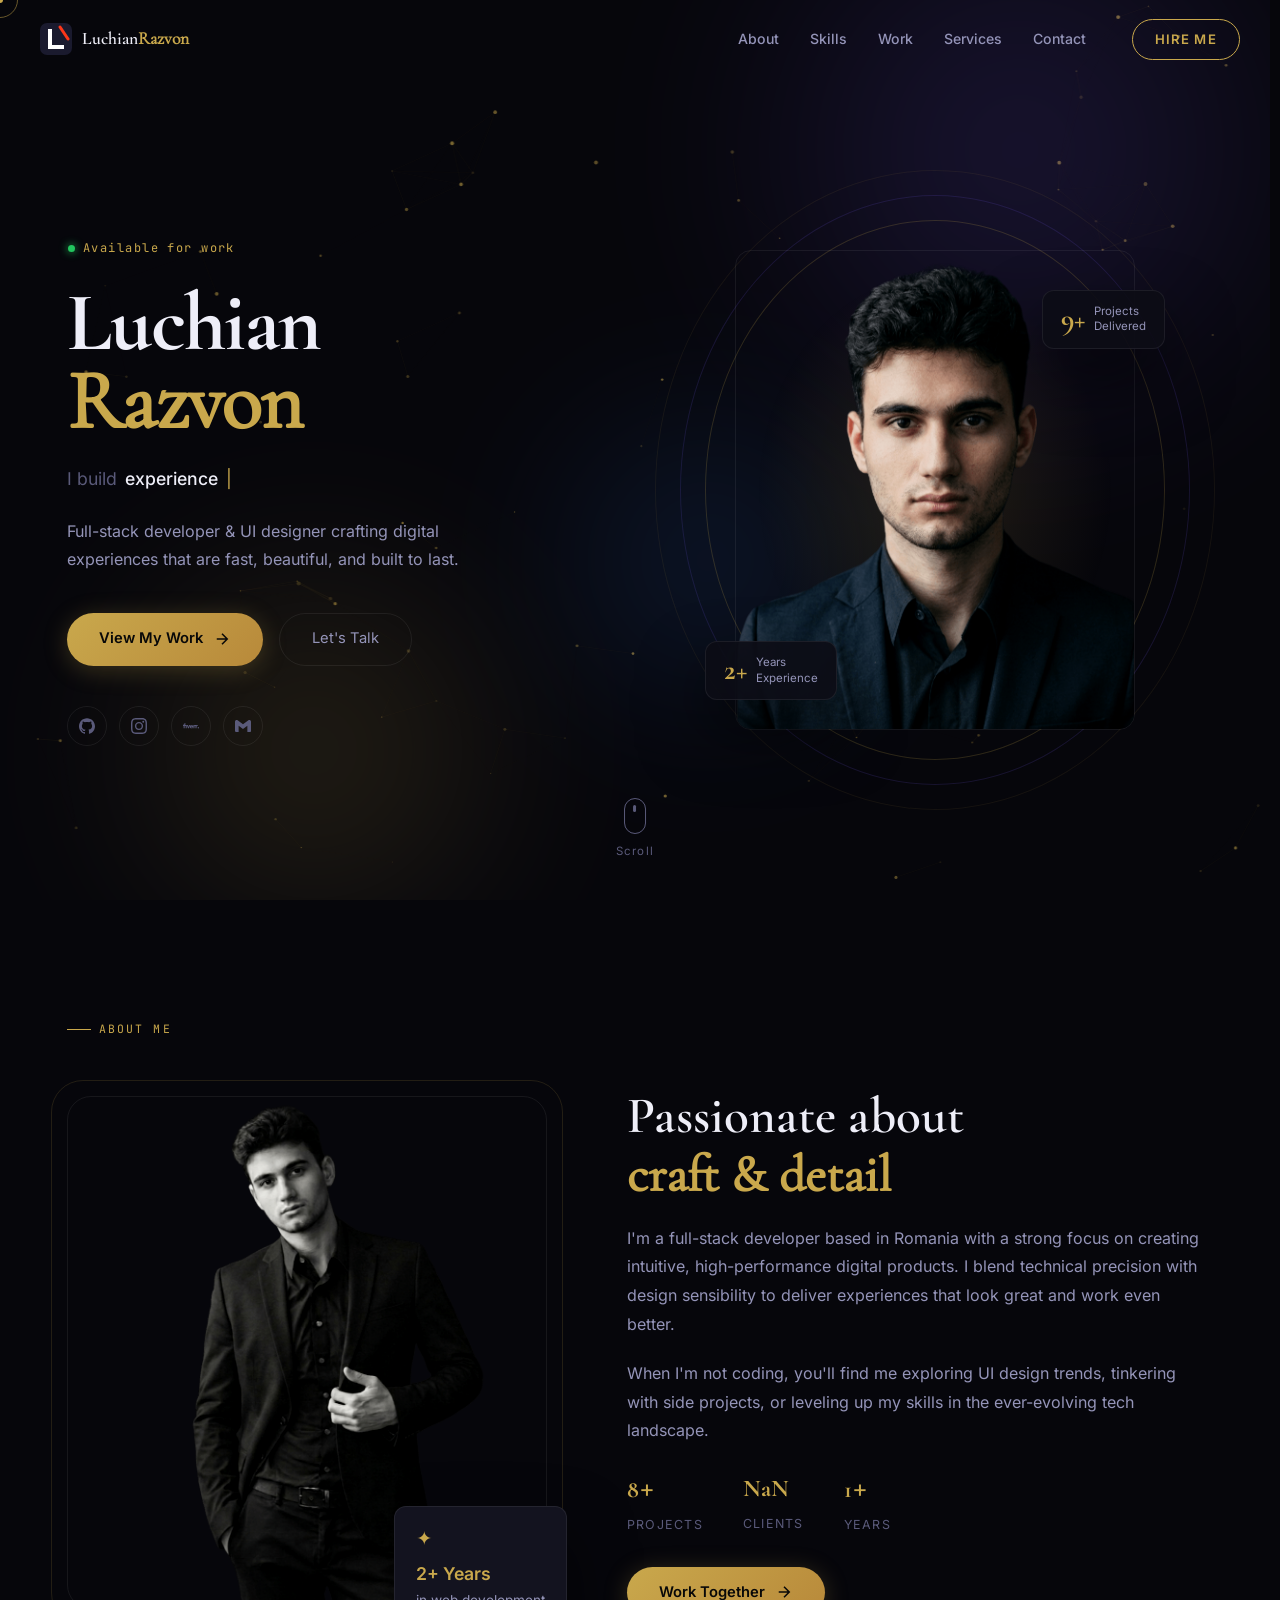
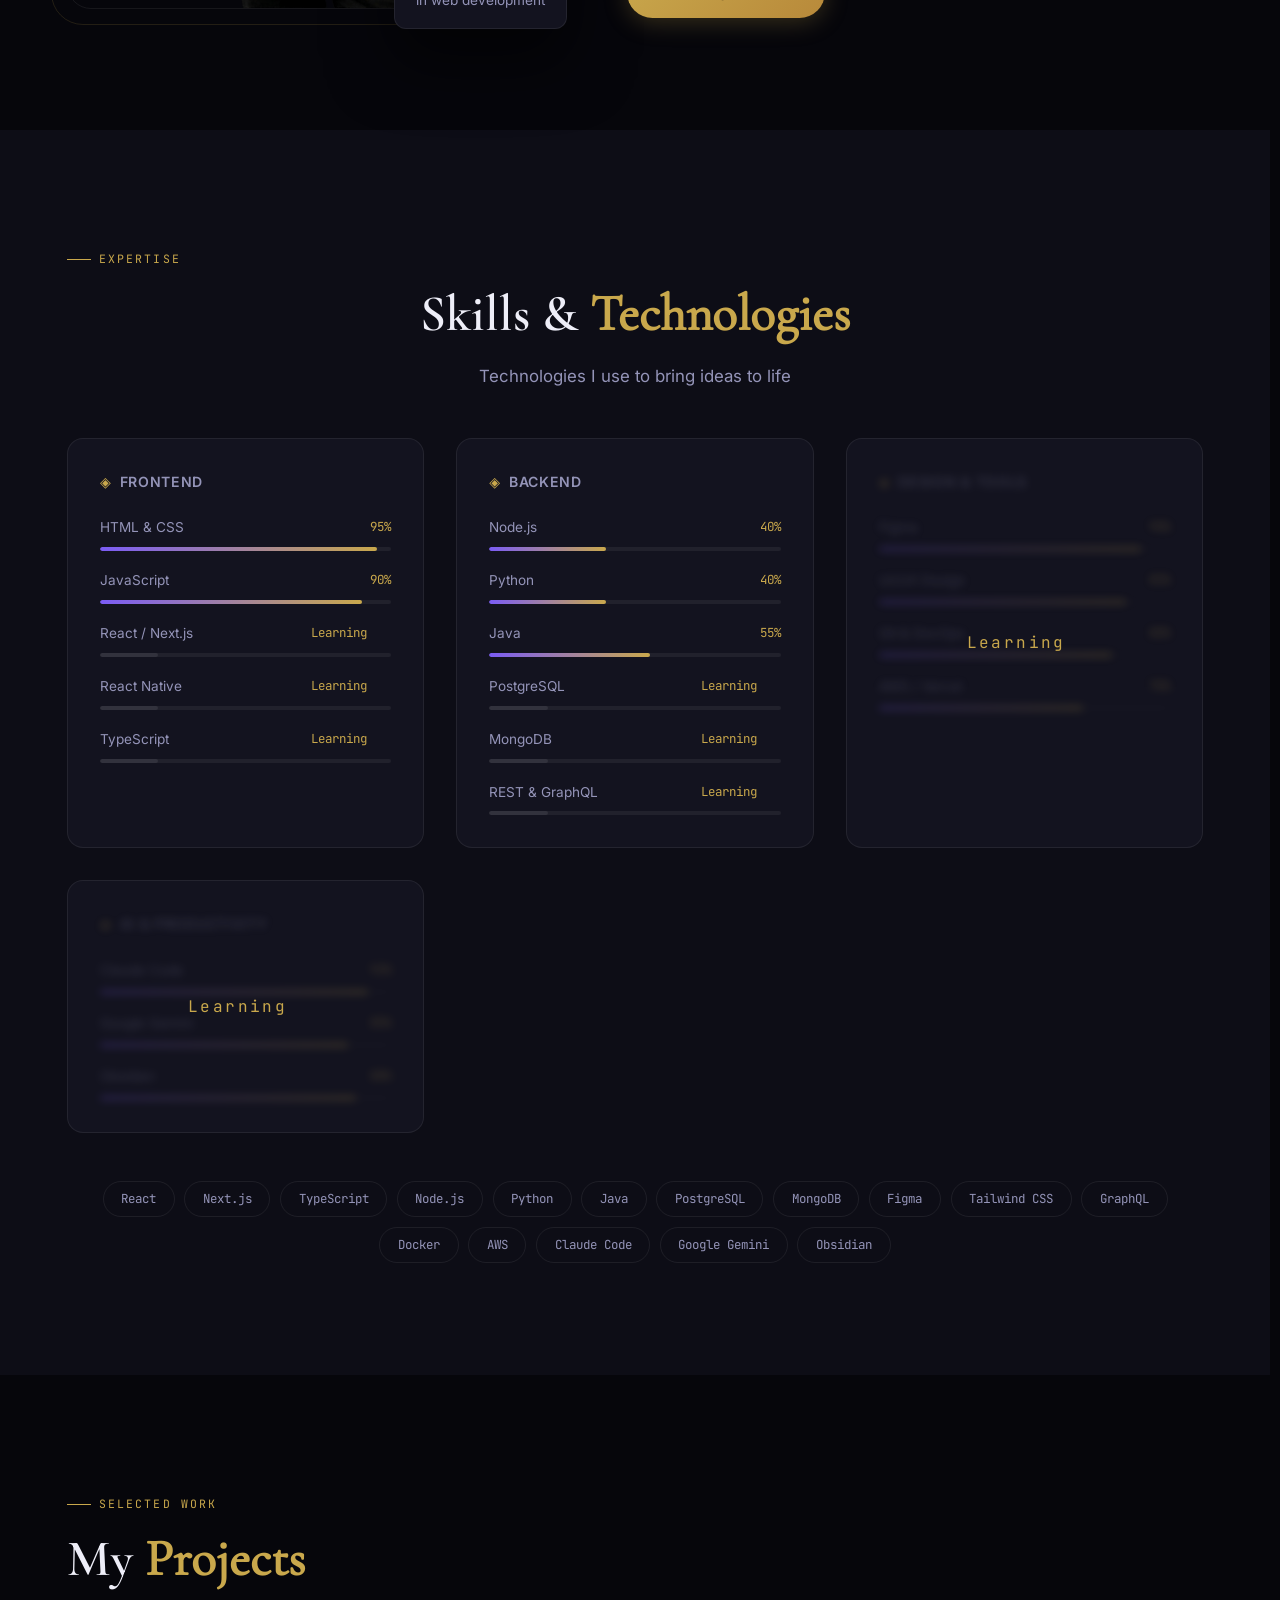
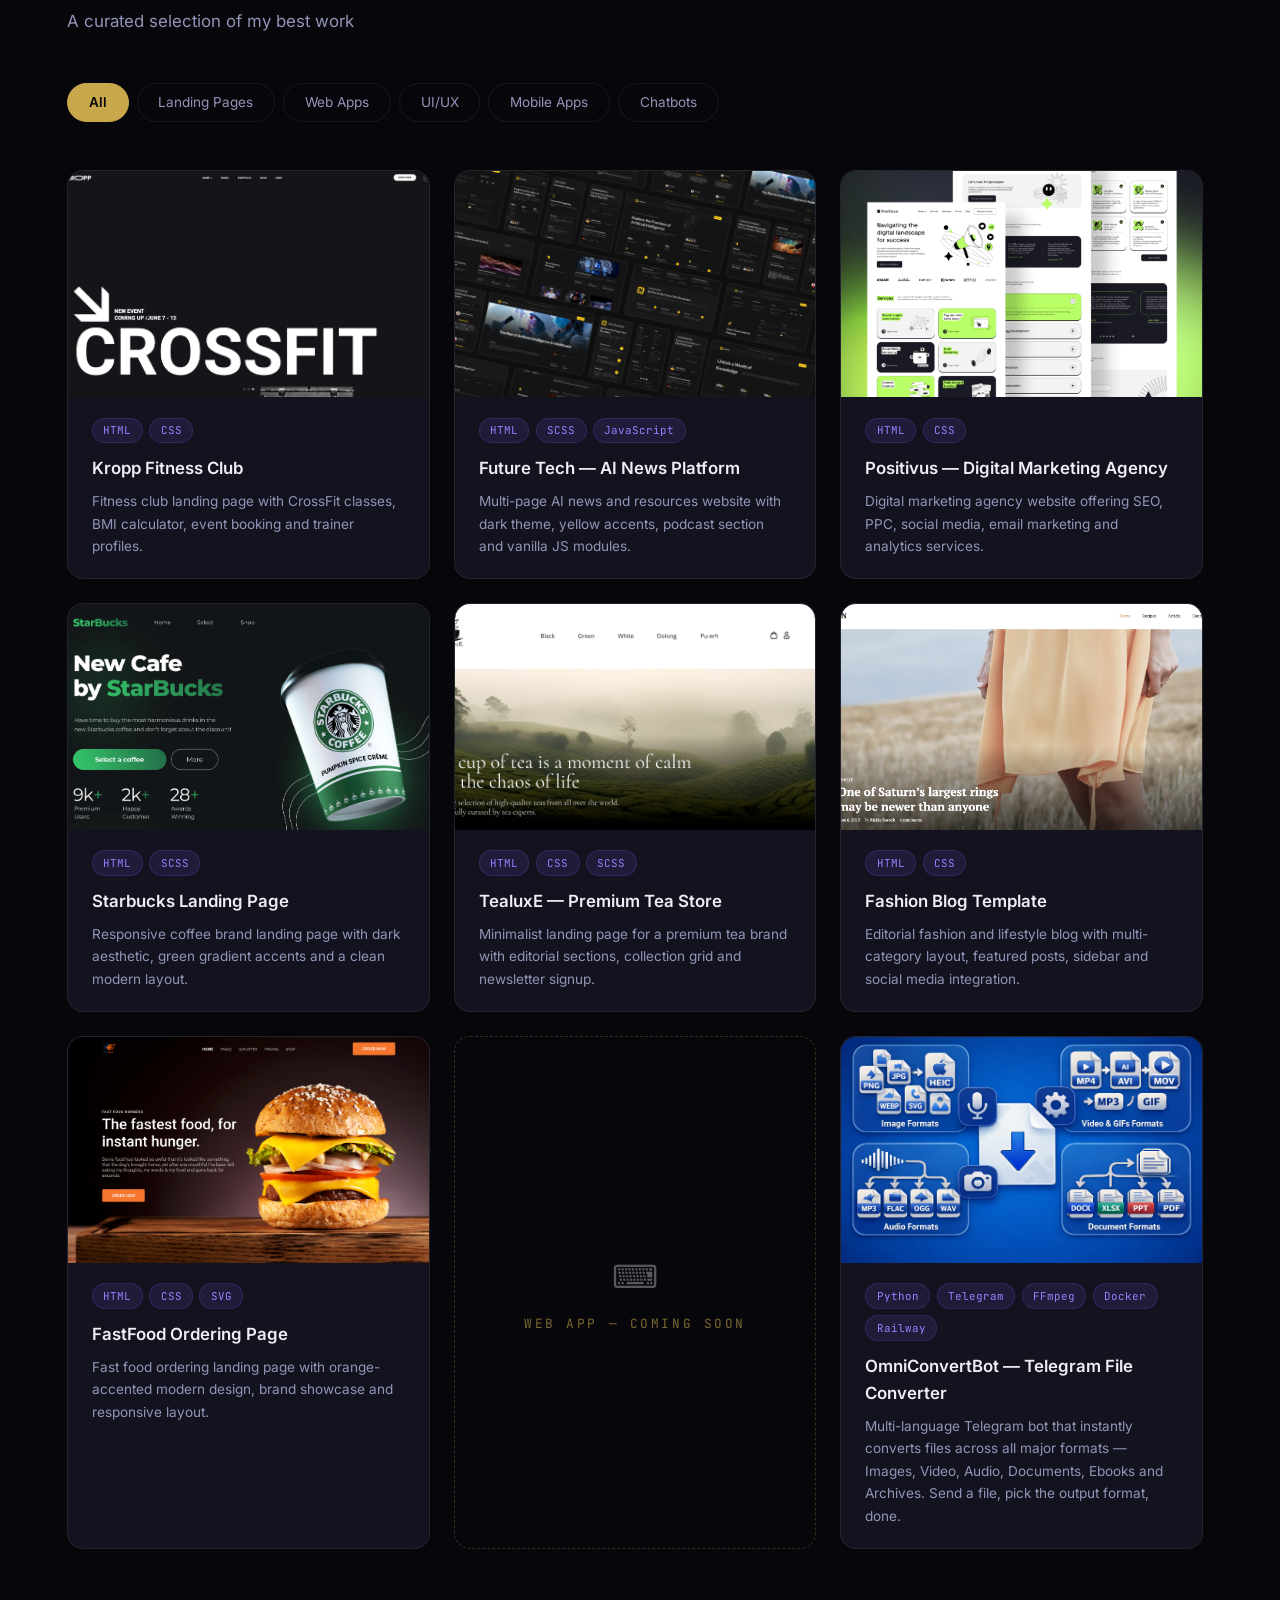
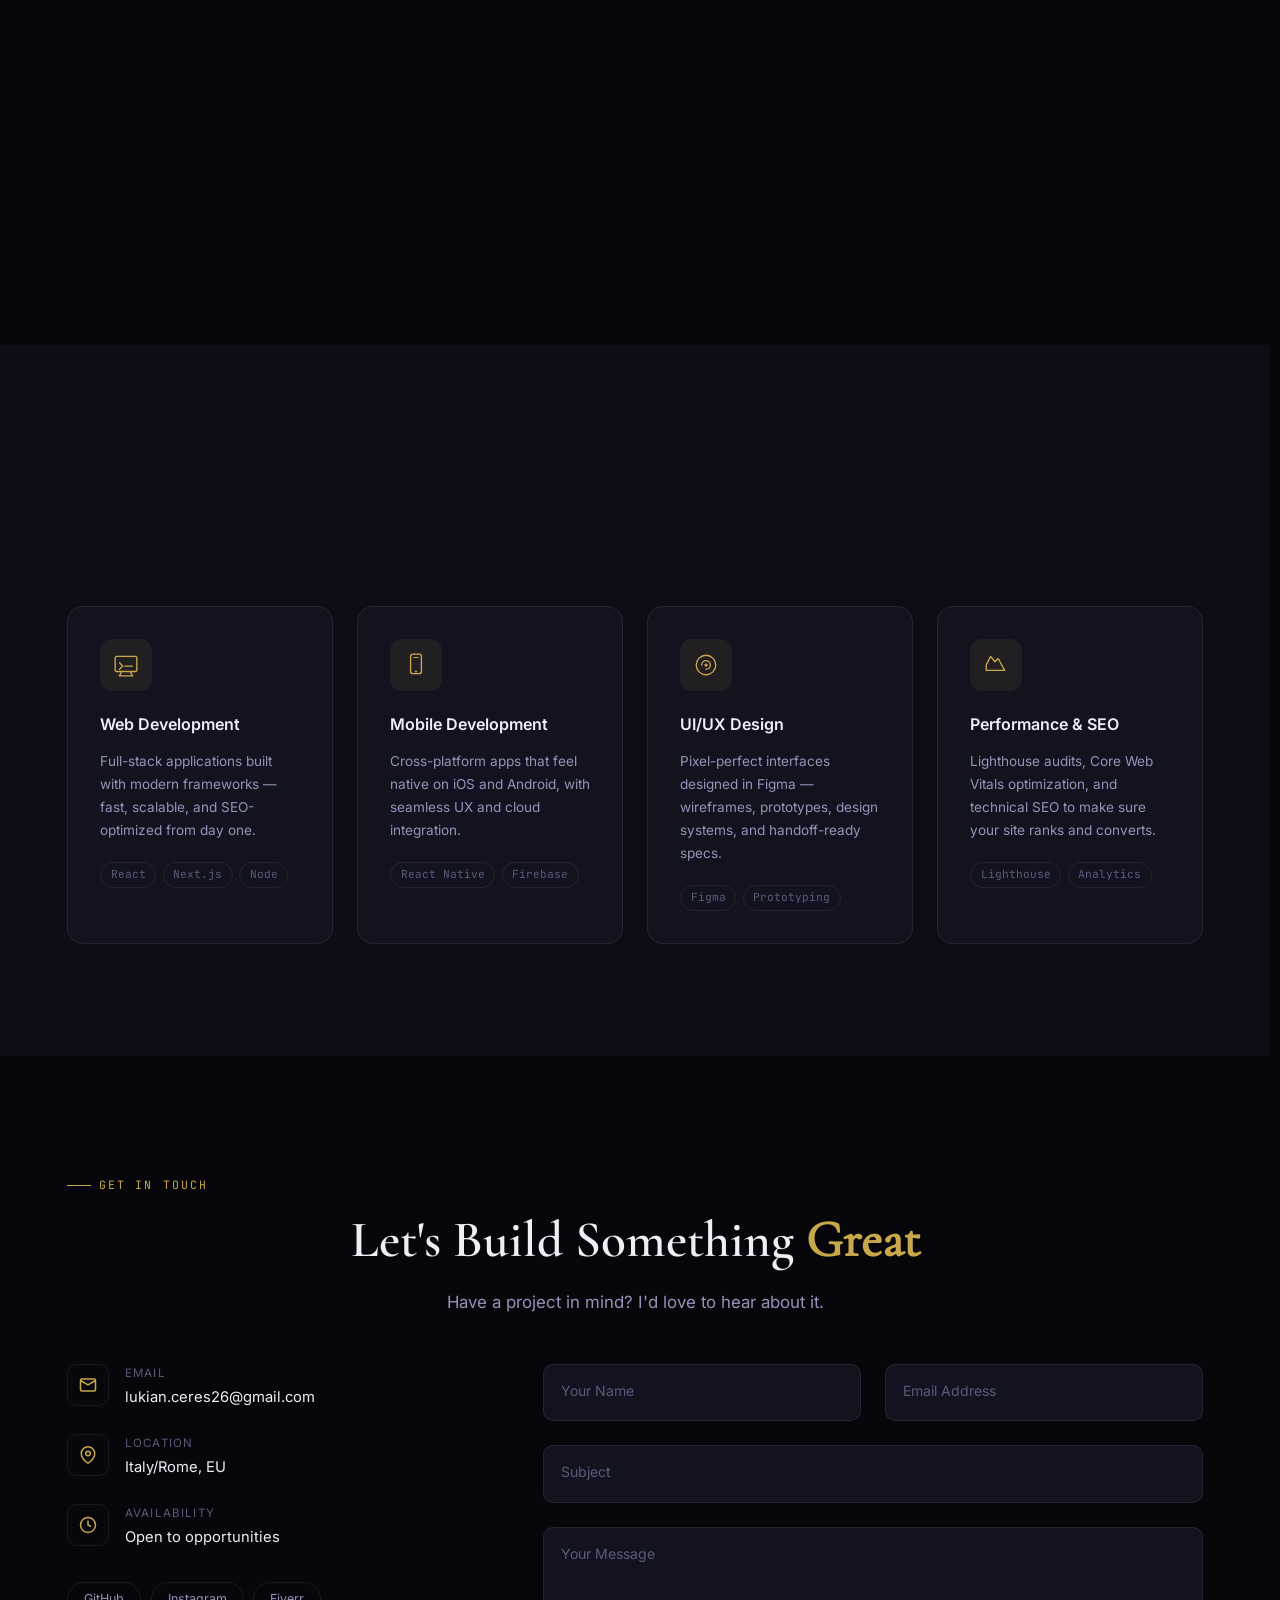
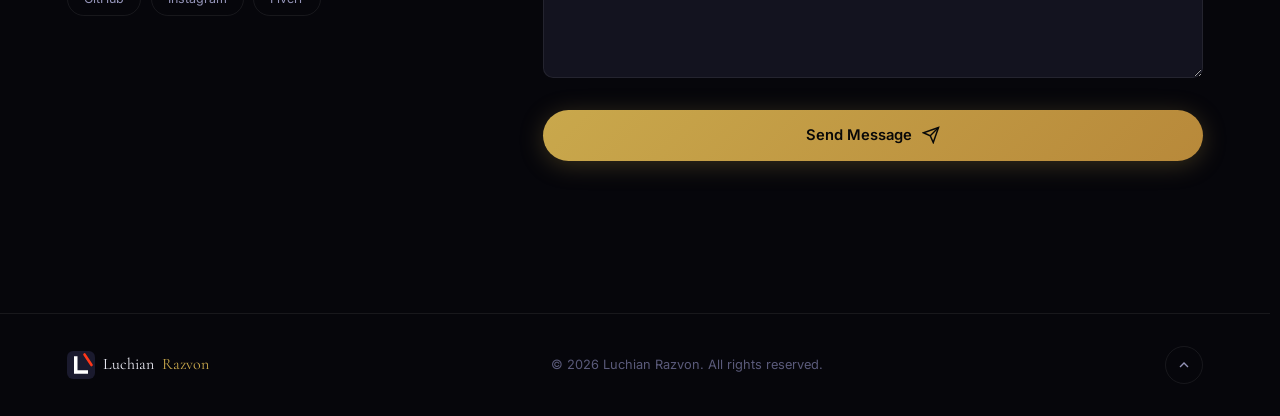
==== commit a08a7285: "add SEO meta tags, Open Graph, sitemap and robots.txt" ====
--- a/index.html
+++ b/index.html
@@ -4,6 +4,46 @@
     <meta charset="UTF-8" />
     <meta name="viewport" content="width=device-width, initial-scale=1.0" />
     <title>Luchian Razvon — Developer & Designer</title>
+    <meta name="description" content="Luchian Razvon — Full-stack developer & UI designer based in Rome, EU. I build fast, beautiful web and mobile experiences. Available for freelance work." />
+    <meta name="author" content="Luchian Razvon" />
+    <meta name="keywords" content="full-stack developer, UI designer, web development, React, Next.js, Figma, freelance developer, Rome, Italy" />
+    <link rel="canonical" href="https://my-portofolio-sigma-three.vercel.app/" />
+
+    <meta property="og:type" content="website" />
+    <meta property="og:url" content="https://my-portofolio-sigma-three.vercel.app/" />
+    <meta property="og:title" content="Luchian Razvon — Developer & Designer" />
+    <meta property="og:description" content="Full-stack developer & UI designer crafting digital experiences that are fast, beautiful, and built to last." />
+    <meta property="og:image" content="https://my-portofolio-sigma-three.vercel.app/images/2.png" />
+    <meta property="og:locale" content="en_US" />
+    <meta property="og:site_name" content="Luchian Razvon Portfolio" />
+
+    <meta name="twitter:card" content="summary_large_image" />
+    <meta name="twitter:title" content="Luchian Razvon — Developer & Designer" />
+    <meta name="twitter:description" content="Full-stack developer & UI designer crafting digital experiences that are fast, beautiful, and built to last." />
+    <meta name="twitter:image" content="https://my-portofolio-sigma-three.vercel.app/images/2.png" />
+
+    <script type="application/ld+json">
+    {
+      "@context": "https://schema.org",
+      "@type": "Person",
+      "name": "Luchian Razvon",
+      "url": "https://my-portofolio-sigma-three.vercel.app/",
+      "jobTitle": "Full-Stack Developer & UI Designer",
+      "description": "Full-stack developer & UI designer crafting digital experiences that are fast, beautiful, and built to last.",
+      "email": "lukian.ceres26@gmail.com",
+      "address": {
+        "@type": "PostalAddress",
+        "addressLocality": "Rome",
+        "addressCountry": "IT"
+      },
+      "sameAs": [
+        "https://github.com/lukian2604",
+        "https://www.instagram.com/lukian2604",
+        "https://it.fiverr.com/lukian_2604"
+      ]
+    }
+    </script>
+
     <link rel="icon" type="image/svg+xml" href="icons/Icon.svg" />
     <link rel="stylesheet" href="styles/style.css" />
   </head>
@@ -159,6 +199,7 @@
               src="./images/1.png"
               alt="Luchian Razvon"
               class="about-photo"
+              loading="lazy"
             />
             <div class="about-img-deco"></div>
             <div class="exp-card reveal-delay">
@@ -467,6 +508,7 @@
                 src="./images/Cover-Kopp-fitness.png"
                 alt="Kropp Fitness preview"
                 style="width:100%;height:100%;object-fit:cover;"
+                loading="lazy"
               />
               <div class="project-overlay">
                 <a
@@ -520,6 +562,7 @@
                 src="./images/Cover-Future-tech.png"
                 alt="Future Tech preview"
                 style="width:100%;height:100%;object-fit:cover;"
+                loading="lazy"
               />
               <div class="project-overlay">
                 <a
@@ -575,6 +618,7 @@
                 src="./images/Cover-Positivus.png"
                 alt="Positivus preview"
                 style="width:100%;height:100%;object-fit:cover;"
+                loading="lazy"
               />
               <div class="project-overlay">
                 <a
@@ -630,6 +674,7 @@
                 src="./images/Cover-StarBucks.png"
                 alt="Starbucks Landing Page preview"
                 style="width:100%;height:100%;object-fit:cover;"
+                loading="lazy"
               />
               <div class="project-overlay">
                 <a
@@ -683,6 +728,7 @@
                 src="./images/Cover-Tea.png"
                 alt="TealuxE preview"
                 style="width:100%;height:100%;object-fit:cover;"
+                loading="lazy"
               />
               <div class="project-overlay">
                 <a
@@ -738,6 +784,7 @@
                 src="./images/Cover-Fashion.png"
                 alt="Fashion Blog preview"
                 style="width:100%;height:100%;object-fit:cover;"
+                loading="lazy"
               />
               <div class="project-overlay">
                 <a
@@ -791,6 +838,7 @@
                 src="./images/Cover-FastFood.png"
                 alt="FastFood Ordering Page preview"
                 style="width:100%;height:100%;object-fit:cover;"
+                loading="lazy"
               />
               <div class="project-overlay">
                 <a
@@ -853,6 +901,7 @@
                 src="./images/OmniConvertBot.png"
                 alt="OmniConvertBot preview"
                 style="width:100%;height:100%;object-fit:cover;"
+                loading="lazy"
               />
               <div class="project-overlay">
                 <a
